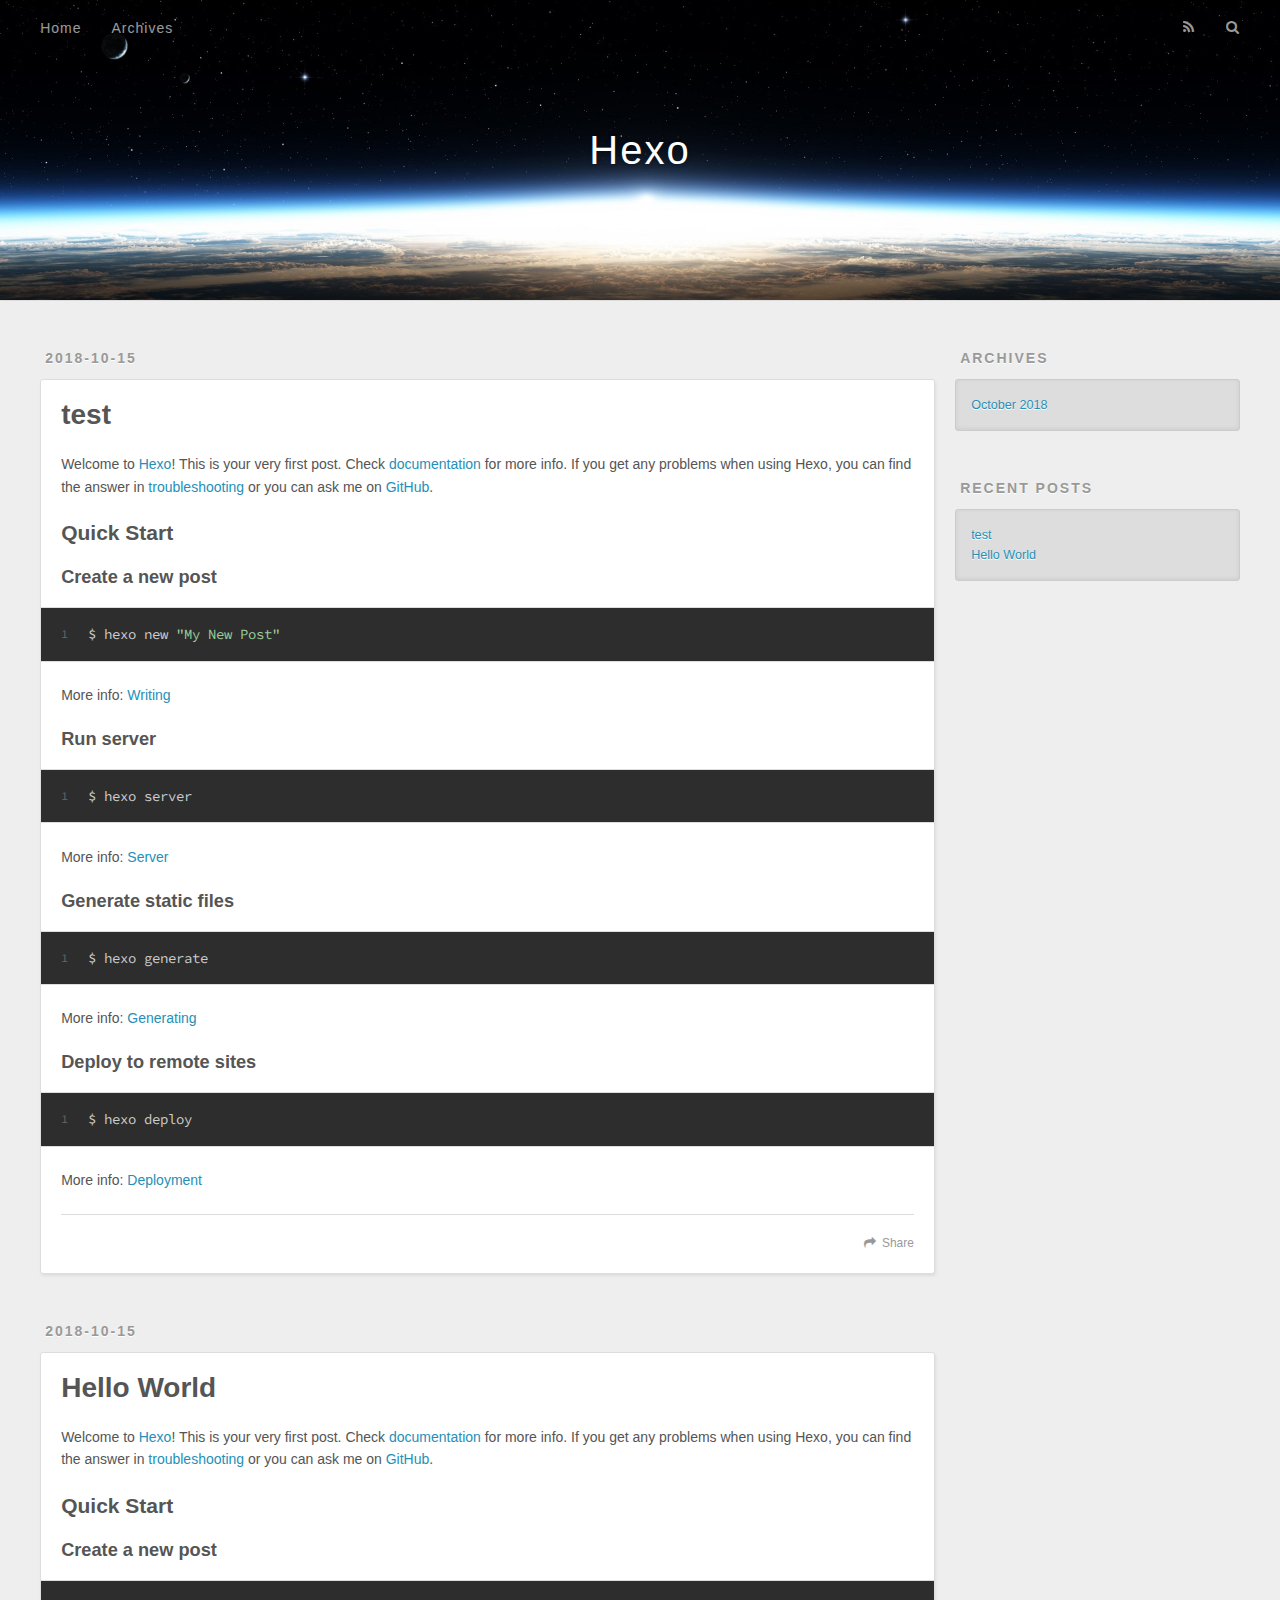
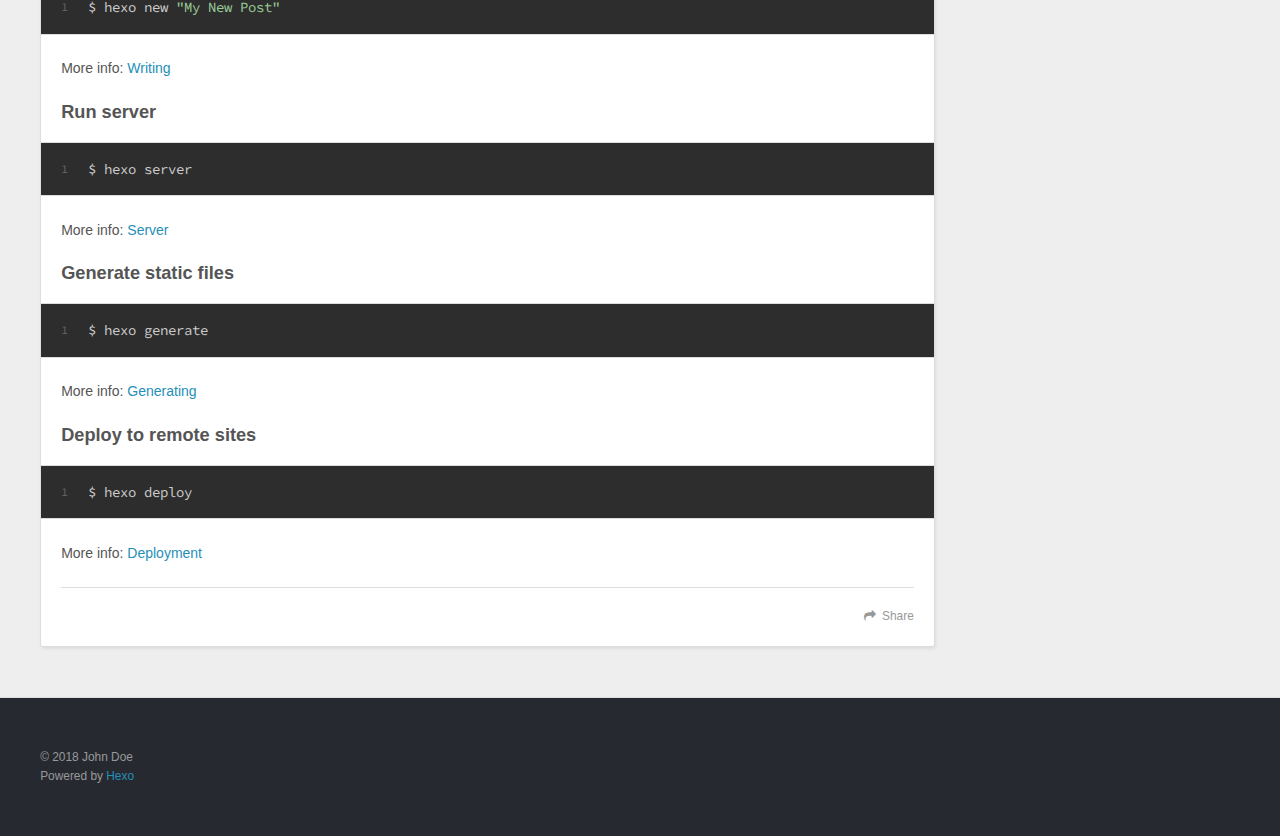
==== index.html @ 41aff3f4 "Site updated: 2018-10-16 16:37:00" ====
<!DOCTYPE html>
<html>
<head>
  <meta charset="utf-8">
  

  
  <title>Hexo</title>
  <meta name="viewport" content="width=device-width, initial-scale=1, maximum-scale=1">
  <meta property="og:type" content="website">
<meta property="og:title" content="Hexo">
<meta property="og:url" content="http://yoursite.com/index.html">
<meta property="og:site_name" content="Hexo">
<meta property="og:locale" content="default">
<meta name="twitter:card" content="summary">
<meta name="twitter:title" content="Hexo">
  
    <link rel="alternate" href="/atom.xml" title="Hexo" type="application/atom+xml">
  
  
    <link rel="icon" href="/favicon.png">
  
  
    <link href="//fonts.googleapis.com/css?family=Source+Code+Pro" rel="stylesheet" type="text/css">
  
  <link rel="stylesheet" href="/css/style.css">
</head>

<body>
  <div id="container">
    <div id="wrap">
      <header id="header">
  <div id="banner"></div>
  <div id="header-outer" class="outer">
    <div id="header-title" class="inner">
      <h1 id="logo-wrap">
        <a href="/" id="logo">Hexo</a>
      </h1>
      
    </div>
    <div id="header-inner" class="inner">
      <nav id="main-nav">
        <a id="main-nav-toggle" class="nav-icon"></a>
        
          <a class="main-nav-link" href="/">Home</a>
        
          <a class="main-nav-link" href="/archives">Archives</a>
        
      </nav>
      <nav id="sub-nav">
        
          <a id="nav-rss-link" class="nav-icon" href="/atom.xml" title="RSS Feed"></a>
        
        <a id="nav-search-btn" class="nav-icon" title="Search"></a>
      </nav>
      <div id="search-form-wrap">
        <form action="//google.com/search" method="get" accept-charset="UTF-8" class="search-form"><input type="search" name="q" class="search-form-input" placeholder="Search"><button type="submit" class="search-form-submit">&#xF002;</button><input type="hidden" name="sitesearch" value="http://yoursite.com"></form>
      </div>
    </div>
  </div>
</header>
      <div class="outer">
        <section id="main">
  
    <article id="post-test" class="article article-type-post" itemscope itemprop="blogPost">
  <div class="article-meta">
    <a href="/2018/10/15/test/" class="article-date">
  <time datetime="2018-10-15T09:53:55.829Z" itemprop="datePublished">2018-10-15</time>
</a>
    
  </div>
  <div class="article-inner">
    
    
      <header class="article-header">
        
  
    <h1 itemprop="name">
      <a class="article-title" href="/2018/10/15/test/">test</a>
    </h1>
  

      </header>
    
    <div class="article-entry" itemprop="articleBody">
      
        <p>Welcome to <a href="https://hexo.io/" target="_blank" rel="noopener">Hexo</a>! This is your very first post. Check <a href="https://hexo.io/docs/" target="_blank" rel="noopener">documentation</a> for more info. If you get any problems when using Hexo, you can find the answer in <a href="https://hexo.io/docs/troubleshooting.html" target="_blank" rel="noopener">troubleshooting</a> or you can ask me on <a href="https://github.com/hexojs/hexo/issues" target="_blank" rel="noopener">GitHub</a>.</p>
<h2 id="Quick-Start"><a href="#Quick-Start" class="headerlink" title="Quick Start"></a>Quick Start</h2><h3 id="Create-a-new-post"><a href="#Create-a-new-post" class="headerlink" title="Create a new post"></a>Create a new post</h3><figure class="highlight bash"><table><tr><td class="gutter"><pre><span class="line">1</span><br></pre></td><td class="code"><pre><span class="line">$ hexo new <span class="string">"My New Post"</span></span><br></pre></td></tr></table></figure>
<p>More info: <a href="https://hexo.io/docs/writing.html" target="_blank" rel="noopener">Writing</a></p>
<h3 id="Run-server"><a href="#Run-server" class="headerlink" title="Run server"></a>Run server</h3><figure class="highlight bash"><table><tr><td class="gutter"><pre><span class="line">1</span><br></pre></td><td class="code"><pre><span class="line">$ hexo server</span><br></pre></td></tr></table></figure>
<p>More info: <a href="https://hexo.io/docs/server.html" target="_blank" rel="noopener">Server</a></p>
<h3 id="Generate-static-files"><a href="#Generate-static-files" class="headerlink" title="Generate static files"></a>Generate static files</h3><figure class="highlight bash"><table><tr><td class="gutter"><pre><span class="line">1</span><br></pre></td><td class="code"><pre><span class="line">$ hexo generate</span><br></pre></td></tr></table></figure>
<p>More info: <a href="https://hexo.io/docs/generating.html" target="_blank" rel="noopener">Generating</a></p>
<h3 id="Deploy-to-remote-sites"><a href="#Deploy-to-remote-sites" class="headerlink" title="Deploy to remote sites"></a>Deploy to remote sites</h3><figure class="highlight bash"><table><tr><td class="gutter"><pre><span class="line">1</span><br></pre></td><td class="code"><pre><span class="line">$ hexo deploy</span><br></pre></td></tr></table></figure>
<p>More info: <a href="https://hexo.io/docs/deployment.html" target="_blank" rel="noopener">Deployment</a></p>

      
    </div>
    <footer class="article-footer">
      <a data-url="http://yoursite.com/2018/10/15/test/" data-id="cjnbh4md40001nkuyvjzmx46h" class="article-share-link">Share</a>
      
      
    </footer>
  </div>
  
</article>


  
    <article id="post-hello-world" class="article article-type-post" itemscope itemprop="blogPost">
  <div class="article-meta">
    <a href="/2018/10/15/hello-world/" class="article-date">
  <time datetime="2018-10-15T09:51:22.452Z" itemprop="datePublished">2018-10-15</time>
</a>
    
  </div>
  <div class="article-inner">
    
    
      <header class="article-header">
        
  
    <h1 itemprop="name">
      <a class="article-title" href="/2018/10/15/hello-world/">Hello World</a>
    </h1>
  

      </header>
    
    <div class="article-entry" itemprop="articleBody">
      
        <p>Welcome to <a href="https://hexo.io/" target="_blank" rel="noopener">Hexo</a>! This is your very first post. Check <a href="https://hexo.io/docs/" target="_blank" rel="noopener">documentation</a> for more info. If you get any problems when using Hexo, you can find the answer in <a href="https://hexo.io/docs/troubleshooting.html" target="_blank" rel="noopener">troubleshooting</a> or you can ask me on <a href="https://github.com/hexojs/hexo/issues" target="_blank" rel="noopener">GitHub</a>.</p>
<h2 id="Quick-Start"><a href="#Quick-Start" class="headerlink" title="Quick Start"></a>Quick Start</h2><h3 id="Create-a-new-post"><a href="#Create-a-new-post" class="headerlink" title="Create a new post"></a>Create a new post</h3><figure class="highlight bash"><table><tr><td class="gutter"><pre><span class="line">1</span><br></pre></td><td class="code"><pre><span class="line">$ hexo new <span class="string">"My New Post"</span></span><br></pre></td></tr></table></figure>
<p>More info: <a href="https://hexo.io/docs/writing.html" target="_blank" rel="noopener">Writing</a></p>
<h3 id="Run-server"><a href="#Run-server" class="headerlink" title="Run server"></a>Run server</h3><figure class="highlight bash"><table><tr><td class="gutter"><pre><span class="line">1</span><br></pre></td><td class="code"><pre><span class="line">$ hexo server</span><br></pre></td></tr></table></figure>
<p>More info: <a href="https://hexo.io/docs/server.html" target="_blank" rel="noopener">Server</a></p>
<h3 id="Generate-static-files"><a href="#Generate-static-files" class="headerlink" title="Generate static files"></a>Generate static files</h3><figure class="highlight bash"><table><tr><td class="gutter"><pre><span class="line">1</span><br></pre></td><td class="code"><pre><span class="line">$ hexo generate</span><br></pre></td></tr></table></figure>
<p>More info: <a href="https://hexo.io/docs/generating.html" target="_blank" rel="noopener">Generating</a></p>
<h3 id="Deploy-to-remote-sites"><a href="#Deploy-to-remote-sites" class="headerlink" title="Deploy to remote sites"></a>Deploy to remote sites</h3><figure class="highlight bash"><table><tr><td class="gutter"><pre><span class="line">1</span><br></pre></td><td class="code"><pre><span class="line">$ hexo deploy</span><br></pre></td></tr></table></figure>
<p>More info: <a href="https://hexo.io/docs/deployment.html" target="_blank" rel="noopener">Deployment</a></p>

      
    </div>
    <footer class="article-footer">
      <a data-url="http://yoursite.com/2018/10/15/hello-world/" data-id="cjnbh4mcx0000nkuymesa6uof" class="article-share-link">Share</a>
      
      
    </footer>
  </div>
  
</article>


  


</section>
        
          <aside id="sidebar">
  
    

  
    

  
    
  
    
  <div class="widget-wrap">
    <h3 class="widget-title">Archives</h3>
    <div class="widget">
      <ul class="archive-list"><li class="archive-list-item"><a class="archive-list-link" href="/archives/2018/10/">October 2018</a></li></ul>
    </div>
  </div>


  
    
  <div class="widget-wrap">
    <h3 class="widget-title">Recent Posts</h3>
    <div class="widget">
      <ul>
        
          <li>
            <a href="/2018/10/15/test/">test</a>
          </li>
        
          <li>
            <a href="/2018/10/15/hello-world/">Hello World</a>
          </li>
        
      </ul>
    </div>
  </div>

  
</aside>
        
      </div>
      <footer id="footer">
  
  <div class="outer">
    <div id="footer-info" class="inner">
      &copy; 2018 John Doe<br>
      Powered by <a href="http://hexo.io/" target="_blank">Hexo</a>
    </div>
  </div>
</footer>
    </div>
    <nav id="mobile-nav">
  
    <a href="/" class="mobile-nav-link">Home</a>
  
    <a href="/archives" class="mobile-nav-link">Archives</a>
  
</nav>
    

<script src="//ajax.googleapis.com/ajax/libs/jquery/2.0.3/jquery.min.js"></script>


  <link rel="stylesheet" href="/fancybox/jquery.fancybox.css">
  <script src="/fancybox/jquery.fancybox.pack.js"></script>


<script src="/js/script.js"></script>



  </div>
</body>
</html>
---- css/style.css ----
body {
  width: 100%;
}
body:before,
body:after {
  content: "";
  display: table;
}
body:after {
  clear: both;
}
html,
body,
div,
span,
applet,
object,
iframe,
h1,
h2,
h3,
h4,
h5,
h6,
p,
blockquote,
pre,
a,
abbr,
acronym,
address,
big,
cite,
code,
del,
dfn,
em,
img,
ins,
kbd,
q,
s,
samp,
small,
strike,
strong,
sub,
sup,
tt,
var,
dl,
dt,
dd,
ol,
ul,
li,
fieldset,
form,
label,
legend,
table,
caption,
tbody,
tfoot,
thead,
tr,
th,
td {
  margin: 0;
  padding: 0;
  border: 0;
  outline: 0;
  font-weight: inherit;
  font-style: inherit;
  font-family: inherit;
  font-size: 100%;
  vertical-align: baseline;
}
body {
  line-height: 1;
  color: #000;
  background: #fff;
}
ol,
ul {
  list-style: none;
}
table {
  border-collapse: separate;
  border-spacing: 0;
  vertical-align: middle;
}
caption,
th,
td {
  text-align: left;
  font-weight: normal;
  vertical-align: middle;
}
a img {
  border: none;
}
input,
button {
  margin: 0;
  padding: 0;
}
input::-moz-focus-inner,
button::-moz-focus-inner {
  border: 0;
  padding: 0;
}
@font-face {
  font-family: FontAwesome;
  font-style: normal;
  font-weight: normal;
  src: url("fonts/fontawesome-webfont.eot?v=#4.0.3");
  src: url("fonts/fontawesome-webfont.eot?#iefix&v=#4.0.3") format("embedded-opentype"), url("fonts/fontawesome-webfont.woff?v=#4.0.3") format("woff"), url("fonts/fontawesome-webfont.ttf?v=#4.0.3") format("truetype"), url("fonts/fontawesome-webfont.svg#fontawesomeregular?v=#4.0.3") format("svg");
}
html,
body,
#container {
  height: 100%;
}
body {
  background: #eee;
  font: 14px -apple-system, BlinkMacSystemFont, "Segoe UI", "Roboto", "Oxygen", "Ubuntu", "Cantarell", "Fira Sans", "Droid Sans", "Helvetica Neue", sans-serif;
  -webkit-text-size-adjust: 100%;
}
.outer {
  max-width: 1220px;
  margin: 0 auto;
  padding: 0 20px;
}
.outer:before,
.outer:after {
  content: "";
  display: table;
}
.outer:after {
  clear: both;
}
.inner {
  display: inline;
  float: left;
  width: 98.33333333333333%;
  margin: 0 0.833333333333333%;
}
.left,
.alignleft {
  float: left;
}
.right,
.alignright {
  float: right;
}
.clear {
  clear: both;
}
#container {
  position: relative;
}
.mobile-nav-on {
  overflow: hidden;
}
#wrap {
  height: 100%;
  width: 100%;
  position: absolute;
  top: 0;
  left: 0;
  -webkit-transition: 0.2s ease-out;
  -moz-transition: 0.2s ease-out;
  -ms-transition: 0.2s ease-out;
  transition: 0.2s ease-out;
  z-index: 1;
  background: #eee;
}
.mobile-nav-on #wrap {
  left: 280px;
}
@media screen and (min-width: 768px) {
  #main {
    display: inline;
    float: left;
    width: 73.33333333333333%;
    margin: 0 0.833333333333333%;
  }
}
.article-date,
.article-category-link,
.archive-year,
.widget-title {
  text-decoration: none;
  text-transform: uppercase;
  letter-spacing: 2px;
  color: #999;
  margin-bottom: 1em;
  margin-left: 5px;
  line-height: 1em;
  text-shadow: 0 1px #fff;
  font-weight: bold;
}
.article-inner,
.archive-article-inner {
  background: #fff;
  -webkit-box-shadow: 1px 2px 3px #ddd;
  box-shadow: 1px 2px 3px #ddd;
  border: 1px solid #ddd;
  border-radius: 3px;
}
.article-entry h1,
.widget h1 {
  font-size: 2em;
}
.article-entry h2,
.widget h2 {
  font-size: 1.5em;
}
.article-entry h3,
.widget h3 {
  font-size: 1.3em;
}
.article-entry h4,
.widget h4 {
  font-size: 1.2em;
}
.article-entry h5,
.widget h5 {
  font-size: 1em;
}
.article-entry h6,
.widget h6 {
  font-size: 1em;
  color: #999;
}
.article-entry hr,
.widget hr {
  border: 1px dashed #ddd;
}
.article-entry strong,
.widget strong {
  font-weight: bold;
}
.article-entry em,
.widget em,
.article-entry cite,
.widget cite {
  font-style: italic;
}
.article-entry sup,
.widget sup,
.article-entry sub,
.widget sub {
  font-size: 0.75em;
  line-height: 0;
  position: relative;
  vertical-align: baseline;
}
.article-entry sup,
.widget sup {
  top: -0.5em;
}
.article-entry sub,
.widget sub {
  bottom: -0.2em;
}
.article-entry small,
.widget small {
  font-size: 0.85em;
}
.article-entry acronym,
.widget acronym,
.article-entry abbr,
.widget abbr {
  border-bottom: 1px dotted;
}
.article-entry ul,
.widget ul,
.article-entry ol,
.widget ol,
.article-entry dl,
.widget dl {
  margin: 0 20px;
  line-height: 1.6em;
}
.article-entry ul ul,
.widget ul ul,
.article-entry ol ul,
.widget ol ul,
.article-entry ul ol,
.widget ul ol,
.article-entry ol ol,
.widget ol ol {
  margin-top: 0;
  margin-bottom: 0;
}
.article-entry ul,
.widget ul {
  list-style: disc;
}
.article-entry ol,
.widget ol {
  list-style: decimal;
}
.article-entry dt,
.widget dt {
  font-weight: bold;
}
#header {
  height: 300px;
  position: relative;
  border-bottom: 1px solid #ddd;
}
#header:before,
#header:after {
  content: "";
  position: absolute;
  left: 0;
  right: 0;
  height: 40px;
}
#header:before {
  top: 0;
  background: -webkit-linear-gradient(rgba(0,0,0,0.2), transparent);
  background: -moz-linear-gradient(rgba(0,0,0,0.2), transparent);
  background: -ms-linear-gradient(rgba(0,0,0,0.2), transparent);
  background: linear-gradient(rgba(0,0,0,0.2), transparent);
}
#header:after {
  bottom: 0;
  background: -webkit-linear-gradient(transparent, rgba(0,0,0,0.2));
  background: -moz-linear-gradient(transparent, rgba(0,0,0,0.2));
  background: -ms-linear-gradient(transparent, rgba(0,0,0,0.2));
  background: linear-gradient(transparent, rgba(0,0,0,0.2));
}
#header-outer {
  height: 100%;
  position: relative;
}
#header-inner {
  position: relative;
  overflow: hidden;
}
#banner {
  position: absolute;
  top: 0;
  left: 0;
  width: 100%;
  height: 100%;
  background: url("images/banner.jpg") center #000;
  -webkit-background-size: cover;
  -moz-background-size: cover;
  background-size: cover;
  z-index: -1;
}
#header-title {
  text-align: center;
  height: 40px;
  position: absolute;
  top: 50%;
  left: 0;
  margin-top: -20px;
}
#logo,
#subtitle {
  text-decoration: none;
  color: #fff;
  font-weight: 300;
  text-shadow: 0 1px 4px rgba(0,0,0,0.3);
}
#logo {
  font-size: 40px;
  line-height: 40px;
  letter-spacing: 2px;
}
#subtitle {
  font-size: 16px;
  line-height: 16px;
  letter-spacing: 1px;
}
#subtitle-wrap {
  margin-top: 16px;
}
#main-nav {
  float: left;
  margin-left: -15px;
}
.nav-icon,
.main-nav-link {
  float: left;
  color: #fff;
  opacity: 0.6;
  text-decoration: none;
  text-shadow: 0 1px rgba(0,0,0,0.2);
  -webkit-transition: opacity 0.2s;
  -moz-transition: opacity 0.2s;
  -ms-transition: opacity 0.2s;
  transition: opacity 0.2s;
  display: block;
  padding: 20px 15px;
}
.nav-icon:hover,
.main-nav-link:hover {
  opacity: 1;
}
.nav-icon {
  font-family: FontAwesome;
  text-align: center;
  font-size: 14px;
  width: 14px;
  height: 14px;
  padding: 20px 15px;
  position: relative;
  cursor: pointer;
}
.main-nav-link {
  font-weight: 300;
  letter-spacing: 1px;
}
@media screen and (max-width: 479px) {
  .main-nav-link {
    display: none;
  }
}
#main-nav-toggle {
  display: none;
}
#main-nav-toggle:before {
  content: "\f0c9";
}
@media screen and (max-width: 479px) {
  #main-nav-toggle {
    display: block;
  }
}
#sub-nav {
  float: right;
  margin-right: -15px;
}
#nav-rss-link:before {
  content: "\f09e";
}
#nav-search-btn:before {
  content: "\f002";
}
#search-form-wrap {
  position: absolute;
  top: 15px;
  width: 150px;
  height: 30px;
  right: -150px;
  opacity: 0;
  -webkit-transition: 0.2s ease-out;
  -moz-transition: 0.2s ease-out;
  -ms-transition: 0.2s ease-out;
  transition: 0.2s ease-out;
}
#search-form-wrap.on {
  opacity: 1;
  right: 0;
}
@media screen and (max-width: 479px) {
  #search-form-wrap {
    width: 100%;
    right: -100%;
  }
}
.search-form {
  position: absolute;
  top: 0;
  left: 0;
  right: 0;
  background: #fff;
  padding: 5px 15px;
  border-radius: 15px;
  -webkit-box-shadow: 0 0 10px rgba(0,0,0,0.3);
  box-shadow: 0 0 10px rgba(0,0,0,0.3);
}
.search-form-input {
  border: none;
  background: none;
  color: #555;
  width: 100%;
  font: 13px -apple-system, BlinkMacSystemFont, "Segoe UI", "Roboto", "Oxygen", "Ubuntu", "Cantarell", "Fira Sans", "Droid Sans", "Helvetica Neue", sans-serif;
  outline: none;
}
.search-form-input::-webkit-search-results-decoration,
.search-form-input::-webkit-search-cancel-button {
  -webkit-appearance: none;
}
.search-form-submit {
  position: absolute;
  top: 50%;
  right: 10px;
  margin-top: -7px;
  font: 13px FontAwesome;
  border: none;
  background: none;
  color: #bbb;
  cursor: pointer;
}
.search-form-submit:hover,
.search-form-submit:focus {
  color: #777;
}
.article {
  margin: 50px 0;
}
.article-inner {
  overflow: hidden;
}
.article-meta:before,
.article-meta:after {
  content: "";
  display: table;
}
.article-meta:after {
  clear: both;
}
.article-date {
  float: left;
}
.article-category {
  float: left;
  line-height: 1em;
  color: #ccc;
  text-shadow: 0 1px #fff;
  margin-left: 8px;
}
.article-category:before {
  content: "\2022";
}
.article-category-link {
  margin: 0 12px 1em;
}
.article-header {
  padding: 20px 20px 0;
}
.article-title {
  text-decoration: none;
  font-size: 2em;
  font-weight: bold;
  color: #555;
  line-height: 1.1em;
  -webkit-transition: color 0.2s;
  -moz-transition: color 0.2s;
  -ms-transition: color 0.2s;
  transition: color 0.2s;
}
a.article-title:hover {
  color: #258fb8;
}
.article-entry {
  color: #555;
  padding: 0 20px;
}
.article-entry:before,
.article-entry:after {
  content: "";
  display: table;
}
.article-entry:after {
  clear: both;
}
.article-entry p,
.article-entry table {
  line-height: 1.6em;
  margin: 1.6em 0;
}
.article-entry h1,
.article-entry h2,
.article-entry h3,
.article-entry h4,
.article-entry h5,
.article-entry h6 {
  font-weight: bold;
}
.article-entry h1,
.article-entry h2,
.article-entry h3,
.article-entry h4,
.article-entry h5,
.article-entry h6 {
  line-height: 1.1em;
  margin: 1.1em 0;
}
.article-entry a {
  color: #258fb8;
  text-decoration: none;
}
.article-entry a:hover {
  text-decoration: underline;
}
.article-entry ul,
.article-entry ol,
.article-entry dl {
  margin-top: 1.6em;
  margin-bottom: 1.6em;
}
.article-entry img,
.article-entry video {
  max-width: 100%;
  height: auto;
  display: block;
  margin: auto;
}
.article-entry iframe {
  border: none;
}
.article-entry table {
  width: 100%;
  border-collapse: collapse;
  border-spacing: 0;
}
.article-entry th {
  font-weight: bold;
  border-bottom: 3px solid #ddd;
  padding-bottom: 0.5em;
}
.article-entry td {
  border-bottom: 1px solid #ddd;
  padding: 10px 0;
}
.article-entry blockquote {
  font-family: Georgia, "Times New Roman", serif;
  font-size: 1.4em;
  margin: 1.6em 20px;
  text-align: center;
}
.article-entry blockquote footer {
  font-size: 14px;
  margin: 1.6em 0;
  font-family: -apple-system, BlinkMacSystemFont, "Segoe UI", "Roboto", "Oxygen", "Ubuntu", "Cantarell", "Fira Sans", "Droid Sans", "Helvetica Neue", sans-serif;
}
.article-entry blockquote footer cite:before {
  content: "—";
  padding: 0 0.5em;
}
.article-entry .pullquote {
  text-align: left;
  width: 45%;
  margin: 0;
}
.article-entry .pullquote.left {
  margin-left: 0.5em;
  margin-right: 1em;
}
.article-entry .pullquote.right {
  margin-right: 0.5em;
  margin-left: 1em;
}
.article-entry .caption {
  color: #999;
  display: block;
  font-size: 0.9em;
  margin-top: 0.5em;
  position: relative;
  text-align: center;
}
.article-entry .video-container {
  position: relative;
  padding-top: 56.25%;
  height: 0;
  overflow: hidden;
}
.article-entry .video-container iframe,
.article-entry .video-container object,
.article-entry .video-container embed {
  position: absolute;
  top: 0;
  left: 0;
  width: 100%;
  height: 100%;
  margin-top: 0;
}
.article-more-link a {
  display: inline-block;
  line-height: 1em;
  padding: 6px 15px;
  border-radius: 15px;
  background: #eee;
  color: #999;
  text-shadow: 0 1px #fff;
  text-decoration: none;
}
.article-more-link a:hover {
  background: #258fb8;
  color: #fff;
  text-decoration: none;
  text-shadow: 0 1px #1e7293;
}
.article-footer {
  font-size: 0.85em;
  line-height: 1.6em;
  border-top: 1px solid #ddd;
  padding-top: 1.6em;
  margin: 0 20px 20px;
}
.article-footer:before,
.article-footer:after {
  content: "";
  display: table;
}
.article-footer:after {
  clear: both;
}
.article-footer a {
  color: #999;
  text-decoration: none;
}
.article-footer a:hover {
  color: #555;
}
.article-tag-list-item {
  float: left;
  margin-right: 10px;
}
.article-tag-list-link:before {
  content: "#";
}
.article-comment-link {
  float: right;
}
.article-comment-link:before {
  content: "\f075";
  font-family: FontAwesome;
  padding-right: 8px;
}
.article-share-link {
  cursor: pointer;
  float: right;
  margin-left: 20px;
}
.article-share-link:before {
  content: "\f064";
  font-family: FontAwesome;
  padding-right: 6px;
}
#article-nav {
  position: relative;
}
#article-nav:before,
#article-nav:after {
  content: "";
  display: table;
}
#article-nav:after {
  clear: both;
}
@media screen and (min-width: 768px) {
  #article-nav {
    margin: 50px 0;
  }
  #article-nav:before {
    width: 8px;
    height: 8px;
    position: absolute;
    top: 50%;
    left: 50%;
    margin-top: -4px;
    margin-left: -4px;
    content: "";
    border-radius: 50%;
    background: #ddd;
    -webkit-box-shadow: 0 1px 2px #fff;
    box-shadow: 0 1px 2px #fff;
  }
}
.article-nav-link-wrap {
  text-decoration: none;
  text-shadow: 0 1px #fff;
  color: #999;
  -webkit-box-sizing: border-box;
  -moz-box-sizing: border-box;
  box-sizing: border-box;
  margin-top: 50px;
  text-align: center;
  display: block;
}
.article-nav-link-wrap:hover {
  color: #555;
}
@media screen and (min-width: 768px) {
  .article-nav-link-wrap {
    width: 50%;
    margin-top: 0;
  }
}
@media screen and (min-width: 768px) {
  #article-nav-newer {
    float: left;
    text-align: right;
    padding-right: 20px;
  }
}
@media screen and (min-width: 768px) {
  #article-nav-older {
    float: right;
    text-align: left;
    padding-left: 20px;
  }
}
.article-nav-caption {
  text-transform: uppercase;
  letter-spacing: 2px;
  color: #ddd;
  line-height: 1em;
  font-weight: bold;
}
#article-nav-newer .article-nav-caption {
  margin-right: -2px;
}
.article-nav-title {
  font-size: 0.85em;
  line-height: 1.6em;
  margin-top: 0.5em;
}
.article-share-box {
  position: absolute;
  display: none;
  background: #fff;
  -webkit-box-shadow: 1px 2px 10px rgba(0,0,0,0.2);
  box-shadow: 1px 2px 10px rgba(0,0,0,0.2);
  border-radius: 3px;
  margin-left: -145px;
  overflow: hidden;
  z-index: 1;
}
.article-share-box.on {
  display: block;
}
.article-share-input {
  width: 100%;
  background: none;
  -webkit-box-sizing: border-box;
  -moz-box-sizing: border-box;
  box-sizing: border-box;
  font: 14px -apple-system, BlinkMacSystemFont, "Segoe UI", "Roboto", "Oxygen", "Ubuntu", "Cantarell", "Fira Sans", "Droid Sans", "Helvetica Neue", sans-serif;
  padding: 0 15px;
  color: #555;
  outline: none;
  border: 1px solid #ddd;
  border-radius: 3px 3px 0 0;
  height: 36px;
  line-height: 36px;
}
.article-share-links {
  background: #eee;
}
.article-share-links:before,
.article-share-links:after {
  content: "";
  display: table;
}
.article-share-links:after {
  clear: both;
}
.article-share-twitter,
.article-share-facebook,
.article-share-pinterest,
.article-share-google {
  width: 50px;
  height: 36px;
  display: block;
  float: left;
  position: relative;
  color: #999;
  text-shadow: 0 1px #fff;
}
.article-share-twitter:before,
.article-share-facebook:before,
.article-share-pinterest:before,
.article-share-google:before {
  font-size: 20px;
  font-family: FontAwesome;
  width: 20px;
  height: 20px;
  position: absolute;
  top: 50%;
  left: 50%;
  margin-top: -10px;
  margin-left: -10px;
  text-align: center;
}
.article-share-twitter:hover,
.article-share-facebook:hover,
.article-share-pinterest:hover,
.article-share-google:hover {
  color: #fff;
}
.article-share-twitter:before {
  content: "\f099";
}
.article-share-twitter:hover {
  background: #00aced;
  text-shadow: 0 1px #008abe;
}
.article-share-facebook:before {
  content: "\f09a";
}
.article-share-facebook:hover {
  background: #3b5998;
  text-shadow: 0 1px #2f477a;
}
.article-share-pinterest:before {
  content: "\f0d2";
}
.article-share-pinterest:hover {
  background: #cb2027;
  text-shadow: 0 1px #a21a1f;
}
.article-share-google:before {
  content: "\f0d5";
}
.article-share-google:hover {
  background: #dd4b39;
  text-shadow: 0 1px #be3221;
}
.article-gallery {
  background: #000;
  position: relative;
}
.article-gallery-photos {
  position: relative;
  overflow: hidden;
}
.article-gallery-img {
  display: none;
  max-width: 100%;
}
.article-gallery-img:first-child {
  display: block;
}
.article-gallery-img.loaded {
  position: absolute;
  display: block;
}
.article-gallery-img img {
  display: block;
  max-width: 100%;
  margin: 0 auto;
}
#comments {
  background: #fff;
  -webkit-box-shadow: 1px 2px 3px #ddd;
  box-shadow: 1px 2px 3px #ddd;
  padding: 20px;
  border: 1px solid #ddd;
  border-radius: 3px;
  margin: 50px 0;
}
#comments a {
  color: #258fb8;
}
.archives-wrap {
  margin: 50px 0;
}
.archives:before,
.archives:after {
  content: "";
  display: table;
}
.archives:after {
  clear: both;
}
.archive-year-wrap {
  margin-bottom: 1em;
}
.archives {
  -webkit-column-gap: 10px;
  -moz-column-gap: 10px;
  column-gap: 10px;
}
@media screen and (min-width: 480px) and (max-width: 767px) {
  .archives {
    -webkit-column-count: 2;
    -moz-column-count: 2;
    column-count: 2;
  }
}
@media screen and (min-width: 768px) {
  .archives {
    -webkit-column-count: 3;
    -moz-column-count: 3;
    column-count: 3;
  }
}
.archive-article {
  -webkit-column-break-inside: avoid;
  page-break-inside: avoid;
  overflow: hidden;
  break-inside: avoid-column;
}
.archive-article-inner {
  padding: 10px;
  margin-bottom: 15px;
}
.archive-article-title {
  text-decoration: none;
  font-weight: bold;
  color: #555;
  -webkit-transition: color 0.2s;
  -moz-transition: color 0.2s;
  -ms-transition: color 0.2s;
  transition: color 0.2s;
  line-height: 1.6em;
}
.archive-article-title:hover {
  color: #258fb8;
}
.archive-article-footer {
  margin-top: 1em;
}
.archive-article-date {
  color: #999;
  text-decoration: none;
  font-size: 0.85em;
  line-height: 1em;
  margin-bottom: 0.5em;
  display: block;
}
#page-nav {
  margin: 50px auto;
  background: #fff;
  -webkit-box-shadow: 1px 2px 3px #ddd;
  box-shadow: 1px 2px 3px #ddd;
  border: 1px solid #ddd;
  border-radius: 3px;
  text-align: center;
  color: #999;
  overflow: hidden;
}
#page-nav:before,
#page-nav:after {
  content: "";
  display: table;
}
#page-nav:after {
  clear: both;
}
#page-nav a,
#page-nav span {
  padding: 10px 20px;
  line-height: 1;
  height: 2ex;
}
#page-nav a {
  color: #999;
  text-decoration: none;
}
#page-nav a:hover {
  background: #999;
  color: #fff;
}
#page-nav .prev {
  float: left;
}
#page-nav .next {
  float: right;
}
#page-nav .page-number {
  display: inline-block;
}
@media screen and (max-width: 479px) {
  #page-nav .page-number {
    display: none;
  }
}
#page-nav .current {
  color: #555;
  font-weight: bold;
}
#page-nav .space {
  color: #ddd;
}
#footer {
  background: #262a30;
  padding: 50px 0;
  border-top: 1px solid #ddd;
  color: #999;
}
#footer a {
  color: #258fb8;
  text-decoration: none;
}
#footer a:hover {
  text-decoration: underline;
}
#footer-info {
  line-height: 1.6em;
  font-size: 0.85em;
}
.article-entry pre,
.article-entry .highlight {
  background: #2d2d2d;
  margin: 0 -20px;
  padding: 15px 20px;
  border-style: solid;
  border-color: #ddd;
  border-width: 1px 0;
  overflow: auto;
  color: #ccc;
  line-height: 22.400000000000002px;
}
.article-entry .highlight .gutter pre,
.article-entry .gist .gist-file .gist-data .line-numbers {
  color: #666;
  font-size: 0.85em;
}
.article-entry pre,
.article-entry code {
  font-family: "Source Code Pro", Consolas, Monaco, Menlo, Consolas, monospace;
}
.article-entry code {
  background: #eee;
  text-shadow: 0 1px #fff;
  padding: 0 0.3em;
}
.article-entry pre code {
  background: none;
  text-shadow: none;
  padding: 0;
}
.article-entry .highlight pre {
  border: none;
  margin: 0;
  padding: 0;
}
.article-entry .highlight table {
  margin: 0;
  width: auto;
}
.article-entry .highlight td {
  border: none;
  padding: 0;
}
.article-entry .highlight figcaption {
  font-size: 0.85em;
  color: #999;
  line-height: 1em;
  margin-bottom: 1em;
}
.article-entry .highlight figcaption:before,
.article-entry .highlight figcaption:after {
  content: "";
  display: table;
}
.article-entry .highlight figcaption:after {
  clear: both;
}
.article-entry .highlight figcaption a {
  float: right;
}
.article-entry .highlight .gutter pre {
  text-align: right;
  padding-right: 20px;
}
.article-entry .highlight .line {
  height: 22.400000000000002px;
}
.article-entry .highlight .line.marked {
  background: #515151;
}
.article-entry .gist {
  margin: 0 -20px;
  border-style: solid;
  border-color: #ddd;
  border-width: 1px 0;
  background: #2d2d2d;
  padding: 15px 20px 15px 0;
}
.article-entry .gist .gist-file {
  border: none;
  font-family: "Source Code Pro", Consolas, Monaco, Menlo, Consolas, monospace;
  margin: 0;
}
.article-entry .gist .gist-file .gist-data {
  background: none;
  border: none;
}
.article-entry .gist .gist-file .gist-data .line-numbers {
  background: none;
  border: none;
  padding: 0 20px 0 0;
}
.article-entry .gist .gist-file .gist-data .line-data {
  padding: 0 !important;
}
.article-entry .gist .gist-file .highlight {
  margin: 0;
  padding: 0;
  border: none;
}
.article-entry .gist .gist-file .gist-meta {
  background: #2d2d2d;
  color: #999;
  font: 0.85em -apple-system, BlinkMacSystemFont, "Segoe UI", "Roboto", "Oxygen", "Ubuntu", "Cantarell", "Fira Sans", "Droid Sans", "Helvetica Neue", sans-serif;
  text-shadow: 0 0;
  padding: 0;
  margin-top: 1em;
  margin-left: 20px;
}
.article-entry .gist .gist-file .gist-meta a {
  color: #258fb8;
  font-weight: normal;
}
.article-entry .gist .gist-file .gist-meta a:hover {
  text-decoration: underline;
}
pre .comment,
pre .title {
  color: #999;
}
pre .variable,
pre .attribute,
pre .tag,
pre .regexp,
pre .ruby .constant,
pre .xml .tag .title,
pre .xml .pi,
pre .xml .doctype,
pre .html .doctype,
pre .css .id,
pre .css .class,
pre .css .pseudo {
  color: #f2777a;
}
pre .number,
pre .preprocessor,
pre .built_in,
pre .literal,
pre .params,
pre .constant {
  color: #f99157;
}
pre .class,
pre .ruby .class .title,
pre .css .rules .attribute {
  color: #9c9;
}
pre .string,
pre .value,
pre .inheritance,
pre .header,
pre .ruby .symbol,
pre .xml .cdata {
  color: #9c9;
}
pre .css .hexcolor {
  color: #6cc;
}
pre .function,
pre .python .decorator,
pre .python .title,
pre .ruby .function .title,
pre .ruby .title .keyword,
pre .perl .sub,
pre .javascript .title,
pre .coffeescript .title {
  color: #69c;
}
pre .keyword,
pre .javascript .function {
  color: #c9c;
}
@media screen and (max-width: 479px) {
  #mobile-nav {
    position: absolute;
    top: 0;
    left: 0;
    width: 280px;
    height: 100%;
    background: #191919;
    border-right: 1px solid #fff;
  }
}
@media screen and (max-width: 479px) {
  .mobile-nav-link {
    display: block;
    color: #999;
    text-decoration: none;
    padding: 15px 20px;
    font-weight: bold;
  }
  .mobile-nav-link:hover {
    color: #fff;
  }
}
@media screen and (min-width: 768px) {
  #sidebar {
    display: inline;
    float: left;
    width: 23.333333333333332%;
    margin: 0 0.833333333333333%;
  }
}
.widget-wrap {
  margin: 50px 0;
}
.widget {
  color: #777;
  text-shadow: 0 1px #fff;
  background: #ddd;
  -webkit-box-shadow: 0 -1px 4px #ccc inset;
  box-shadow: 0 -1px 4px #ccc inset;
  border: 1px solid #ccc;
  padding: 15px;
  border-radius: 3px;
}
.widget a {
  color: #258fb8;
  text-decoration: none;
}
.widget a:hover {
  text-decoration: underline;
}
.widget ul ul,
.widget ol ul,
.widget dl ul,
.widget ul ol,
.widget ol ol,
.widget dl ol,
.widget ul dl,
.widget ol dl,
.widget dl dl {
  margin-left: 15px;
  list-style: disc;
}
.widget {
  line-height: 1.6em;
  word-wrap: break-word;
  font-size: 0.9em;
}
.widget ul,
.widget ol {
  list-style: none;
  margin: 0;
}
.widget ul ul,
.widget ol ul,
.widget ul ol,
.widget ol ol {
  margin: 0 20px;
}
.widget ul ul,
.widget ol ul {
  list-style: disc;
}
.widget ul ol,
.widget ol ol {
  list-style: decimal;
}
.category-list-count,
.tag-list-count,
.archive-list-count {
  padding-left: 5px;
  color: #999;
  font-size: 0.85em;
}
.category-list-count:before,
.tag-list-count:before,
.archive-list-count:before {
  content: "(";
}
.category-list-count:after,
.tag-list-count:after,
.archive-list-count:after {
  content: ")";
}
.tagcloud a {
  margin-right: 5px;
  display: inline-block;
}
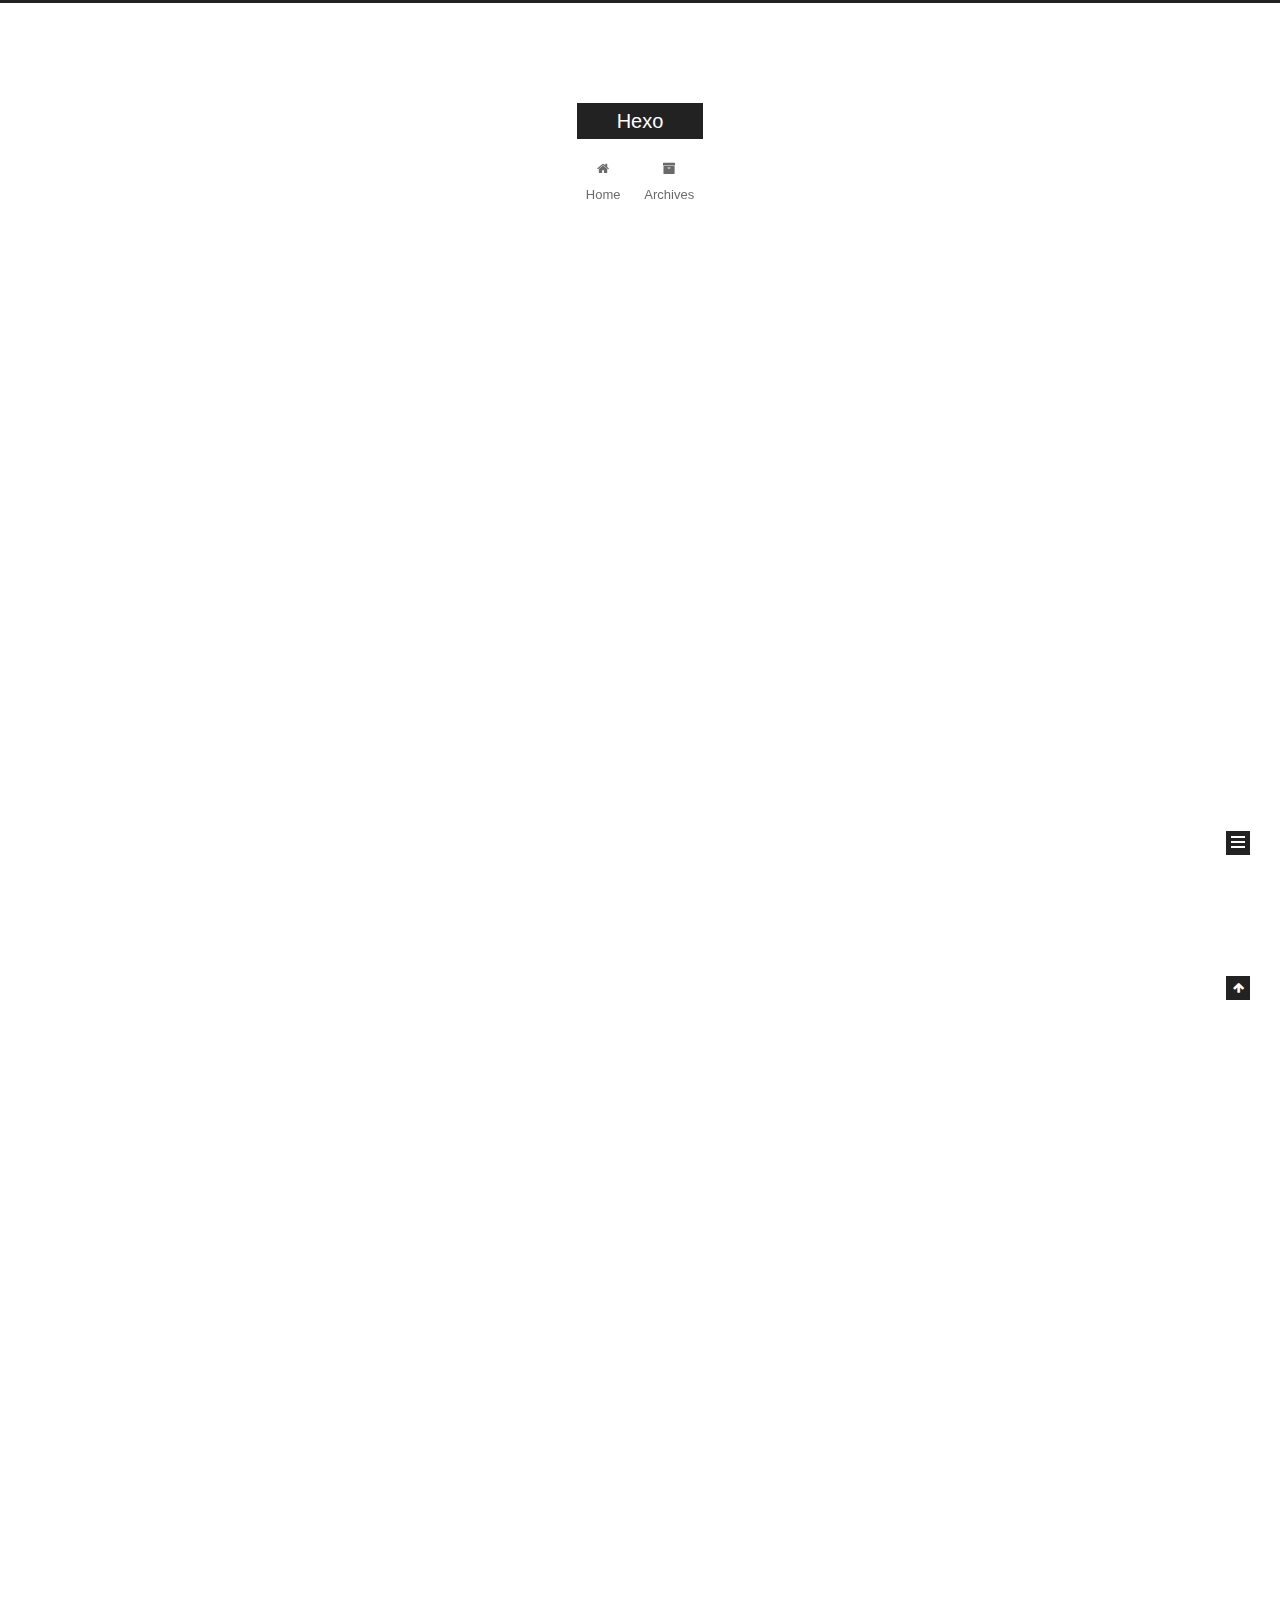
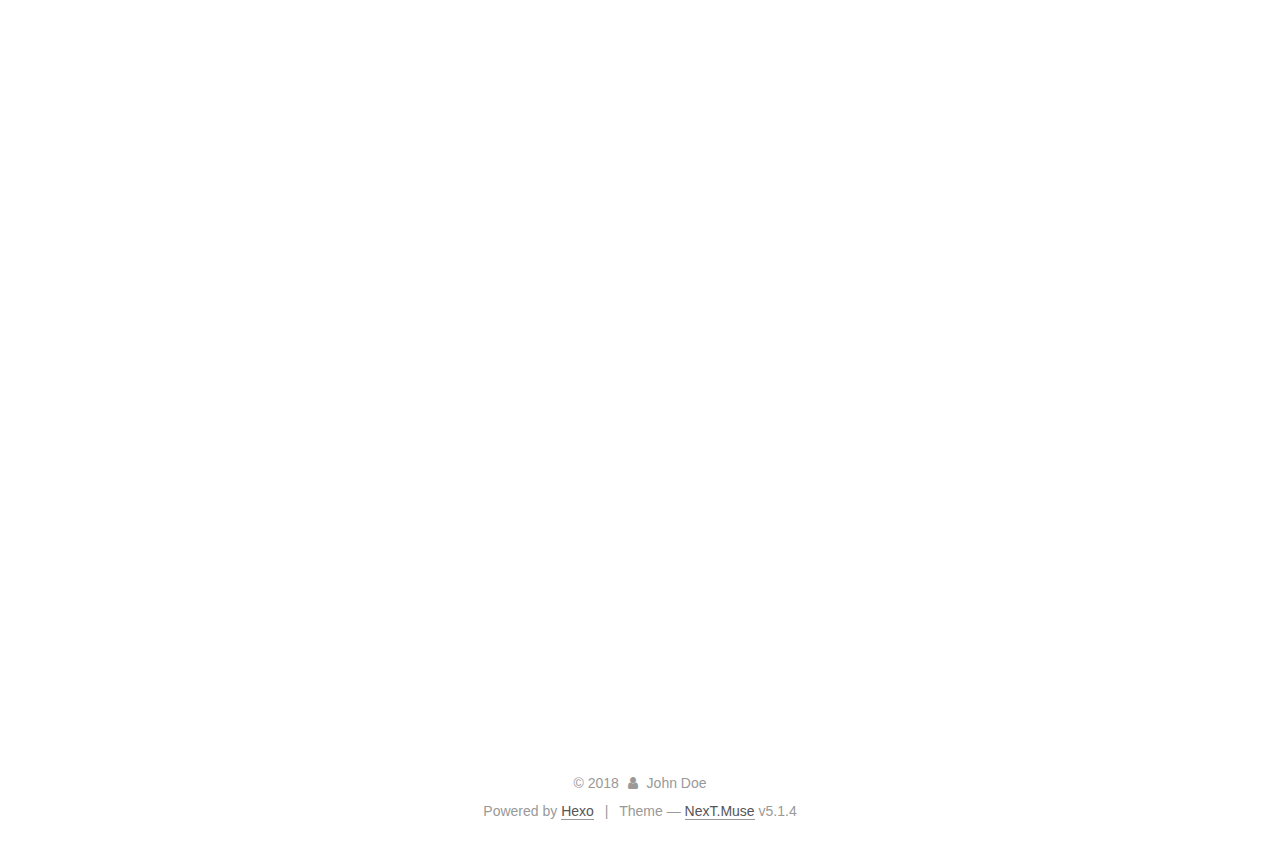
==== commit f0e08de2: "Site updated: 2018-10-16 17:09:26" ====
--- a/index.html
+++ b/index.html
@@ -1,90 +1,306 @@
 <!DOCTYPE html>
-<html>
+
+
+
+  
+
+
+<html class="theme-next muse use-motion" lang="">
 <head>
-  <meta charset="utf-8">
-  
-
-  
-  <title>Hexo</title>
-  <meta name="viewport" content="width=device-width, initial-scale=1, maximum-scale=1">
-  <meta property="og:type" content="website">
+  <meta charset="UTF-8"/>
+<meta http-equiv="X-UA-Compatible" content="IE=edge" />
+<meta name="viewport" content="width=device-width, initial-scale=1, maximum-scale=1"/>
+<meta name="theme-color" content="#222">
+
+
+
+
+
+
+
+
+
+<meta http-equiv="Cache-Control" content="no-transform" />
+<meta http-equiv="Cache-Control" content="no-siteapp" />
+
+
+
+
+
+
+
+
+
+
+
+
+
+
+
+
+  
+  
+  <link href="/lib/fancybox/source/jquery.fancybox.css?v=2.1.5" rel="stylesheet" type="text/css" />
+
+
+
+
+
+
+
+<link href="/lib/font-awesome/css/font-awesome.min.css?v=4.6.2" rel="stylesheet" type="text/css" />
+
+<link href="/css/main.css?v=5.1.4" rel="stylesheet" type="text/css" />
+
+
+  <link rel="apple-touch-icon" sizes="180x180" href="/images/apple-touch-icon-next.png?v=5.1.4">
+
+
+  <link rel="icon" type="image/png" sizes="32x32" href="/images/favicon-32x32-next.png?v=5.1.4">
+
+
+  <link rel="icon" type="image/png" sizes="16x16" href="/images/favicon-16x16-next.png?v=5.1.4">
+
+
+  <link rel="mask-icon" href="/images/logo.svg?v=5.1.4" color="#222">
+
+
+
+
+
+  <meta name="keywords" content="Hexo, NexT" />
+
+
+
+
+
+
+
+
+
+
+<meta property="og:type" content="website">
 <meta property="og:title" content="Hexo">
 <meta property="og:url" content="http://yoursite.com/index.html">
 <meta property="og:site_name" content="Hexo">
 <meta property="og:locale" content="default">
 <meta name="twitter:card" content="summary">
 <meta name="twitter:title" content="Hexo">
-  
-    <link rel="alternate" href="/atom.xml" title="Hexo" type="application/atom+xml">
-  
-  
-    <link rel="icon" href="/favicon.png">
-  
-  
-    <link href="//fonts.googleapis.com/css?family=Source+Code+Pro" rel="stylesheet" type="text/css">
-  
-  <link rel="stylesheet" href="/css/style.css">
+
+
+
+<script type="text/javascript" id="hexo.configurations">
+  var NexT = window.NexT || {};
+  var CONFIG = {
+    root: '/',
+    scheme: 'Muse',
+    version: '5.1.4',
+    sidebar: {"position":"left","display":"post","offset":12,"b2t":false,"scrollpercent":false,"onmobile":false},
+    fancybox: true,
+    tabs: true,
+    motion: {"enable":true,"async":false,"transition":{"post_block":"fadeIn","post_header":"slideDownIn","post_body":"slideDownIn","coll_header":"slideLeftIn","sidebar":"slideUpIn"}},
+    duoshuo: {
+      userId: '0',
+      author: 'Author'
+    },
+    algolia: {
+      applicationID: '',
+      apiKey: '',
+      indexName: '',
+      hits: {"per_page":10},
+      labels: {"input_placeholder":"Search for Posts","hits_empty":"We didn't find any results for the search: ${query}","hits_stats":"${hits} results found in ${time} ms"}
+    }
+  };
+</script>
+
+
+
+  <link rel="canonical" href="http://yoursite.com/"/>
+
+
+
+
+
+  <title>Hexo</title>
+  
+
+
+
+
+
+
+
+
 </head>
 
-<body>
-  <div id="container">
-    <div id="wrap">
-      <header id="header">
-  <div id="banner"></div>
-  <div id="header-outer" class="outer">
-    <div id="header-title" class="inner">
-      <h1 id="logo-wrap">
-        <a href="/" id="logo">Hexo</a>
-      </h1>
-      
+<body itemscope itemtype="http://schema.org/WebPage" lang="default">
+
+  
+  
+    
+  
+
+  <div class="container sidebar-position-left 
+  page-home">
+    <div class="headband"></div>
+
+    <header id="header" class="header" itemscope itemtype="http://schema.org/WPHeader">
+      <div class="header-inner"><div class="site-brand-wrapper">
+  <div class="site-meta ">
+    
+
+    <div class="custom-logo-site-title">
+      <a href="/"  class="brand" rel="start">
+        <span class="logo-line-before"><i></i></span>
+        <span class="site-title">Hexo</span>
+        <span class="logo-line-after"><i></i></span>
+      </a>
     </div>
-    <div id="header-inner" class="inner">
-      <nav id="main-nav">
-        <a id="main-nav-toggle" class="nav-icon"></a>
-        
-          <a class="main-nav-link" href="/">Home</a>
-        
-          <a class="main-nav-link" href="/archives">Archives</a>
-        
-      </nav>
-      <nav id="sub-nav">
-        
-          <a id="nav-rss-link" class="nav-icon" href="/atom.xml" title="RSS Feed"></a>
-        
-        <a id="nav-search-btn" class="nav-icon" title="Search"></a>
-      </nav>
-      <div id="search-form-wrap">
-        <form action="//google.com/search" method="get" accept-charset="UTF-8" class="search-form"><input type="search" name="q" class="search-form-input" placeholder="Search"><button type="submit" class="search-form-submit">&#xF002;</button><input type="hidden" name="sitesearch" value="http://yoursite.com"></form>
-      </div>
-    </div>
+      
+        <p class="site-subtitle"></p>
+      
   </div>
-</header>
-      <div class="outer">
-        <section id="main">
-  
-    <article id="post-test" class="article article-type-post" itemscope itemprop="blogPost">
-  <div class="article-meta">
-    <a href="/2018/10/15/test/" class="article-date">
-  <time datetime="2018-10-15T09:53:55.829Z" itemprop="datePublished">2018-10-15</time>
-</a>
-    
+
+  <div class="site-nav-toggle">
+    <button>
+      <span class="btn-bar"></span>
+      <span class="btn-bar"></span>
+      <span class="btn-bar"></span>
+    </button>
   </div>
-  <div class="article-inner">
-    
-    
-      <header class="article-header">
-        
-  
-    <h1 itemprop="name">
-      <a class="article-title" href="/2018/10/15/test/">test</a>
-    </h1>
-  
-
+</div>
+
+<nav class="site-nav">
+  
+
+  
+    <ul id="menu" class="menu">
+      
+        
+        <li class="menu-item menu-item-home">
+          <a href="/" rel="section">
+            
+              <i class="menu-item-icon fa fa-fw fa-home"></i> <br />
+            
+            Home
+          </a>
+        </li>
+      
+        
+        <li class="menu-item menu-item-archives">
+          <a href="/archives/" rel="section">
+            
+              <i class="menu-item-icon fa fa-fw fa-archive"></i> <br />
+            
+            Archives
+          </a>
+        </li>
+      
+
+      
+    </ul>
+  
+
+  
+</nav>
+
+
+
+ </div>
+    </header>
+
+    <main id="main" class="main">
+      <div class="main-inner">
+        <div class="content-wrap">
+          <div id="content" class="content">
+            
+  <section id="posts" class="posts-expand">
+    
+      
+
+  
+
+  
+  
+  
+
+  <article class="post post-type-normal" itemscope itemtype="http://schema.org/Article">
+  
+  
+  
+  <div class="post-block">
+    <link itemprop="mainEntityOfPage" href="http://yoursite.com/2018/10/15/test/">
+
+    <span hidden itemprop="author" itemscope itemtype="http://schema.org/Person">
+      <meta itemprop="name" content="John Doe">
+      <meta itemprop="description" content="">
+      <meta itemprop="image" content="/images/avatar.gif">
+    </span>
+
+    <span hidden itemprop="publisher" itemscope itemtype="http://schema.org/Organization">
+      <meta itemprop="name" content="Hexo">
+    </span>
+
+    
+      <header class="post-header">
+
+        
+        
+          <h1 class="post-title" itemprop="name headline">
+                
+                <a class="post-title-link" href="/2018/10/15/test/" itemprop="url">test</a></h1>
+        
+
+        <div class="post-meta">
+          <span class="post-time">
+            
+              <span class="post-meta-item-icon">
+                <i class="fa fa-calendar-o"></i>
+              </span>
+              
+                <span class="post-meta-item-text">Posted on</span>
+              
+              <time title="Post created" itemprop="dateCreated datePublished" datetime="2018-10-15T17:53:55+08:00">
+                2018-10-15
+              </time>
+            
+
+            
+
+            
+          </span>
+
+          
+
+          
+            
+          
+
+          
+          
+
+          
+
+          
+
+          
+
+        </div>
       </header>
     
-    <div class="article-entry" itemprop="articleBody">
-      
-        <p>Welcome to <a href="https://hexo.io/" target="_blank" rel="noopener">Hexo</a>! This is your very first post. Check <a href="https://hexo.io/docs/" target="_blank" rel="noopener">documentation</a> for more info. If you get any problems when using Hexo, you can find the answer in <a href="https://hexo.io/docs/troubleshooting.html" target="_blank" rel="noopener">troubleshooting</a> or you can ask me on <a href="https://github.com/hexojs/hexo/issues" target="_blank" rel="noopener">GitHub</a>.</p>
+
+    
+    
+    
+    <div class="post-body" itemprop="articleBody">
+
+      
+      
+
+      
+        
+          
+            <p>Welcome to <a href="https://hexo.io/" target="_blank" rel="noopener">Hexo</a>! This is your very first post. Check <a href="https://hexo.io/docs/" target="_blank" rel="noopener">documentation</a> for more info. If you get any problems when using Hexo, you can find the answer in <a href="https://hexo.io/docs/troubleshooting.html" target="_blank" rel="noopener">troubleshooting</a> or you can ask me on <a href="https://github.com/hexojs/hexo/issues" target="_blank" rel="noopener">GitHub</a>.</p>
 <h2 id="Quick-Start"><a href="#Quick-Start" class="headerlink" title="Quick Start"></a>Quick Start</h2><h3 id="Create-a-new-post"><a href="#Create-a-new-post" class="headerlink" title="Create a new post"></a>Create a new post</h3><figure class="highlight bash"><table><tr><td class="gutter"><pre><span class="line">1</span><br></pre></td><td class="code"><pre><span class="line">$ hexo new <span class="string">"My New Post"</span></span><br></pre></td></tr></table></figure>
 <p>More info: <a href="https://hexo.io/docs/writing.html" target="_blank" rel="noopener">Writing</a></p>
 <h3 id="Run-server"><a href="#Run-server" class="headerlink" title="Run server"></a>Run server</h3><figure class="highlight bash"><table><tr><td class="gutter"><pre><span class="line">1</span><br></pre></td><td class="code"><pre><span class="line">$ hexo server</span><br></pre></td></tr></table></figure>
@@ -94,42 +310,125 @@
 <h3 id="Deploy-to-remote-sites"><a href="#Deploy-to-remote-sites" class="headerlink" title="Deploy to remote sites"></a>Deploy to remote sites</h3><figure class="highlight bash"><table><tr><td class="gutter"><pre><span class="line">1</span><br></pre></td><td class="code"><pre><span class="line">$ hexo deploy</span><br></pre></td></tr></table></figure>
 <p>More info: <a href="https://hexo.io/docs/deployment.html" target="_blank" rel="noopener">Deployment</a></p>
 
+          
+        
       
     </div>
-    <footer class="article-footer">
-      <a data-url="http://yoursite.com/2018/10/15/test/" data-id="cjnbh4md40001nkuyvjzmx46h" class="article-share-link">Share</a>
-      
+    
+    
+    
+
+    
+
+    
+
+    
+
+    <footer class="post-footer">
+      
+
+      
+
+      
+
+      
+      
+        <div class="post-eof"></div>
       
     </footer>
   </div>
   
-</article>
-
-
-  
-    <article id="post-hello-world" class="article article-type-post" itemscope itemprop="blogPost">
-  <div class="article-meta">
-    <a href="/2018/10/15/hello-world/" class="article-date">
-  <time datetime="2018-10-15T09:51:22.452Z" itemprop="datePublished">2018-10-15</time>
-</a>
-    
-  </div>
-  <div class="article-inner">
-    
-    
-      <header class="article-header">
-        
-  
-    <h1 itemprop="name">
-      <a class="article-title" href="/2018/10/15/hello-world/">Hello World</a>
-    </h1>
-  
-
+  
+  
+  </article>
+
+
+    
+      
+
+  
+
+  
+  
+  
+
+  <article class="post post-type-normal" itemscope itemtype="http://schema.org/Article">
+  
+  
+  
+  <div class="post-block">
+    <link itemprop="mainEntityOfPage" href="http://yoursite.com/2018/10/15/hello-world/">
+
+    <span hidden itemprop="author" itemscope itemtype="http://schema.org/Person">
+      <meta itemprop="name" content="John Doe">
+      <meta itemprop="description" content="">
+      <meta itemprop="image" content="/images/avatar.gif">
+    </span>
+
+    <span hidden itemprop="publisher" itemscope itemtype="http://schema.org/Organization">
+      <meta itemprop="name" content="Hexo">
+    </span>
+
+    
+      <header class="post-header">
+
+        
+        
+          <h1 class="post-title" itemprop="name headline">
+                
+                <a class="post-title-link" href="/2018/10/15/hello-world/" itemprop="url">Hello World</a></h1>
+        
+
+        <div class="post-meta">
+          <span class="post-time">
+            
+              <span class="post-meta-item-icon">
+                <i class="fa fa-calendar-o"></i>
+              </span>
+              
+                <span class="post-meta-item-text">Posted on</span>
+              
+              <time title="Post created" itemprop="dateCreated datePublished" datetime="2018-10-15T17:51:22+08:00">
+                2018-10-15
+              </time>
+            
+
+            
+
+            
+          </span>
+
+          
+
+          
+            
+          
+
+          
+          
+
+          
+
+          
+
+          
+
+        </div>
       </header>
     
-    <div class="article-entry" itemprop="articleBody">
-      
-        <p>Welcome to <a href="https://hexo.io/" target="_blank" rel="noopener">Hexo</a>! This is your very first post. Check <a href="https://hexo.io/docs/" target="_blank" rel="noopener">documentation</a> for more info. If you get any problems when using Hexo, you can find the answer in <a href="https://hexo.io/docs/troubleshooting.html" target="_blank" rel="noopener">troubleshooting</a> or you can ask me on <a href="https://github.com/hexojs/hexo/issues" target="_blank" rel="noopener">GitHub</a>.</p>
+
+    
+    
+    
+    <div class="post-body" itemprop="articleBody">
+
+      
+      
+
+      
+        
+          
+            <p>Welcome to <a href="https://hexo.io/" target="_blank" rel="noopener">Hexo</a>! This is your very first post. Check <a href="https://hexo.io/docs/" target="_blank" rel="noopener">documentation</a> for more info. If you get any problems when using Hexo, you can find the answer in <a href="https://hexo.io/docs/troubleshooting.html" target="_blank" rel="noopener">troubleshooting</a> or you can ask me on <a href="https://github.com/hexojs/hexo/issues" target="_blank" rel="noopener">GitHub</a>.</p>
 <h2 id="Quick-Start"><a href="#Quick-Start" class="headerlink" title="Quick Start"></a>Quick Start</h2><h3 id="Create-a-new-post"><a href="#Create-a-new-post" class="headerlink" title="Create a new post"></a>Create a new post</h3><figure class="highlight bash"><table><tr><td class="gutter"><pre><span class="line">1</span><br></pre></td><td class="code"><pre><span class="line">$ hexo new <span class="string">"My New Post"</span></span><br></pre></td></tr></table></figure>
 <p>More info: <a href="https://hexo.io/docs/writing.html" target="_blank" rel="noopener">Writing</a></p>
 <h3 id="Run-server"><a href="#Run-server" class="headerlink" title="Run server"></a>Run server</h3><figure class="highlight bash"><table><tr><td class="gutter"><pre><span class="line">1</span><br></pre></td><td class="code"><pre><span class="line">$ hexo server</span><br></pre></td></tr></table></figure>
@@ -139,95 +438,307 @@
 <h3 id="Deploy-to-remote-sites"><a href="#Deploy-to-remote-sites" class="headerlink" title="Deploy to remote sites"></a>Deploy to remote sites</h3><figure class="highlight bash"><table><tr><td class="gutter"><pre><span class="line">1</span><br></pre></td><td class="code"><pre><span class="line">$ hexo deploy</span><br></pre></td></tr></table></figure>
 <p>More info: <a href="https://hexo.io/docs/deployment.html" target="_blank" rel="noopener">Deployment</a></p>
 
+          
+        
       
     </div>
-    <footer class="article-footer">
-      <a data-url="http://yoursite.com/2018/10/15/hello-world/" data-id="cjnbh4mcx0000nkuymesa6uof" class="article-share-link">Share</a>
-      
+    
+    
+    
+
+    
+
+    
+
+    
+
+    <footer class="post-footer">
+      
+
+      
+
+      
+
+      
+      
+        <div class="post-eof"></div>
       
     </footer>
   </div>
   
-</article>
-
-
-  
-
-
-</section>
-        
-          <aside id="sidebar">
-  
-    
-
-  
-    
-
-  
-    
-  
-    
-  <div class="widget-wrap">
-    <h3 class="widget-title">Archives</h3>
-    <div class="widget">
-      <ul class="archive-list"><li class="archive-list-item"><a class="archive-list-link" href="/archives/2018/10/">October 2018</a></li></ul>
+  
+  
+  </article>
+
+
+    
+  </section>
+
+  
+
+
+          </div>
+          
+
+
+          
+
+        </div>
+        
+          
+  
+  <div class="sidebar-toggle">
+    <div class="sidebar-toggle-line-wrap">
+      <span class="sidebar-toggle-line sidebar-toggle-line-first"></span>
+      <span class="sidebar-toggle-line sidebar-toggle-line-middle"></span>
+      <span class="sidebar-toggle-line sidebar-toggle-line-last"></span>
     </div>
   </div>
 
-
-  
-    
-  <div class="widget-wrap">
-    <h3 class="widget-title">Recent Posts</h3>
-    <div class="widget">
-      <ul>
-        
-          <li>
-            <a href="/2018/10/15/test/">test</a>
-          </li>
-        
-          <li>
-            <a href="/2018/10/15/hello-world/">Hello World</a>
-          </li>
-        
-      </ul>
+  <aside id="sidebar" class="sidebar">
+    
+    <div class="sidebar-inner">
+
+      
+
+      
+
+      <section class="site-overview-wrap sidebar-panel sidebar-panel-active">
+        <div class="site-overview">
+          <div class="site-author motion-element" itemprop="author" itemscope itemtype="http://schema.org/Person">
+            
+              <p class="site-author-name" itemprop="name">John Doe</p>
+              <p class="site-description motion-element" itemprop="description"></p>
+          </div>
+
+          <nav class="site-state motion-element">
+
+            
+              <div class="site-state-item site-state-posts">
+              
+                <a href="/archives/">
+              
+                  <span class="site-state-item-count">2</span>
+                  <span class="site-state-item-name">posts</span>
+                </a>
+              </div>
+            
+
+            
+
+            
+
+          </nav>
+
+          
+
+          
+
+          
+          
+
+          
+          
+
+          
+
+        </div>
+      </section>
+
+      
+
+      
+
     </div>
+  </aside>
+
+
+        
+      </div>
+    </main>
+
+    <footer id="footer" class="footer">
+      <div class="footer-inner">
+        <div class="copyright">&copy; <span itemprop="copyrightYear">2018</span>
+  <span class="with-love">
+    <i class="fa fa-user"></i>
+  </span>
+  <span class="author" itemprop="copyrightHolder">John Doe</span>
+
+  
+</div>
+
+
+  <div class="powered-by">Powered by <a class="theme-link" target="_blank" href="https://hexo.io">Hexo</a></div>
+
+
+
+  <span class="post-meta-divider">|</span>
+
+
+
+  <div class="theme-info">Theme &mdash; <a class="theme-link" target="_blank" href="https://github.com/iissnan/hexo-theme-next">NexT.Muse</a> v5.1.4</div>
+
+
+
+
+        
+
+
+
+
+
+
+
+        
+      </div>
+    </footer>
+
+    
+      <div class="back-to-top">
+        <i class="fa fa-arrow-up"></i>
+        
+      </div>
+    
+
+    
+
   </div>
 
   
-</aside>
-        
-      </div>
-      <footer id="footer">
-  
-  <div class="outer">
-    <div id="footer-info" class="inner">
-      &copy; 2018 John Doe<br>
-      Powered by <a href="http://hexo.io/" target="_blank">Hexo</a>
-    </div>
-  </div>
-</footer>
-    </div>
-    <nav id="mobile-nav">
-  
-    <a href="/" class="mobile-nav-link">Home</a>
-  
-    <a href="/archives" class="mobile-nav-link">Archives</a>
-  
-</nav>
-    
-
-<script src="//ajax.googleapis.com/ajax/libs/jquery/2.0.3/jquery.min.js"></script>
-
-
-  <link rel="stylesheet" href="/fancybox/jquery.fancybox.css">
-  <script src="/fancybox/jquery.fancybox.pack.js"></script>
-
-
-<script src="/js/script.js"></script>
-
-
-
-  </div>
+
+<script type="text/javascript">
+  if (Object.prototype.toString.call(window.Promise) !== '[object Function]') {
+    window.Promise = null;
+  }
+</script>
+
+
+
+
+
+
+
+
+
+  
+
+
+
+
+
+
+
+
+
+
+
+
+  
+  
+    <script type="text/javascript" src="/lib/jquery/index.js?v=2.1.3"></script>
+  
+
+  
+  
+    <script type="text/javascript" src="/lib/fastclick/lib/fastclick.min.js?v=1.0.6"></script>
+  
+
+  
+  
+    <script type="text/javascript" src="/lib/jquery_lazyload/jquery.lazyload.js?v=1.9.7"></script>
+  
+
+  
+  
+    <script type="text/javascript" src="/lib/velocity/velocity.min.js?v=1.2.1"></script>
+  
+
+  
+  
+    <script type="text/javascript" src="/lib/velocity/velocity.ui.min.js?v=1.2.1"></script>
+  
+
+  
+  
+    <script type="text/javascript" src="/lib/fancybox/source/jquery.fancybox.pack.js?v=2.1.5"></script>
+  
+
+
+  
+
+
+  <script type="text/javascript" src="/js/src/utils.js?v=5.1.4"></script>
+
+  <script type="text/javascript" src="/js/src/motion.js?v=5.1.4"></script>
+
+
+
+  
+  
+
+  
+
+  
+
+
+  <script type="text/javascript" src="/js/src/bootstrap.js?v=5.1.4"></script>
+
+
+
+  
+
+
+  
+
+
+
+
+	
+
+
+
+
+
+  
+
+
+
+
+
+  
+
+
+
+
+
+
+
+
+
+
+
+
+  
+
+
+
+
+
+  
+
+  
+
+  
+
+  
+  
+
+  
+
+  
+
+  
+
 </body>
-</html>+</html>
--- a/css/main.css
+++ b/css/main.css
@@ -0,0 +1,2662 @@
+/* normalize.css v3.0.2 | MIT License | git.io/normalize */
+html {
+  font-family: sans-serif; /* 1 */
+  -ms-text-size-adjust: 100%; /* 2 */
+  -webkit-text-size-adjust: 100%; /* 2 */
+}
+body {
+  margin: 0;
+}
+article,
+aside,
+details,
+figcaption,
+figure,
+footer,
+header,
+hgroup,
+main,
+menu,
+nav,
+section,
+summary {
+  display: block;
+}
+audio,
+canvas,
+progress,
+video {
+  display: inline-block; /* 1 */
+  vertical-align: baseline; /* 2 */
+}
+audio:not([controls]) {
+  display: none;
+  height: 0;
+}
+[hidden],
+template {
+  display: none;
+}
+a {
+  background-color: transparent;
+}
+a:active,
+a:hover {
+  outline: 0;
+}
+abbr[title] {
+  border-bottom: 1px dotted;
+}
+b,
+strong {
+  font-weight: bold;
+}
+dfn {
+  font-style: italic;
+}
+h1 {
+  font-size: 2em;
+  margin: 0.67em 0;
+}
+mark {
+  background: #ff0;
+  color: #000;
+}
+small {
+  font-size: 80%;
+}
+sub,
+sup {
+  font-size: 75%;
+  line-height: 0;
+  position: relative;
+  vertical-align: baseline;
+}
+sup {
+  top: -0.5em;
+}
+sub {
+  bottom: -0.25em;
+}
+img {
+  border: 0;
+}
+svg:not(:root) {
+  overflow: hidden;
+}
+figure {
+  margin: 1em 40px;
+}
+hr {
+  -moz-box-sizing: content-box;
+  box-sizing: content-box;
+  height: 0;
+}
+pre {
+  overflow: auto;
+}
+code,
+kbd,
+pre,
+samp {
+  font-family: monospace, monospace;
+  font-size: 1em;
+}
+button,
+input,
+optgroup,
+select,
+textarea {
+  color: inherit; /* 1 */
+  font: inherit; /* 2 */
+  margin: 0; /* 3 */
+}
+button {
+  overflow: visible;
+}
+button,
+select {
+  text-transform: none;
+}
+button,
+html input[type="button"],
+input[type="reset"],
+input[type="submit"] {
+  -webkit-appearance: button; /* 2 */
+  cursor: pointer; /* 3 */
+}
+button[disabled],
+html input[disabled] {
+  cursor: default;
+}
+button::-moz-focus-inner,
+input::-moz-focus-inner {
+  border: 0;
+  padding: 0;
+}
+input {
+  line-height: normal;
+}
+input[type="checkbox"],
+input[type="radio"] {
+  box-sizing: border-box; /* 1 */
+  padding: 0; /* 2 */
+}
+input[type="number"]::-webkit-inner-spin-button,
+input[type="number"]::-webkit-outer-spin-button {
+  height: auto;
+}
+input[type="search"] {
+  -webkit-appearance: textfield; /* 1 */
+  -moz-box-sizing: content-box;
+  -webkit-box-sizing: content-box; /* 2 */
+  box-sizing: content-box;
+}
+input[type="search"]::-webkit-search-cancel-button,
+input[type="search"]::-webkit-search-decoration {
+  -webkit-appearance: none;
+}
+fieldset {
+  border: 1px solid #c0c0c0;
+  margin: 0 2px;
+  padding: 0.35em 0.625em 0.75em;
+}
+legend {
+  border: 0; /* 1 */
+  padding: 0; /* 2 */
+}
+textarea {
+  overflow: auto;
+}
+optgroup {
+  font-weight: bold;
+}
+table {
+  border-collapse: collapse;
+  border-spacing: 0;
+}
+td,
+th {
+  padding: 0;
+}
+::selection {
+  background: #262a30;
+  color: #fff;
+}
+body {
+  position: relative;
+  font-family: 'Lato', "PingFang SC", "Microsoft YaHei", sans-serif;
+  font-size: 14px;
+  line-height: 2;
+  color: #555;
+  background: #fff;
+}
+@media (max-width: 767px) {
+  body {
+    padding-right: 0 !important;
+  }
+}
+@media (min-width: 768px) and (max-width: 991px) {
+  body {
+    padding-right: 0 !important;
+  }
+}
+@media (min-width: 1600px) {
+  body {
+    font-size: 16px;
+  }
+}
+h1,
+h2,
+h3,
+h4,
+h5,
+h6 {
+  margin: 0;
+  padding: 0;
+  font-weight: bold;
+  line-height: 1.5;
+  font-family: 'Lato', "PingFang SC", "Microsoft YaHei", sans-serif;
+}
+h2,
+h3,
+h4,
+h5,
+h6 {
+  margin: 20px 0 15px;
+}
+h1 {
+  font-size: 22px;
+}
+@media (max-width: 767px) {
+  h1 {
+    font-size: 18px;
+  }
+}
+h2 {
+  font-size: 20px;
+}
+@media (max-width: 767px) {
+  h2 {
+    font-size: 16px;
+  }
+}
+h3 {
+  font-size: 18px;
+}
+@media (max-width: 767px) {
+  h3 {
+    font-size: 14px;
+  }
+}
+h4 {
+  font-size: 16px;
+}
+@media (max-width: 767px) {
+  h4 {
+    font-size: 12px;
+  }
+}
+h5 {
+  font-size: 14px;
+}
+@media (max-width: 767px) {
+  h5 {
+    font-size: 10px;
+  }
+}
+h6 {
+  font-size: 12px;
+}
+@media (max-width: 767px) {
+  h6 {
+    font-size: 8px;
+  }
+}
+p {
+  margin: 0 0 20px 0;
+}
+a {
+  color: #555;
+  text-decoration: none;
+  outline: none;
+  border-bottom: 1px solid #999;
+  word-wrap: break-word;
+}
+a:hover {
+  color: #222;
+  border-bottom-color: #222;
+}
+blockquote {
+  margin: 0;
+  padding: 0;
+}
+img {
+  display: block;
+  margin: auto;
+  max-width: 100%;
+  height: auto;
+}
+hr {
+  margin: 40px 0;
+  height: 3px;
+  border: none;
+  background-color: #ddd;
+  background-image: repeating-linear-gradient(-45deg, #fff, #fff 4px, transparent 4px, transparent 8px);
+}
+blockquote {
+  padding: 0 15px;
+  color: #666;
+  border-left: 4px solid #ddd;
+}
+blockquote cite::before {
+  content: "-";
+  padding: 0 5px;
+}
+dt {
+  font-weight: 700;
+}
+dd {
+  margin: 0;
+  padding: 0;
+}
+kbd {
+  border: 1px solid #ccc;
+  border-radius: 0.2em;
+  box-shadow: 0.1em 0.1em 0.2em rgba(0,0,0,0.1);
+  background-color: #f9f9f9;
+  font-family: inherit;
+  background-image: -webkit-linear-gradient(top, #eee, #fff, #eee);
+  padding: 0.1em 0.3em;
+  white-space: nowrap;
+}
+.text-left {
+  text-align: left;
+}
+.text-center {
+  text-align: center;
+}
+.text-right {
+  text-align: right;
+}
+.text-justify {
+  text-align: justify;
+}
+.text-nowrap {
+  white-space: nowrap;
+}
+.text-lowercase {
+  text-transform: lowercase;
+}
+.text-uppercase {
+  text-transform: uppercase;
+}
+.text-capitalize {
+  text-transform: capitalize;
+}
+.center-block {
+  display: block;
+  margin-left: auto;
+  margin-right: auto;
+}
+.clearfix:before,
+.clearfix:after {
+  content: " ";
+  display: table;
+}
+.clearfix:after {
+  clear: both;
+}
+.pullquote {
+  width: 45%;
+}
+.pullquote.left {
+  float: left;
+  margin-left: 5px;
+  margin-right: 10px;
+}
+.pullquote.right {
+  float: right;
+  margin-left: 10px;
+  margin-right: 5px;
+}
+.affix.affix.affix {
+  position: fixed;
+}
+.translation {
+  margin-top: -20px;
+  font-size: 14px;
+  color: #999;
+}
+.scrollbar-measure {
+  width: 100px;
+  height: 100px;
+  overflow: scroll;
+  position: absolute;
+  top: -9999px;
+}
+.use-motion .motion-element {
+  opacity: 0;
+}
+table {
+  margin: 20px 0;
+  width: 100%;
+  border-collapse: collapse;
+  border-spacing: 0;
+  border: 1px solid #ddd;
+  font-size: 14px;
+  table-layout: fixed;
+  word-wrap: break-all;
+}
+table>tbody>tr:nth-of-type(odd) {
+  background-color: #f9f9f9;
+}
+table>tbody>tr:hover {
+  background-color: #f5f5f5;
+}
+caption,
+th,
+td {
+  padding: 8px;
+  text-align: left;
+  vertical-align: middle;
+  font-weight: normal;
+}
+th,
+td {
+  border-bottom: 3px solid #ddd;
+  border-right: 1px solid #eee;
+}
+th {
+  padding-bottom: 10px;
+  font-weight: 700;
+}
+td {
+  border-bottom-width: 1px;
+}
+html,
+body {
+  height: 100%;
+}
+.container {
+  position: relative;
+  min-height: 100%;
+}
+.header-inner {
+  margin: 0 auto;
+  padding: 100px 0 70px;
+  width: 700px;
+}
+@media (min-width: 1600px) {
+  .container .header-inner {
+    width: 900px;
+  }
+}
+.main {
+  padding-bottom: 150px;
+}
+.main-inner {
+  margin: 0 auto;
+  width: 700px;
+}
+@media (min-width: 1600px) {
+  .container .main-inner {
+    width: 900px;
+  }
+}
+.footer {
+  position: absolute;
+  left: 0;
+  bottom: 0;
+  width: 100%;
+  min-height: 50px;
+}
+.footer-inner {
+  box-sizing: border-box;
+  margin: 20px auto;
+  width: 700px;
+}
+@media (min-width: 1600px) {
+  .container .footer-inner {
+    width: 900px;
+  }
+}
+pre,
+.highlight {
+  overflow: auto;
+  margin: 20px 0;
+  padding: 0;
+  font-size: 13px;
+  color: #4d4d4c;
+  background: #f7f7f7;
+  line-height: 1.6;
+}
+pre,
+code {
+  font-family: consolas, Menlo, "PingFang SC", "Microsoft YaHei", monospace;
+}
+code {
+  padding: 2px 4px;
+  word-wrap: break-word;
+  color: #555;
+  background: #eee;
+  border-radius: 3px;
+  font-size: 13px;
+}
+pre {
+  padding: 10px;
+}
+pre code {
+  padding: 0;
+  color: #4d4d4c;
+  background: none;
+  text-shadow: none;
+}
+.highlight {
+  border-radius: 1px;
+}
+.highlight pre {
+  border: none;
+  margin: 0;
+  padding: 10px 0;
+}
+.highlight table {
+  margin: 0;
+  width: auto;
+  border: none;
+}
+.highlight td {
+  border: none;
+  padding: 0;
+}
+.highlight figcaption {
+  font-size: 1em;
+  color: #4d4d4c;
+  line-height: 1em;
+  margin-bottom: 1em;
+}
+.highlight figcaption:before,
+.highlight figcaption:after {
+  content: " ";
+  display: table;
+}
+.highlight figcaption:after {
+  clear: both;
+}
+.highlight figcaption a {
+  float: right;
+  color: #4d4d4c;
+}
+.highlight figcaption a:hover {
+  border-bottom-color: #4d4d4c;
+}
+.highlight .gutter pre {
+  padding-left: 10px;
+  padding-right: 10px;
+  color: #869194;
+  text-align: right;
+  background-color: #eff2f3;
+}
+.highlight .code pre {
+  width: 100%;
+  padding-left: 10px;
+  padding-right: 10px;
+  background-color: #f7f7f7;
+}
+.highlight .line {
+  height: 20px;
+}
+.gutter {
+  -webkit-user-select: none;
+  -moz-user-select: none;
+  -ms-user-select: none;
+  user-select: none;
+}
+.gist table {
+  width: auto;
+}
+.gist table td {
+  border: none;
+}
+pre .deletion {
+  background: #fdd;
+}
+pre .addition {
+  background: #dfd;
+}
+pre .meta {
+  color: #8959a8;
+}
+pre .comment {
+  color: #8e908c;
+}
+pre .variable,
+pre .attribute,
+pre .tag,
+pre .regexp,
+pre .ruby .constant,
+pre .xml .tag .title,
+pre .xml .pi,
+pre .xml .doctype,
+pre .html .doctype,
+pre .css .id,
+pre .css .class,
+pre .css .pseudo {
+  color: #c82829;
+}
+pre .number,
+pre .preprocessor,
+pre .built_in,
+pre .literal,
+pre .params,
+pre .constant,
+pre .command {
+  color: #f5871f;
+}
+pre .ruby .class .title,
+pre .css .rules .attribute,
+pre .string,
+pre .value,
+pre .inheritance,
+pre .header,
+pre .ruby .symbol,
+pre .xml .cdata,
+pre .special,
+pre .number,
+pre .formula {
+  color: #718c00;
+}
+pre .title,
+pre .css .hexcolor {
+  color: #3e999f;
+}
+pre .function,
+pre .python .decorator,
+pre .python .title,
+pre .ruby .function .title,
+pre .ruby .title .keyword,
+pre .perl .sub,
+pre .javascript .title,
+pre .coffeescript .title {
+  color: #4271ae;
+}
+pre .keyword,
+pre .javascript .function {
+  color: #8959a8;
+}
+.full-image.full-image.full-image.full-image {
+  border: none;
+  max-width: 100%;
+  width: auto;
+  margin: 20px auto 25px;
+}
+@media (min-width: 992px) {
+  .full-image.full-image.full-image.full-image {
+    max-width: none;
+    width: 110%;
+    margin: 25px -5%;
+  }
+}
+.blockquote-center,
+.page-home .post-type-quote blockquote,
+.page-post-detail .post-type-quote blockquote {
+  position: relative;
+  margin: 40px 0;
+  padding: 0;
+  border-left: none;
+  text-align: center;
+}
+.blockquote-center::before,
+.page-home .post-type-quote blockquote::before,
+.page-post-detail .post-type-quote blockquote::before,
+.blockquote-center::after,
+.page-home .post-type-quote blockquote::after,
+.page-post-detail .post-type-quote blockquote::after {
+  position: absolute;
+  content: ' ';
+  display: block;
+  width: 100%;
+  height: 24px;
+  opacity: 0.2;
+  background-repeat: no-repeat;
+  background-position: 0 -6px;
+  background-size: 22px 22px;
+}
+.blockquote-center::before,
+.page-home .post-type-quote blockquote::before,
+.page-post-detail .post-type-quote blockquote::before {
+  top: -20px;
+  background-image: url("../images/quote-l.svg");
+  border-top: 1px solid #ccc;
+}
+.blockquote-center::after,
+.page-home .post-type-quote blockquote::after,
+.page-post-detail .post-type-quote blockquote::after {
+  bottom: -20px;
+  background-image: url("../images/quote-r.svg");
+  border-bottom: 1px solid #ccc;
+  background-position: 100% 8px;
+}
+.blockquote-center p,
+.page-home .post-type-quote blockquote p,
+.page-post-detail .post-type-quote blockquote p,
+.blockquote-center div,
+.page-home .post-type-quote blockquote div,
+.page-post-detail .post-type-quote blockquote div {
+  text-align: center;
+}
+.post .post-body .group-picture img {
+  box-sizing: border-box;
+  padding: 0 3px;
+  border: none;
+}
+.post .group-picture-row {
+  overflow: hidden;
+  margin-top: 6px;
+}
+.post .group-picture-row:first-child {
+  margin-top: 0;
+}
+.post .group-picture-column {
+  float: left;
+}
+.page-post-detail .post-body .group-picture-column {
+  float: none;
+  margin-top: 10px;
+  width: auto !important;
+}
+.page-post-detail .post-body .group-picture-column img {
+  margin: 0 auto;
+}
+.page-archive .group-picture-container {
+  overflow: hidden;
+}
+.page-archive .group-picture-row {
+  float: left;
+}
+.page-archive .group-picture-row:first-child {
+  margin-top: 6px;
+}
+.page-archive .group-picture-column {
+  max-width: 150px;
+  max-height: 150px;
+}
+.post-body .note {
+  position: relative;
+  padding: 15px;
+  margin-bottom: 20px;
+  border: 1px solid #eee;
+  border-left-width: 5px;
+  border-radius: 3px;
+}
+.post-body .note h2,
+.post-body .note h3,
+.post-body .note h4,
+.post-body .note h5,
+.post-body .note h6 {
+  margin-top: 0;
+  margin-bottom: 0;
+  border-bottom: initial;
+  padding-top: 0 !important;
+}
+.post-body .note p:first-child,
+.post-body .note ul:first-child,
+.post-body .note ol:first-child,
+.post-body .note table:first-child,
+.post-body .note pre:first-child,
+.post-body .note blockquote:first-child {
+  margin-top: 0;
+}
+.post-body .note p:last-child,
+.post-body .note ul:last-child,
+.post-body .note ol:last-child,
+.post-body .note table:last-child,
+.post-body .note pre:last-child,
+.post-body .note blockquote:last-child {
+  margin-bottom: 0;
+}
+.post-body .note.default {
+  border-left-color: #777;
+}
+.post-body .note.default h2,
+.post-body .note.default h3,
+.post-body .note.default h4,
+.post-body .note.default h5,
+.post-body .note.default h6 {
+  color: #777;
+}
+.post-body .note.primary {
+  border-left-color: #6f42c1;
+}
+.post-body .note.primary h2,
+.post-body .note.primary h3,
+.post-body .note.primary h4,
+.post-body .note.primary h5,
+.post-body .note.primary h6 {
+  color: #6f42c1;
+}
+.post-body .note.info {
+  border-left-color: #428bca;
+}
+.post-body .note.info h2,
+.post-body .note.info h3,
+.post-body .note.info h4,
+.post-body .note.info h5,
+.post-body .note.info h6 {
+  color: #428bca;
+}
+.post-body .note.success {
+  border-left-color: #5cb85c;
+}
+.post-body .note.success h2,
+.post-body .note.success h3,
+.post-body .note.success h4,
+.post-body .note.success h5,
+.post-body .note.success h6 {
+  color: #5cb85c;
+}
+.post-body .note.warning {
+  border-left-color: #f0ad4e;
+}
+.post-body .note.warning h2,
+.post-body .note.warning h3,
+.post-body .note.warning h4,
+.post-body .note.warning h5,
+.post-body .note.warning h6 {
+  color: #f0ad4e;
+}
+.post-body .note.danger {
+  border-left-color: #d9534f;
+}
+.post-body .note.danger h2,
+.post-body .note.danger h3,
+.post-body .note.danger h4,
+.post-body .note.danger h5,
+.post-body .note.danger h6 {
+  color: #d9534f;
+}
+.post-body .label {
+  display: inline;
+  padding: 0 2px;
+  white-space: nowrap;
+}
+.post-body .label.default {
+  background-color: #f0f0f0;
+}
+.post-body .label.primary {
+  background-color: #efe6f7;
+}
+.post-body .label.info {
+  background-color: #e5f2f8;
+}
+.post-body .label.success {
+  background-color: #e7f4e9;
+}
+.post-body .label.warning {
+  background-color: #fcf6e1;
+}
+.post-body .label.danger {
+  background-color: #fae8eb;
+}
+.post-body .tabs {
+  position: relative;
+  display: block;
+  margin-bottom: 20px;
+  padding-top: 10px;
+}
+.post-body .tabs ul.nav-tabs {
+  margin: 0;
+  padding: 0;
+  display: flex;
+  margin-bottom: -1px;
+}
+@media (max-width: 413px) {
+  .post-body .tabs ul.nav-tabs {
+    display: block;
+    margin-bottom: 5px;
+  }
+}
+.post-body .tabs ul.nav-tabs li.tab {
+  list-style-type: none !important;
+  margin: 0 0.25em 0 0;
+  border-top: 3px solid transparent;
+  border-left: 1px solid transparent;
+  border-right: 1px solid transparent;
+}
+@media (max-width: 413px) {
+  .post-body .tabs ul.nav-tabs li.tab {
+    margin: initial;
+    border-top: 1px solid transparent;
+    border-left: 3px solid transparent;
+    border-right: 1px solid transparent;
+    border-bottom: 1px solid transparent;
+  }
+}
+.post-body .tabs ul.nav-tabs li.tab a {
+  outline: 0;
+  border-bottom: initial;
+  display: block;
+  line-height: 1.8em;
+  padding: 0.25em 0.75em;
+  transition-duration: 0.2s;
+  transition-timing-function: ease-out;
+  transition-delay: 0s;
+}
+.post-body .tabs ul.nav-tabs li.tab a i {
+  width: 1.285714285714286em;
+}
+.post-body .tabs ul.nav-tabs li.tab.active {
+  border-top: 3px solid #fc6423;
+  border-left: 1px solid #ddd;
+  border-right: 1px solid #ddd;
+  background-color: #fff;
+}
+@media (max-width: 413px) {
+  .post-body .tabs ul.nav-tabs li.tab.active {
+    border-top: 1px solid #ddd;
+    border-left: 3px solid #fc6423;
+    border-right: 1px solid #ddd;
+    border-bottom: 1px solid #ddd;
+  }
+}
+.post-body .tabs ul.nav-tabs li.tab.active a {
+  cursor: default;
+  color: #555;
+}
+.post-body .tabs .tab-content {
+  background-color: #fff;
+}
+.post-body .tabs .tab-content .tab-pane {
+  border: 1px solid #ddd;
+  padding: 20px 20px 0 20px;
+}
+.post-body .tabs .tab-content .tab-pane:not(.active) {
+  display: none !important;
+}
+.post-body .tabs .tab-content .tab-pane.active {
+  display: block !important;
+}
+.btn {
+  display: inline-block;
+  padding: 0 20px;
+  font-size: 14px;
+  color: #fff;
+  background: #222;
+  border: 2px solid #222;
+  text-decoration: none;
+  border-radius: 0;
+  transition-property: background-color;
+  transition-duration: 0.2s;
+  transition-timing-function: ease-in-out;
+  transition-delay: 0s;
+  line-height: 2;
+}
+.btn:hover {
+  border-color: #222;
+  color: #222;
+  background: #fff;
+}
+.btn +.btn {
+  margin: 0 0 8px 8px;
+}
+.btn .fa-fw {
+  width: 1.285714285714286em;
+  text-align: left;
+}
+.btn-bar {
+  display: block;
+  width: 22px;
+  height: 2px;
+  background: #555;
+  border-radius: 1px;
+}
+.btn-bar+.btn-bar {
+  margin-top: 4px;
+}
+.pagination {
+  margin: 120px 0 40px;
+  text-align: center;
+  border-top: 1px solid #eee;
+}
+.page-number-basic,
+.pagination .prev,
+.pagination .next,
+.pagination .page-number,
+.pagination .space {
+  display: inline-block;
+  position: relative;
+  top: -1px;
+  margin: 0 10px;
+  padding: 0 11px;
+}
+@media (max-width: 767px) {
+  .page-number-basic,
+  .pagination .prev,
+  .pagination .next,
+  .pagination .page-number,
+  .pagination .space {
+    margin: 0 5px;
+  }
+}
+.pagination .prev,
+.pagination .next,
+.pagination .page-number {
+  border-bottom: 0;
+  border-top: 1px solid #eee;
+  transition-property: border-color;
+  transition-duration: 0.2s;
+  transition-timing-function: ease-in-out;
+  transition-delay: 0s;
+}
+.pagination .prev:hover,
+.pagination .next:hover,
+.pagination .page-number:hover {
+  border-top-color: #222;
+}
+.pagination .space {
+  padding: 0;
+  margin: 0;
+}
+.pagination .prev {
+  margin-left: 0;
+}
+.pagination .next {
+  margin-right: 0;
+}
+.pagination .page-number.current {
+  color: #fff;
+  background: #ccc;
+  border-top-color: #ccc;
+}
+@media (max-width: 767px) {
+  .pagination {
+    border-top: none;
+  }
+  .pagination .prev,
+  .pagination .next,
+  .pagination .page-number {
+    margin-bottom: 10px;
+    border-top: 0;
+    border-bottom: 1px solid #eee;
+    padding: 0 10px;
+  }
+  .pagination .prev:hover,
+  .pagination .next:hover,
+  .pagination .page-number:hover {
+    border-bottom-color: #222;
+  }
+}
+.comments {
+  margin: 60px 20px 0;
+}
+.tag-cloud {
+  text-align: center;
+}
+.tag-cloud a {
+  display: inline-block;
+  margin: 10px;
+}
+.back-to-top {
+  box-sizing: border-box;
+  position: fixed;
+  bottom: -100px;
+  right: 30px;
+  z-index: 1050;
+  padding: 0 6px;
+  width: 24px;
+  background: #222;
+  font-size: 12px;
+  opacity: 1;
+  color: #fff;
+  cursor: pointer;
+  text-align: center;
+  -webkit-transform: translateZ(0);
+  transition-property: bottom;
+  transition-duration: 0.2s;
+  transition-timing-function: ease-in-out;
+  transition-delay: 0s;
+}
+@media (min-width: 768px) and (max-width: 991px) {
+  .back-to-top {
+    display: none !important;
+  }
+}
+@media (max-width: 767px) {
+  .back-to-top {
+    display: none !important;
+  }
+}
+.back-to-top.back-to-top-on {
+  bottom: 19px;
+}
+.header {
+  background: transparent;
+}
+.header-inner {
+  position: relative;
+}
+.headband {
+  height: 3px;
+  background: #222;
+}
+.site-meta {
+  margin: 0;
+  text-align: center;
+}
+@media (max-width: 767px) {
+  .site-meta {
+    text-align: center;
+  }
+}
+.brand {
+  position: relative;
+  display: inline-block;
+  padding: 0 40px;
+  color: #fff;
+  background: #222;
+  border-bottom: none;
+}
+.brand:hover {
+  color: #fff;
+}
+.logo {
+  display: inline-block;
+  margin-right: 5px;
+  line-height: 36px;
+  vertical-align: top;
+}
+.site-title {
+  display: inline-block;
+  vertical-align: top;
+  line-height: 36px;
+  font-size: 20px;
+  font-weight: normal;
+  font-family: 'Lato', "PingFang SC", "Microsoft YaHei", sans-serif;
+}
+.site-subtitle {
+  margin-top: 10px;
+  font-size: 13px;
+  color: #999;
+}
+.use-motion .brand {
+  opacity: 0;
+}
+.use-motion .logo,
+.use-motion .site-title,
+.use-motion .site-subtitle {
+  opacity: 0;
+  position: relative;
+  top: -10px;
+}
+.site-nav-toggle {
+  display: none;
+  position: absolute;
+  top: 10px;
+  left: 10px;
+}
+@media (max-width: 767px) {
+  .site-nav-toggle {
+    display: block;
+  }
+}
+.site-nav-toggle button {
+  margin-top: 2px;
+  padding: 9px 10px;
+  background: transparent;
+  border: none;
+}
+@media (max-width: 767px) {
+  .site-nav {
+    display: none;
+    margin: 0 -10px;
+    padding: 0 10px;
+    clear: both;
+    border-top: 1px solid #ddd;
+  }
+}
+@media (min-width: 768px) and (max-width: 991px) {
+  .site-nav {
+    display: block !important;
+  }
+}
+@media (min-width: 992px) {
+  .site-nav {
+    display: block !important;
+  }
+}
+.menu {
+  margin-top: 20px;
+  padding-left: 0;
+  text-align: center;
+}
+.menu .menu-item {
+  display: inline-block;
+  margin: 0 10px;
+  list-style: none;
+}
+@media screen and (max-width: 767px) {
+  .menu .menu-item {
+    margin-top: 10px;
+  }
+}
+.menu .menu-item a {
+  display: block;
+  font-size: 13px;
+  line-height: inherit;
+  border-bottom: 1px solid transparent;
+  transition-property: border-color;
+  transition-duration: 0.2s;
+  transition-timing-function: ease-in-out;
+  transition-delay: 0s;
+}
+.menu .menu-item a:hover {
+  border-bottom-color: #222;
+}
+.menu .menu-item .fa {
+  margin-right: 5px;
+}
+.use-motion .menu-item {
+  opacity: 0;
+}
+.post-body {
+  font-family: 'Lato', "PingFang SC", "Microsoft YaHei", sans-serif;
+}
+@media (max-width: 767px) {
+  .post-body {
+    word-break: break-word;
+  }
+}
+.post-body .fancybox img {
+  display: block !important;
+  margin: 0 auto;
+  cursor: pointer;
+  cursor: zoom-in;
+  cursor: -webkit-zoom-in;
+}
+.post-body .image-caption,
+.post-body .figure .caption {
+  margin: -20px auto 15px;
+  text-align: center;
+  font-size: 14px;
+  color: #999;
+  font-weight: bold;
+  line-height: 1;
+}
+.post-sticky-flag {
+  display: inline-block;
+  font-size: 16px;
+  -ms-transform: rotate(30deg);
+  -webkit-transform: rotate(30deg);
+  -moz-transform: rotate(30deg);
+  -ms-transform: rotate(30deg);
+  -o-transform: rotate(30deg);
+  transform: rotate(30deg);
+}
+.use-motion .post-block,
+.use-motion .pagination,
+.use-motion .comments {
+  opacity: 0;
+}
+.use-motion .post-header {
+  opacity: 0;
+}
+.use-motion .post-body {
+  opacity: 0;
+}
+.use-motion .collection-title {
+  opacity: 0;
+}
+.posts-expand {
+  padding-top: 40px;
+}
+@media (max-width: 767px) {
+  .posts-expand {
+    margin: 0 20px;
+  }
+  .post-body pre .gutter pre {
+    padding-right: 10px;
+  }
+  .post-body .highlight {
+    margin-left: 0px;
+    margin-right: 0px;
+    padding: 0;
+  }
+  .post-body .highlight .gutter pre {
+    padding-right: 10px;
+  }
+}
+@media (min-width: 992px) {
+  .posts-expand .post-body {
+    text-align: justify;
+  }
+}
+.posts-expand .post-body h2,
+.posts-expand .post-body h3,
+.posts-expand .post-body h4,
+.posts-expand .post-body h5,
+.posts-expand .post-body h6 {
+  padding-top: 10px;
+}
+.posts-expand .post-body h2 .header-anchor,
+.posts-expand .post-body h3 .header-anchor,
+.posts-expand .post-body h4 .header-anchor,
+.posts-expand .post-body h5 .header-anchor,
+.posts-expand .post-body h6 .header-anchor {
+  float: right;
+  margin-left: 10px;
+  color: #ccc;
+  border-bottom-style: none;
+  visibility: hidden;
+}
+.posts-expand .post-body h2 .header-anchor:hover,
+.posts-expand .post-body h3 .header-anchor:hover,
+.posts-expand .post-body h4 .header-anchor:hover,
+.posts-expand .post-body h5 .header-anchor:hover,
+.posts-expand .post-body h6 .header-anchor:hover {
+  color: inherit;
+}
+.posts-expand .post-body h2:hover .header-anchor,
+.posts-expand .post-body h3:hover .header-anchor,
+.posts-expand .post-body h4:hover .header-anchor,
+.posts-expand .post-body h5:hover .header-anchor,
+.posts-expand .post-body h6:hover .header-anchor {
+  visibility: visible;
+}
+.posts-expand .post-body ul li {
+  list-style: circle;
+}
+.posts-expand .post-body img {
+  box-sizing: border-box;
+  margin: auto;
+  padding: 3px;
+  border: 1px solid #ddd;
+}
+.posts-expand .post-body .fancybox img {
+  margin: 0 auto 25px;
+}
+@media (max-width: 767px) {
+  .posts-collapse {
+    margin: 0 20px;
+  }
+  .posts-collapse .post-title,
+  .posts-collapse .post-meta {
+    display: block;
+    width: auto;
+    text-align: left;
+  }
+}
+.posts-collapse {
+  position: relative;
+  z-index: 1010;
+  margin-left: 55px;
+}
+.posts-collapse::after {
+  content: " ";
+  position: absolute;
+  top: 20px;
+  left: 0;
+  margin-left: -2px;
+  width: 4px;
+  height: 100%;
+  background: #f5f5f5;
+  z-index: -1;
+}
+@media (max-width: 767px) {
+  .posts-collapse {
+    margin: 0 20px;
+  }
+}
+.posts-collapse .collection-title {
+  position: relative;
+  margin: 60px 0;
+}
+.posts-collapse .collection-title h1,
+.posts-collapse .collection-title h2 {
+  margin-left: 20px;
+}
+.posts-collapse .collection-title small {
+  color: #bbb;
+  margin-left: 5px;
+}
+.posts-collapse .collection-title::before {
+  content: " ";
+  position: absolute;
+  left: 0;
+  top: 50%;
+  margin-left: -4px;
+  margin-top: -4px;
+  width: 8px;
+  height: 8px;
+  background: #bbb;
+  border-radius: 50%;
+}
+.posts-collapse .post {
+  margin: 30px 0;
+}
+.posts-collapse .post-header {
+  position: relative;
+  transition-duration: 0.2s;
+  transition-timing-function: ease-in-out;
+  transition-delay: 0s;
+  transition-property: border;
+  border-bottom: 1px dashed #ccc;
+}
+.posts-collapse .post-header::before {
+  content: " ";
+  position: absolute;
+  left: 0;
+  top: 12px;
+  width: 6px;
+  height: 6px;
+  margin-left: -4px;
+  background: #bbb;
+  border-radius: 50%;
+  border: 1px solid #fff;
+  transition-duration: 0.2s;
+  transition-timing-function: ease-in-out;
+  transition-delay: 0s;
+  transition-property: background;
+}
+.posts-collapse .post-header:hover {
+  border-bottom-color: #666;
+}
+.posts-collapse .post-header:hover::before {
+  background: #222;
+}
+.posts-collapse .post-meta {
+  position: absolute;
+  font-size: 12px;
+  left: 20px;
+  top: 5px;
+}
+.posts-collapse .post-comments-count {
+  display: none;
+}
+.posts-collapse .post-title {
+  margin-left: 60px;
+  font-size: 16px;
+  font-weight: normal;
+  line-height: inherit;
+}
+.posts-collapse .post-title::after {
+  margin-left: 3px;
+  opacity: 0.6;
+}
+.posts-collapse .post-title a {
+  color: #666;
+  border-bottom: none;
+}
+.page-home .post-type-quote .post-header,
+.page-post-detail .post-type-quote .post-header,
+.page-home .post-type-quote .post-tags,
+.page-post-detail .post-type-quote .post-tags {
+  display: none;
+}
+.posts-expand .post-title {
+  text-align: center;
+  word-break: break-word;
+  font-weight: 400;
+}
+.posts-expand .post-title-link {
+  display: inline-block;
+  position: relative;
+  color: #555;
+  border-bottom: none;
+  line-height: 1.2;
+  vertical-align: top;
+}
+.posts-expand .post-title-link::before {
+  content: "";
+  position: absolute;
+  width: 100%;
+  height: 2px;
+  bottom: 0;
+  left: 0;
+  background-color: #000;
+  visibility: hidden;
+  -webkit-transform: scaleX(0);
+  -moz-transform: scaleX(0);
+  -ms-transform: scaleX(0);
+  -o-transform: scaleX(0);
+  transform: scaleX(0);
+  transition-duration: 0.2s;
+  transition-timing-function: ease-in-out;
+  transition-delay: 0s;
+}
+.posts-expand .post-title-link:hover::before {
+  visibility: visible;
+  -webkit-transform: scaleX(1);
+  -moz-transform: scaleX(1);
+  -ms-transform: scaleX(1);
+  -o-transform: scaleX(1);
+  transform: scaleX(1);
+}
+.posts-expand .post-title-link .fa {
+  font-size: 16px;
+}
+.posts-expand .post-meta {
+  margin: 3px 0 60px 0;
+  color: #999;
+  font-family: 'Lato', "PingFang SC", "Microsoft YaHei", sans-serif;
+  font-size: 12px;
+  text-align: center;
+}
+.posts-expand .post-meta .post-category-list {
+  display: inline-block;
+  margin: 0;
+  padding: 3px;
+}
+.posts-expand .post-meta .post-category-list-link {
+  color: #999;
+}
+.posts-expand .post-meta .post-description {
+  font-size: 14px;
+  margin-top: 2px;
+}
+.post-meta-divider {
+  margin: 0 0.5em;
+}
+.post-meta-item-icon {
+  margin-right: 3px;
+}
+@media (min-width: 768px) and (max-width: 991px) {
+  .post-meta-item-icon {
+    display: inline-block;
+  }
+}
+@media (max-width: 767px) {
+  .post-meta-item-icon {
+    display: inline-block;
+  }
+}
+@media (min-width: 768px) and (max-width: 991px) {
+  .post-meta-item-text {
+    display: none;
+  }
+}
+@media (max-width: 767px) {
+  .post-meta-item-text {
+    display: none;
+  }
+}
+@media (max-width: 767px) {
+  .posts-expand .post-comments-count {
+    display: none;
+  }
+}
+.post-button {
+  margin-top: 40px;
+}
+.posts-expand .post-tags {
+  margin-top: 40px;
+  text-align: center;
+}
+.posts-expand .post-tags a {
+  display: inline-block;
+  margin-right: 10px;
+  font-size: 13px;
+}
+.post-nav {
+  display: table;
+  margin-top: 15px;
+  width: 100%;
+  border-top: 1px solid #eee;
+}
+.post-nav-divider {
+  display: table-cell;
+  width: 10%;
+}
+.post-nav-item {
+  display: table-cell;
+  padding: 10px 0 0 0;
+  width: 45%;
+  vertical-align: top;
+}
+.post-nav-item a {
+  position: relative;
+  display: block;
+  line-height: 25px;
+  font-size: 14px;
+  color: #555;
+  border-bottom: none;
+}
+.post-nav-item a:hover {
+  color: #222;
+  border-bottom: none;
+}
+.post-nav-item a:active {
+  top: 2px;
+}
+.post-nav-item .fa {
+  position: absolute;
+  top: 8px;
+  left: 0;
+  font-size: 12px;
+}
+.post-nav-next a {
+  padding-left: 15px;
+}
+.post-nav-prev {
+  text-align: right;
+}
+.post-nav-prev a {
+  padding-right: 15px;
+}
+.post-nav-prev .fa {
+  right: 0;
+  left: auto;
+}
+.posts-expand .post-eof {
+  display: block;
+  margin: 80px auto 60px;
+  width: 8%;
+  height: 1px;
+  background: #ccc;
+  text-align: center;
+}
+.post:last-child .post-eof.post-eof.post-eof {
+  display: none;
+}
+.post-gallery {
+  display: table;
+  table-layout: fixed;
+  width: 100%;
+  border-collapse: separate;
+}
+.post-gallery-row {
+  display: table-row;
+}
+.post-gallery .post-gallery-img {
+  display: table-cell;
+  text-align: center;
+  vertical-align: middle;
+  border: none;
+}
+.post-gallery .post-gallery-img img {
+  max-width: 100%;
+  max-height: 100%;
+  border: none;
+}
+.fancybox-close,
+.fancybox-close:hover {
+  border: none;
+}
+.rtl.post-body p,
+.rtl.post-body a,
+.rtl.post-body h1,
+.rtl.post-body h2,
+.rtl.post-body h3,
+.rtl.post-body h4,
+.rtl.post-body h5,
+.rtl.post-body h6,
+.rtl.post-body li,
+.rtl.post-body ul,
+.rtl.post-body ol {
+  direction: rtl;
+  font-family: UKIJ Ekran;
+}
+.rtl.post-title {
+  font-family: UKIJ Ekran;
+}
+.sidebar {
+  position: fixed;
+  right: 0;
+  top: 0;
+  bottom: 0;
+  width: 0;
+  z-index: 1040;
+  box-shadow: inset 0 2px 6px #000;
+  background: #222;
+  -webkit-transform: translateZ(0);
+}
+.sidebar a {
+  color: #999;
+  border-bottom-color: #555;
+}
+.sidebar a:hover {
+  color: #eee;
+}
+@media (min-width: 768px) and (max-width: 991px) {
+  .sidebar {
+    display: none !important;
+  }
+}
+@media (max-width: 767px) {
+  .sidebar {
+    display: none !important;
+  }
+}
+.sidebar-inner {
+  position: relative;
+  padding: 20px 10px;
+  color: #999;
+  text-align: center;
+}
+.site-overview-wrap {
+  overflow: hidden;
+}
+.site-overview {
+  overflow-y: auto;
+  overflow-x: hidden;
+}
+.sidebar-toggle {
+  position: fixed;
+  right: 30px;
+  bottom: 45px;
+  width: 14px;
+  height: 14px;
+  padding: 5px;
+  background: #222;
+  line-height: 0;
+  z-index: 1050;
+  cursor: pointer;
+  -webkit-transform: translateZ(0);
+}
+@media (min-width: 768px) and (max-width: 991px) {
+  .sidebar-toggle {
+    display: none !important;
+  }
+}
+@media (max-width: 767px) {
+  .sidebar-toggle {
+    display: none !important;
+  }
+}
+.sidebar-toggle-line {
+  position: relative;
+  display: inline-block;
+  vertical-align: top;
+  height: 2px;
+  width: 100%;
+  background: #fff;
+  margin-top: 3px;
+}
+.sidebar-toggle-line:first-child {
+  margin-top: 0;
+}
+.site-author-image {
+  display: block;
+  margin: 0 auto;
+  padding: 2px;
+  max-width: 96px;
+  height: auto;
+  border: 2px solid #333;
+}
+.site-author-name {
+  margin: 5px 0 0;
+  text-align: center;
+  color: #f5f5f5;
+  font-weight: normal;
+}
+.site-description {
+  margin-top: 5px;
+  text-align: center;
+  font-size: 14px;
+  color: #999;
+}
+.site-state {
+  overflow: hidden;
+  line-height: 1.4;
+  white-space: nowrap;
+  text-align: center;
+}
+.site-state-item {
+  display: inline-block;
+  padding: 0 15px;
+  border-left: 1px solid #333;
+}
+.site-state-item:first-child {
+  border-left: none;
+}
+.site-state-item a {
+  border-bottom: none;
+}
+.site-state-item-count {
+  display: block;
+  text-align: center;
+  color: inherit;
+  font-weight: 600;
+  font-size: 18px;
+}
+.site-state-item-name {
+  font-size: 13px;
+  color: inherit;
+}
+.feed-link {
+  margin-top: 20px;
+}
+.feed-link a {
+  display: inline-block;
+  padding: 0 15px;
+  color: #fc6423;
+  border: 1px solid #fc6423;
+  border-radius: 4px;
+}
+.feed-link a i {
+  color: #fc6423;
+  font-size: 14px;
+}
+.feed-link a:hover {
+  color: #fff;
+  background: #fc6423;
+}
+.feed-link a:hover i {
+  color: #fff;
+}
+.links-of-author {
+  margin-top: 20px;
+}
+.links-of-author a {
+  display: inline-block;
+  vertical-align: middle;
+  margin-right: 10px;
+  margin-bottom: 10px;
+  border-bottom-color: #555;
+  font-size: 13px;
+}
+.links-of-author a:before {
+  display: inline-block;
+  vertical-align: middle;
+  margin-right: 3px;
+  content: " ";
+  width: 4px;
+  height: 4px;
+  border-radius: 50%;
+  background: #9382a4;
+}
+.links-of-blogroll {
+  font-size: 13px;
+}
+.links-of-blogroll-title {
+  margin-top: 20px;
+  font-size: 14px;
+  font-weight: 600;
+}
+.links-of-blogroll-list {
+  margin: 0;
+  padding: 0;
+  list-style: none;
+}
+.links-of-blogroll-item {
+  padding: 2px 10px;
+}
+.links-of-blogroll-item a {
+  max-width: 280px;
+  box-sizing: border-box;
+  display: inline-block;
+  overflow: hidden;
+  white-space: nowrap;
+  text-overflow: ellipsis;
+}
+.sidebar-nav {
+  margin: 0 0 20px;
+  padding-left: 0;
+}
+.sidebar-nav li {
+  display: inline-block;
+  cursor: pointer;
+  border-bottom: 1px solid transparent;
+  font-size: 14px;
+  color: #555;
+}
+.sidebar-nav li:hover {
+  color: #f5f5f5;
+}
+.page-post-detail .sidebar-nav-toc {
+  padding: 0 5px;
+}
+.page-post-detail .sidebar-nav-overview {
+  margin-left: 10px;
+}
+.sidebar-nav .sidebar-nav-active {
+  color: #87daff;
+  border-bottom-color: #87daff;
+}
+.sidebar-nav .sidebar-nav-active:hover {
+  color: #87daff;
+}
+.sidebar-panel {
+  display: none;
+}
+.sidebar-panel-active {
+  display: block;
+}
+.post-toc-empty {
+  font-size: 14px;
+  color: #666;
+}
+.post-toc-wrap {
+  overflow: hidden;
+}
+.post-toc {
+  overflow: auto;
+}
+.post-toc ol {
+  margin: 0;
+  padding: 0 2px 5px 10px;
+  text-align: left;
+  list-style: none;
+  font-size: 14px;
+}
+.post-toc ol > ol {
+  padding-left: 0;
+}
+.post-toc ol a {
+  transition-duration: 0.2s;
+  transition-timing-function: ease-in-out;
+  transition-delay: 0s;
+  transition-property: all;
+  color: #999;
+  border-bottom-color: #555;
+}
+.post-toc ol a:hover {
+  color: #ccc;
+  border-bottom-color: #ccc;
+}
+.post-toc .nav-item {
+  overflow: hidden;
+  text-overflow: ellipsis;
+  text-align: justify;
+  white-space: nowrap;
+  line-height: 1.8;
+}
+.post-toc .nav .nav-child {
+  display: none;
+}
+.post-toc .nav .active > .nav-child {
+  display: block;
+}
+.post-toc .nav .active-current > .nav-child {
+  display: block;
+}
+.post-toc .nav .active-current > .nav-child > .nav-item {
+  display: block;
+}
+.post-toc .nav .active > a {
+  color: #87daff;
+  border-bottom-color: #87daff;
+}
+.post-toc .nav .active-current > a {
+  color: #87daff;
+}
+.post-toc .nav .active-current > a:hover {
+  color: #87daff;
+}
+.footer {
+  font-size: 14px;
+  color: #999;
+}
+.footer img {
+  border: none;
+}
+.footer-inner {
+  text-align: center;
+}
+.with-love {
+  display: inline-block;
+  margin: 0 5px;
+}
+.powered-by,
+.theme-info {
+  display: inline-block;
+}
+.cc-license {
+  margin-top: 10px;
+  text-align: center;
+}
+.cc-license .cc-opacity {
+  opacity: 0.7;
+  border-bottom: none;
+}
+.cc-license .cc-opacity:hover {
+  opacity: 0.9;
+}
+.cc-license img {
+  display: inline-block;
+}
+.theme-next #ds-thread #ds-reset {
+  color: #555;
+}
+.theme-next #ds-thread #ds-reset .ds-replybox {
+  margin-bottom: 30px;
+}
+.theme-next #ds-thread #ds-reset .ds-replybox .ds-avatar,
+.theme-next #ds-reset .ds-avatar img {
+  box-shadow: none;
+}
+.theme-next #ds-thread #ds-reset .ds-textarea-wrapper {
+  border-color: #c7d4e1;
+  background: none;
+  border-top-right-radius: 3px;
+  border-top-left-radius: 3px;
+}
+.theme-next #ds-thread #ds-reset .ds-textarea-wrapper textarea {
+  height: 60px;
+}
+.theme-next #ds-reset .ds-rounded-top {
+  border-radius: 0;
+}
+.theme-next #ds-thread #ds-reset .ds-post-toolbar {
+  box-sizing: border-box;
+  border: 1px solid #c7d4e1;
+  background: #f6f8fa;
+}
+.theme-next #ds-thread #ds-reset .ds-post-options {
+  height: 40px;
+  border: none;
+  background: none;
+}
+.theme-next #ds-thread #ds-reset .ds-toolbar-buttons {
+  top: 11px;
+}
+.theme-next #ds-thread #ds-reset .ds-sync {
+  top: 5px;
+}
+.theme-next #ds-thread #ds-reset .ds-post-button {
+  top: 4px;
+  right: 5px;
+  width: 90px;
+  height: 30px;
+  border: 1px solid #c5ced7;
+  border-radius: 3px;
+  background-image: linear-gradient(#fbfbfc, #f5f7f9);
+  color: #60676d;
+}
+.theme-next #ds-thread #ds-reset .ds-post-button:hover {
+  background-position: 0 -30px;
+  color: #60676d;
+}
+.theme-next #ds-thread #ds-reset .ds-comments-info {
+  padding: 10px 0;
+}
+.theme-next #ds-thread #ds-reset .ds-sort {
+  display: none;
+}
+.theme-next #ds-thread #ds-reset li.ds-tab a.ds-current {
+  border: none;
+  background: #f6f8fa;
+  color: #60676d;
+}
+.theme-next #ds-thread #ds-reset li.ds-tab a.ds-current:hover {
+  background-color: #e9f0f7;
+  color: #60676d;
+}
+.theme-next #ds-thread #ds-reset li.ds-tab a {
+  border-radius: 2px;
+  padding: 5px;
+}
+.theme-next #ds-thread #ds-reset .ds-login-buttons p {
+  color: #999;
+  line-height: 36px;
+}
+.theme-next #ds-thread #ds-reset .ds-login-buttons .ds-service-list li {
+  height: 28px;
+}
+.theme-next #ds-thread #ds-reset .ds-service-list a {
+  background: none;
+  padding: 5px;
+  border: 1px solid;
+  border-radius: 3px;
+  text-align: center;
+}
+.theme-next #ds-thread #ds-reset .ds-service-list a:hover {
+  color: #fff;
+  background: #666;
+}
+.theme-next #ds-thread #ds-reset .ds-service-list .ds-weibo {
+  color: #fc9b00;
+  border-color: #fc9b00;
+}
+.theme-next #ds-thread #ds-reset .ds-service-list .ds-weibo:hover {
+  background: #fc9b00;
+}
+.theme-next #ds-thread #ds-reset .ds-service-list .ds-qq {
+  color: #60a3ec;
+  border-color: #60a3ec;
+}
+.theme-next #ds-thread #ds-reset .ds-service-list .ds-qq:hover {
+  background: #60a3ec;
+}
+.theme-next #ds-thread #ds-reset .ds-service-list .ds-renren {
+  color: #2e7ac4;
+  border-color: #2e7ac4;
+}
+.theme-next #ds-thread #ds-reset .ds-service-list .ds-renren:hover {
+  background: #2e7ac4;
+}
+.theme-next #ds-thread #ds-reset .ds-service-list .ds-douban {
+  color: #37994c;
+  border-color: #37994c;
+}
+.theme-next #ds-thread #ds-reset .ds-service-list .ds-douban:hover {
+  background: #37994c;
+}
+.theme-next #ds-thread #ds-reset .ds-service-list .ds-kaixin {
+  color: #fef20d;
+  border-color: #fef20d;
+}
+.theme-next #ds-thread #ds-reset .ds-service-list .ds-kaixin:hover {
+  background: #fef20d;
+}
+.theme-next #ds-thread #ds-reset .ds-service-list .ds-netease {
+  color: #f00;
+  border-color: #f00;
+}
+.theme-next #ds-thread #ds-reset .ds-service-list .ds-netease:hover {
+  background: #f00;
+}
+.theme-next #ds-thread #ds-reset .ds-service-list .ds-sohu {
+  color: #ffcb05;
+  border-color: #ffcb05;
+}
+.theme-next #ds-thread #ds-reset .ds-service-list .ds-sohu:hover {
+  background: #ffcb05;
+}
+.theme-next #ds-thread #ds-reset .ds-service-list .ds-baidu {
+  color: #2831e0;
+  border-color: #2831e0;
+}
+.theme-next #ds-thread #ds-reset .ds-service-list .ds-baidu:hover {
+  background: #2831e0;
+}
+.theme-next #ds-thread #ds-reset .ds-service-list .ds-google {
+  color: #166bec;
+  border-color: #166bec;
+}
+.theme-next #ds-thread #ds-reset .ds-service-list .ds-google:hover {
+  background: #166bec;
+}
+.theme-next #ds-thread #ds-reset .ds-service-list .ds-weixin {
+  color: #00ce0d;
+  border-color: #00ce0d;
+}
+.theme-next #ds-thread #ds-reset .ds-service-list .ds-weixin:hover {
+  background: #00ce0d;
+}
+.theme-next #ds-thread #ds-reset .ds-service-list .ds-more-services {
+  border: none;
+}
+.theme-next #ds-thread #ds-reset .ds-service-list .ds-more-services:hover {
+  background: none;
+}
+.theme-next #ds-reset .duoshuo-ua-admin {
+  display: inline-block;
+  color: #f00;
+}
+.theme-next #ds-reset .duoshuo-ua-platform,
+.theme-next #ds-reset .duoshuo-ua-browser {
+  color: #ccc;
+}
+.theme-next #ds-reset .duoshuo-ua-platform .fa,
+.theme-next #ds-reset .duoshuo-ua-browser .fa {
+  display: inline-block;
+  margin-right: 3px;
+}
+.theme-next #ds-reset .duoshuo-ua-separator {
+  display: inline-block;
+  margin-left: 5px;
+}
+.theme-next .this_ua {
+  background-color: #ccc !important;
+  border-radius: 4px;
+  padding: 0 5px !important;
+  margin: 1px 1px !important;
+  border: 1px solid #bbb !important;
+  color: #fff;
+  display: inline-block !important;
+}
+.theme-next .this_ua.admin {
+  background-color: #d9534f !important;
+  border-color: #d9534f !important;
+}
+.theme-next .this_ua.platform.iOS,
+.theme-next .this_ua.platform.Mac,
+.theme-next .this_ua.platform.Windows {
+  background-color: #39b3d7 !important;
+  border-color: #46b8da !important;
+}
+.theme-next .this_ua.platform.Linux {
+  background-color: #3a3a3a !important;
+  border-color: #1f1f1f !important;
+}
+.theme-next .this_ua.platform.Android {
+  background-color: #00c47d !important;
+  border-color: #01b171 !important;
+}
+.theme-next .this_ua.browser.Mobile,
+.theme-next .this_ua.browser.Chrome {
+  background-color: #5cb85c !important;
+  border-color: #4cae4c !important;
+}
+.theme-next .this_ua.browser.Firefox {
+  background-color: #f0ad4e !important;
+  border-color: #eea236 !important;
+}
+.theme-next .this_ua.browser.Maxthon,
+.theme-next .this_ua.browser.IE {
+  background-color: #428bca !important;
+  border-color: #357ebd !important;
+}
+.theme-next .this_ua.browser.baidu,
+.theme-next .this_ua.browser.UCBrowser,
+.theme-next .this_ua.browser.Opera {
+  background-color: #d9534f !important;
+  border-color: #d43f3a !important;
+}
+.theme-next .this_ua.browser.Android,
+.theme-next .this_ua.browser.QQBrowser {
+  background-color: #78ace9 !important;
+  border-color: #4cae4c !important;
+}
+.post-spread {
+  margin-top: 20px;
+  text-align: center;
+}
+.jiathis_style {
+  display: inline-block;
+}
+.jiathis_style a {
+  border: none;
+}
+.fa {
+  font-family: FontAwesome !important;
+}
+.post-spread {
+  margin-top: 20px;
+  text-align: center;
+}
+.bdshare-slide-button-box a {
+  border: none;
+}
+.bdsharebuttonbox {
+  display: inline-block;
+}
+.bdsharebuttonbox a {
+  border: none;
+}
+.local-search-pop-overlay {
+  position: fixed;
+  width: 100%;
+  height: 100%;
+  top: 0;
+  left: 0;
+  z-index: 2080;
+  background-color: rgba(0,0,0,0.3);
+}
+.local-search-popup {
+  display: none;
+  position: fixed;
+  top: 10%;
+  left: 50%;
+  margin-left: -350px;
+  width: 700px;
+  height: 80%;
+  padding: 0;
+  background: #fff;
+  color: #333;
+  z-index: 9999;
+  border-radius: 5px;
+}
+@media (max-width: 767px) {
+  .local-search-popup {
+    padding: 0;
+    top: 0;
+    left: 0;
+    margin: 0;
+    width: 100%;
+    height: 100%;
+    border-radius: 0;
+  }
+}
+.local-search-popup ul.search-result-list {
+  padding: 0;
+  margin: 0 5px;
+}
+.local-search-popup p.search-result {
+  border-bottom: 1px dashed #ccc;
+  padding: 5px 0;
+}
+.local-search-popup a.search-result-title {
+  font-weight: bold;
+  font-size: 16px;
+}
+.local-search-popup .search-keyword {
+  border-bottom: 1px dashed #f00;
+  font-weight: bold;
+  color: #f00;
+}
+.local-search-popup .local-search-header {
+  padding: 5px;
+  height: 36px;
+  background: #f5f5f5;
+  border-top-left-radius: 5px;
+  border-top-right-radius: 5px;
+}
+.local-search-popup #local-search-result {
+  overflow: auto;
+  position: relative;
+  padding: 5px 25px;
+  height: calc(100% - 55px);
+}
+.local-search-popup .local-search-input-wrapper {
+  display: inline-block;
+  width: calc(100% - 90px);
+  height: 36px;
+  line-height: 36px;
+  padding: 0 5px;
+}
+.local-search-popup .local-search-input-wrapper input {
+  padding: 8px 0;
+  height: 20px;
+  display: block;
+  width: 100%;
+  outline: none;
+  border: none;
+  background: transparent;
+  vertical-align: middle;
+}
+.local-search-popup .search-icon,
+.local-search-popup .popup-btn-close {
+  display: inline-block;
+  font-size: 18px;
+  color: #999;
+  height: 36px;
+  width: 18px;
+  padding-left: 10px;
+  padding-right: 10px;
+}
+.local-search-popup .search-icon {
+  float: left;
+}
+.local-search-popup .popup-btn-close {
+  border-left: 1px solid #eee;
+  float: right;
+  cursor: pointer;
+}
+.local-search-popup #no-result {
+  position: absolute;
+  left: 50%;
+  top: 50%;
+  -webkit-transform: translate(-50%, -50%);
+  -webkit-transform: translate(-50%, -50%);
+  -moz-transform: translate(-50%, -50%);
+  -ms-transform: translate(-50%, -50%);
+  -o-transform: translate(-50%, -50%);
+  transform: translate(-50%, -50%);
+  color: #ccc;
+}
+.site-uv,
+.site-pv,
+.page-pv {
+  display: inline-block;
+}
+.site-uv .busuanzi-value,
+.site-pv .busuanzi-value,
+.page-pv .busuanzi-value {
+  margin: 0 5px;
+}
+.site-uv {
+  margin-right: 10px;
+}
+.site-uv::after {
+  content: "|";
+  padding-left: 10px;
+}
+.page-archive .archive-page-counter {
+  position: relative;
+  top: 3px;
+  left: 20px;
+}
+@media (max-width: 767px) {
+  .page-archive .archive-page-counter {
+    top: 5px;
+  }
+}
+.page-archive .posts-collapse .archive-move-on {
+  position: absolute;
+  top: 11px;
+  left: 0;
+  margin-left: -6px;
+  width: 10px;
+  height: 10px;
+  opacity: 0.5;
+  background: #555;
+  border: 1px solid #fff;
+  border-radius: 50%;
+}
+.category-all-page .category-all-title {
+  text-align: center;
+}
+.category-all-page .category-all {
+  margin-top: 20px;
+}
+.category-all-page .category-list {
+  margin: 0;
+  padding: 0;
+  list-style: none;
+}
+.category-all-page .category-list-item {
+  margin: 5px 10px;
+}
+.category-all-page .category-list-count {
+  color: #bbb;
+}
+.category-all-page .category-list-count:before {
+  display: inline;
+  content: " (";
+}
+.category-all-page .category-list-count:after {
+  display: inline;
+  content: ") ";
+}
+.category-all-page .category-list-child {
+  padding-left: 10px;
+}
+#schedule ul#event-list {
+  padding-left: 30px;
+}
+#schedule ul#event-list hr {
+  margin: 20px 0 45px 0 !important;
+  background: #222;
+}
+#schedule ul#event-list hr:after {
+  display: inline-block;
+  content: 'NOW';
+  background: #222;
+  color: #fff;
+  font-weight: bold;
+  text-align: right;
+  padding: 0 5px;
+}
+#schedule ul#event-list li.event {
+  margin: 20px 0px;
+  background: #f9f9f9;
+  padding-left: 10px;
+  min-height: 40px;
+}
+#schedule ul#event-list li.event h2.event-summary {
+  margin: 0;
+  padding-bottom: 3px;
+}
+#schedule ul#event-list li.event h2.event-summary:before {
+  display: inline-block;
+  font-family: FontAwesome;
+  font-size: 8px;
+  content: '\f111';
+  vertical-align: middle;
+  margin-right: 25px;
+  color: #bbb;
+}
+#schedule ul#event-list li.event span.event-relative-time {
+  display: inline-block;
+  font-size: 12px;
+  font-weight: 400;
+  padding-left: 12px;
+  color: #bbb;
+}
+#schedule ul#event-list li.event span.event-details {
+  display: block;
+  color: #bbb;
+  margin-left: 56px;
+  padding-top: 3px;
+  padding-bottom: 6px;
+  text-indent: -24px;
+  line-height: 18px;
+}
+#schedule ul#event-list li.event span.event-details:before {
+  text-indent: 0;
+  display: inline-block;
+  width: 14px;
+  font-family: FontAwesome;
+  text-align: center;
+  margin-right: 9px;
+  color: #bbb;
+}
+#schedule ul#event-list li.event span.event-details.event-location:before {
+  content: '\f041';
+}
+#schedule ul#event-list li.event span.event-details.event-duration:before {
+  content: '\f017';
+}
+#schedule ul#event-list li.event-past {
+  background: #fcfcfc;
+}
+#schedule ul#event-list li.event-past > * {
+  opacity: 0.6;
+}
+#schedule ul#event-list li.event-past h2.event-summary {
+  color: #bbb;
+}
+#schedule ul#event-list li.event-past h2.event-summary:before {
+  color: #dfdfdf;
+}
+#schedule ul#event-list li.event-now {
+  background: #222;
+  color: #fff;
+  padding: 15px 0 15px 10px;
+}
+#schedule ul#event-list li.event-now h2.event-summary:before {
+  -webkit-transform: scale(1.2);
+  -moz-transform: scale(1.2);
+  -ms-transform: scale(1.2);
+  -o-transform: scale(1.2);
+  transform: scale(1.2);
+  color: #fff;
+  animation: dot-flash 1s alternate infinite ease-in-out;
+}
+#schedule ul#event-list li.event-now * {
+  color: #fff !important;
+}
+@-moz-keyframes dot-flash {
+  from {
+    opacity: 1;
+    -webkit-transform: scale(1.1);
+    -moz-transform: scale(1.1);
+    -ms-transform: scale(1.1);
+    -o-transform: scale(1.1);
+    transform: scale(1.1);
+  }
+  to {
+    opacity: 0;
+    -webkit-transform: scale(1);
+    -moz-transform: scale(1);
+    -ms-transform: scale(1);
+    -o-transform: scale(1);
+    transform: scale(1);
+  }
+}
+@-webkit-keyframes dot-flash {
+  from {
+    opacity: 1;
+    -webkit-transform: scale(1.1);
+    -moz-transform: scale(1.1);
+    -ms-transform: scale(1.1);
+    -o-transform: scale(1.1);
+    transform: scale(1.1);
+  }
+  to {
+    opacity: 0;
+    -webkit-transform: scale(1);
+    -moz-transform: scale(1);
+    -ms-transform: scale(1);
+    -o-transform: scale(1);
+    transform: scale(1);
+  }
+}
+@-o-keyframes dot-flash {
+  from {
+    opacity: 1;
+    -webkit-transform: scale(1.1);
+    -moz-transform: scale(1.1);
+    -ms-transform: scale(1.1);
+    -o-transform: scale(1.1);
+    transform: scale(1.1);
+  }
+  to {
+    opacity: 0;
+    -webkit-transform: scale(1);
+    -moz-transform: scale(1);
+    -ms-transform: scale(1);
+    -o-transform: scale(1);
+    transform: scale(1);
+  }
+}
+@keyframes dot-flash {
+  from {
+    opacity: 1;
+    -webkit-transform: scale(1.1);
+    -moz-transform: scale(1.1);
+    -ms-transform: scale(1.1);
+    -o-transform: scale(1.1);
+    transform: scale(1.1);
+  }
+  to {
+    opacity: 0;
+    -webkit-transform: scale(1);
+    -moz-transform: scale(1);
+    -ms-transform: scale(1);
+    -o-transform: scale(1);
+    transform: scale(1);
+  }
+}
+.page-post-detail .sidebar-toggle-line {
+  background: #87daff;
+}
+.page-post-detail .comments {
+  overflow: hidden;
+}
+@media (max-width: 767px) {
+  .header-inner,
+  .container .main-inner,
+  .footer-inner {
+    width: auto;
+  }
+}
+embed {
+  display: block;
+  margin: 0px auto 25px auto;
+}
+.custom-logo .site-meta-headline {
+  text-align: center;
+}
+.custom-logo .brand {
+  background: none;
+}
+.custom-logo .site-title {
+  margin: 10px auto 0;
+  font-size: 24px;
+  color: #222;
+}
+.custom-logo .site-title a {
+  border: none;
+}
+.custom-logo-image {
+  margin: 0 auto;
+  padding: 5px;
+  max-width: 150px;
+  background: #fff;
+}
+@media (max-width: 767px) {
+  .site-nav {
+    position: absolute;
+    left: 0;
+    top: 52px;
+    margin: 0;
+    width: 100%;
+    padding: 0;
+    background: #fff;
+    border-bottom: 1px solid #ddd;
+    z-index: 1030;
+  }
+}
+@media (max-width: 767px) {
+  .menu {
+    text-align: left;
+  }
+}
+@media (max-width: 767px) {
+  .menu .menu-item {
+    display: block;
+    margin: 0 10px;
+    vertical-align: top;
+  }
+}
+@media (max-width: 767px) {
+  .menu .menu-item br {
+    display: none;
+  }
+}
+@media (max-width: 767px) {
+  .menu .menu-item a {
+    padding: 5px 10px;
+  }
+}
+.menu .menu-item .fa {
+  margin-right: 0;
+}
+.site-search form {
+  display: none;
+}
+.links-of-blogroll-inline .links-of-blogroll-item {
+  display: inline-block;
+}
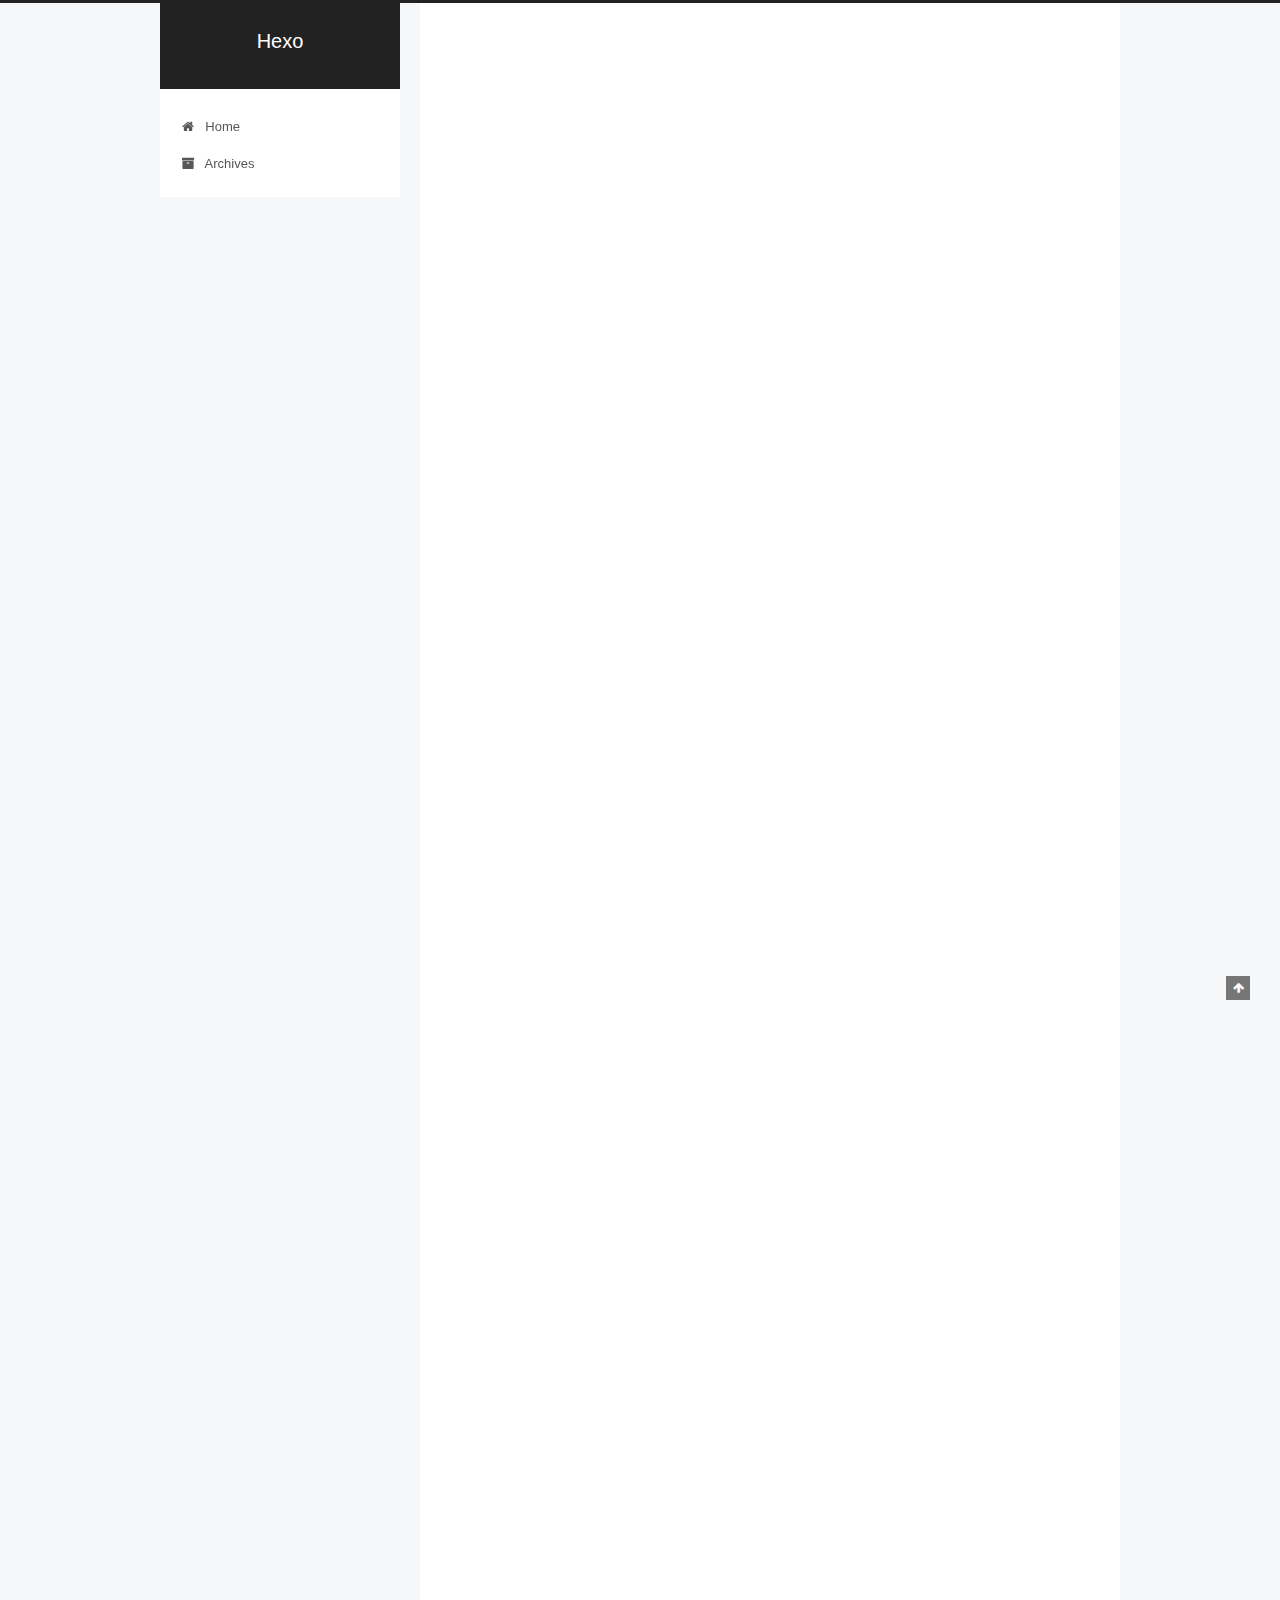
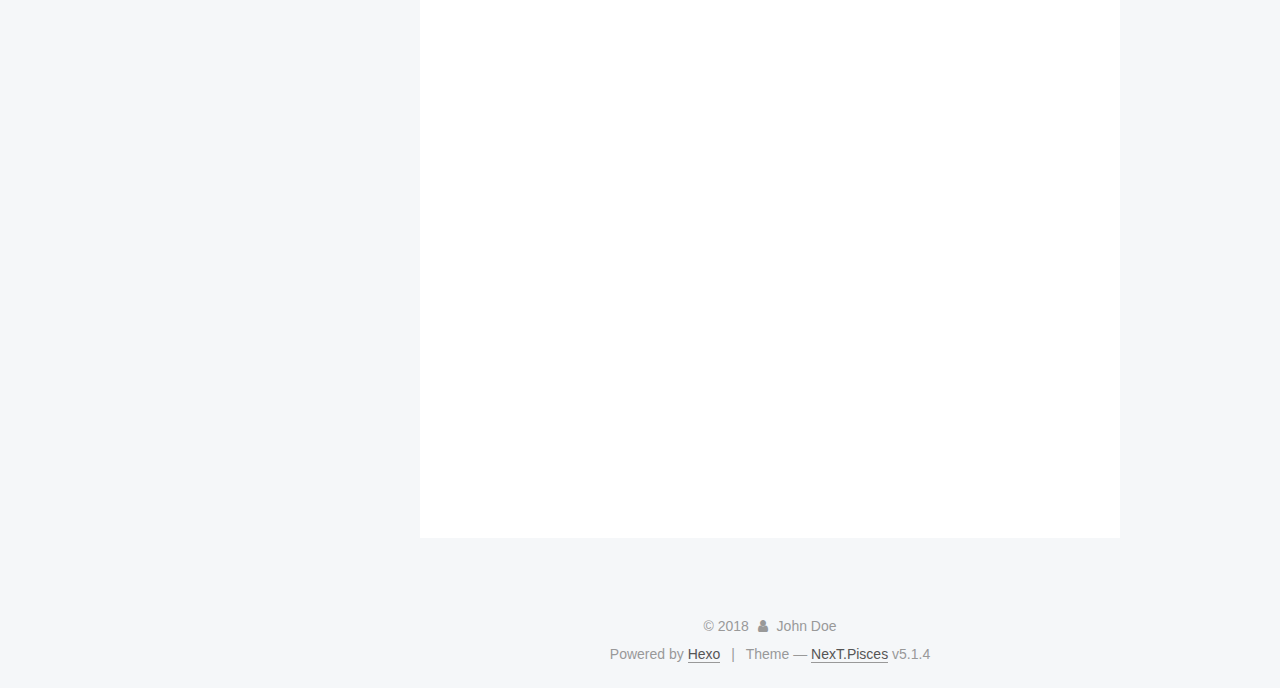
==== commit 6d6819df: "Site updated: 2018-10-16 17:12:29" ====
--- a/index.html
+++ b/index.html
@@ -5,7 +5,7 @@
   
 
 
-<html class="theme-next muse use-motion" lang="">
+<html class="theme-next pisces use-motion" lang="">
 <head>
   <meta charset="UTF-8"/>
 <meta http-equiv="X-UA-Compatible" content="IE=edge" />
@@ -93,7 +93,7 @@
   var NexT = window.NexT || {};
   var CONFIG = {
     root: '/',
-    scheme: 'Muse',
+    scheme: 'Pisces',
     version: '5.1.4',
     sidebar: {"position":"left","display":"post","offset":12,"b2t":false,"scrollpercent":false,"onmobile":false},
     fancybox: true,
@@ -577,7 +577,7 @@
 
 
 
-  <div class="theme-info">Theme &mdash; <a class="theme-link" target="_blank" href="https://github.com/iissnan/hexo-theme-next">NexT.Muse</a> v5.1.4</div>
+  <div class="theme-info">Theme &mdash; <a class="theme-link" target="_blank" href="https://github.com/iissnan/hexo-theme-next">NexT.Pisces</a> v5.1.4</div>
 
 
 
@@ -677,6 +677,13 @@
   
   
 
+
+  <script type="text/javascript" src="/js/src/affix.js?v=5.1.4"></script>
+
+  <script type="text/javascript" src="/js/src/schemes/pisces.js?v=5.1.4"></script>
+
+
+
   
 
   
--- a/css/main.css
+++ b/css/main.css
@@ -189,7 +189,7 @@
   font-size: 14px;
   line-height: 2;
   color: #555;
-  background: #fff;
+  background: #f5f7f9;
 }
 @media (max-width: 767px) {
   body {
@@ -653,8 +653,8 @@
 @media (min-width: 992px) {
   .full-image.full-image.full-image.full-image {
     max-width: none;
-    width: 110%;
-    margin: 25px -5%;
+    width: 118%;
+    margin: 0 -9%;
   }
 }
 .blockquote-center,
@@ -940,11 +940,11 @@
   display: inline-block;
   padding: 0 20px;
   font-size: 14px;
-  color: #fff;
-  background: #222;
-  border: 2px solid #222;
+  color: #555;
+  background: #fff;
+  border: 2px solid #555;
   text-decoration: none;
-  border-radius: 0;
+  border-radius: 2px;
   transition-property: background-color;
   transition-duration: 0.2s;
   transition-timing-function: ease-in-out;
@@ -953,8 +953,8 @@
 }
 .btn:hover {
   border-color: #222;
-  color: #222;
-  background: #fff;
+  color: #fff;
+  background: #222;
 }
 .btn +.btn {
   margin: 0 0 8px 8px;
@@ -1066,7 +1066,7 @@
   width: 24px;
   background: #222;
   font-size: 12px;
-  opacity: 1;
+  opacity: 0.6;
   color: #fff;
   cursor: pointer;
   text-align: center;
@@ -1087,7 +1087,7 @@
   }
 }
 .back-to-top.back-to-top-on {
-  bottom: 19px;
+  bottom: 30px;
 }
 .header {
   background: transparent;
@@ -1136,7 +1136,7 @@
 .site-subtitle {
   margin-top: 10px;
   font-size: 13px;
-  color: #999;
+  color: #ddd;
 }
 .use-motion .brand {
   opacity: 0;
@@ -1209,7 +1209,8 @@
   transition-timing-function: ease-in-out;
   transition-delay: 0s;
 }
-.menu .menu-item a:hover {
+.menu .menu-item a:hover,
+.menu-item-active a {
   border-bottom-color: #222;
 }
 .menu .menu-item .fa {
@@ -1738,20 +1739,20 @@
   display: block;
   margin: 0 auto;
   padding: 2px;
-  max-width: 96px;
+  max-width: 120px;
   height: auto;
-  border: 2px solid #333;
+  border: 1px solid #eee;
 }
 .site-author-name {
-  margin: 5px 0 0;
+  margin: 0;
   text-align: center;
-  color: #f5f5f5;
-  font-weight: normal;
+  color: #222;
+  font-weight: 600;
 }
 .site-description {
-  margin-top: 5px;
+  margin-top: 0;
   text-align: center;
-  font-size: 14px;
+  font-size: 13px;
   color: #999;
 }
 .site-state {
@@ -1763,7 +1764,7 @@
 .site-state-item {
   display: inline-block;
   padding: 0 15px;
-  border-left: 1px solid #333;
+  border-left: 1px solid #eee;
 }
 .site-state-item:first-child {
   border-left: none;
@@ -1776,11 +1777,11 @@
   text-align: center;
   color: inherit;
   font-weight: 600;
-  font-size: 18px;
+  font-size: 16px;
 }
 .site-state-item-name {
   font-size: 13px;
-  color: inherit;
+  color: #999;
 }
 .feed-link {
   margin-top: 20px;
@@ -1822,7 +1823,7 @@
   width: 4px;
   height: 4px;
   border-radius: 50%;
-  background: #9382a4;
+  background: #716a9f;
 }
 .links-of-blogroll {
   font-size: 13px;
@@ -1860,7 +1861,7 @@
   color: #555;
 }
 .sidebar-nav li:hover {
-  color: #f5f5f5;
+  color: #fc6423;
 }
 .page-post-detail .sidebar-nav-toc {
   padding: 0 5px;
@@ -1869,11 +1870,11 @@
   margin-left: 10px;
 }
 .sidebar-nav .sidebar-nav-active {
-  color: #87daff;
-  border-bottom-color: #87daff;
+  color: #fc6423;
+  border-bottom-color: #fc6423;
 }
 .sidebar-nav .sidebar-nav-active:hover {
-  color: #87daff;
+  color: #fc6423;
 }
 .sidebar-panel {
   display: none;
@@ -1906,12 +1907,12 @@
   transition-timing-function: ease-in-out;
   transition-delay: 0s;
   transition-property: all;
-  color: #999;
-  border-bottom-color: #555;
+  color: #666;
+  border-bottom-color: #ccc;
 }
 .post-toc ol a:hover {
-  color: #ccc;
-  border-bottom-color: #ccc;
+  color: #000;
+  border-bottom-color: #000;
 }
 .post-toc .nav-item {
   overflow: hidden;
@@ -1933,14 +1934,14 @@
   display: block;
 }
 .post-toc .nav .active > a {
-  color: #87daff;
-  border-bottom-color: #87daff;
+  color: #fc6423;
+  border-bottom-color: #fc6423;
 }
 .post-toc .nav .active-current > a {
-  color: #87daff;
+  color: #fc6423;
 }
 .post-toc .nav .active-current > a:hover {
-  color: #87daff;
+  color: #fc6423;
 }
 .footer {
   font-size: 14px;
@@ -2345,6 +2346,16 @@
   transform: translate(-50%, -50%);
   color: #ccc;
 }
+@media (min-width: 768px) and (max-width: 991px) {
+  .busuanzi-count {
+    width: auto;
+  }
+}
+@media (max-width: 767px) {
+  .busuanzi-count {
+    width: auto;
+  }
+}
 .site-uv,
 .site-pv,
 .page-pv {
@@ -2580,83 +2591,403 @@
   }
 }
 .page-post-detail .sidebar-toggle-line {
-  background: #87daff;
+  background: #fc6423;
 }
 .page-post-detail .comments {
   overflow: hidden;
 }
-@media (max-width: 767px) {
-  .header-inner,
-  .container .main-inner,
+.header {
+  position: relative;
+  margin: 0 auto;
+  width: 960px;
+}
+@media (min-width: 768px) and (max-width: 991px) {
+  .header {
+    width: auto;
+  }
+}
+@media (max-width: 767px) {
+  .header {
+    width: auto;
+  }
+}
+.header-inner {
+  position: absolute;
+  top: 0;
+  overflow: hidden;
+  padding: 0;
+  width: 240px;
+  background: #fff;
+  box-shadow: initial;
+  border-radius: initial;
+}
+@media (min-width: 1600px) {
+  .container .header-inner {
+    width: 240px;
+  }
+}
+@media (min-width: 768px) and (max-width: 991px) {
+  .header-inner {
+    position: relative;
+    width: auto;
+    border-radius: initial;
+  }
+}
+@media (max-width: 767px) {
+  .header-inner {
+    position: relative;
+    width: auto;
+    border-radius: initial;
+  }
+}
+.main:before,
+.main:after {
+  content: " ";
+  display: table;
+}
+.main:after {
+  clear: both;
+}
+@media (min-width: 768px) and (max-width: 991px) {
+  .main {
+    padding-bottom: 100px;
+  }
+}
+@media (max-width: 767px) {
+  .main {
+    padding-bottom: 100px;
+  }
+}
+.container .main-inner {
+  width: 960px;
+}
+@media (min-width: 768px) and (max-width: 991px) {
+  .container .main-inner {
+    width: auto;
+  }
+}
+@media (max-width: 767px) {
+  .container .main-inner {
+    width: auto;
+  }
+}
+.content-wrap {
+  float: right;
+  box-sizing: border-box;
+  padding: 40px;
+  width: 700px;
+  background: #fff;
+  min-height: 700px;
+  box-shadow: initial;
+  border-radius: initial;
+}
+@media (min-width: 768px) and (max-width: 991px) {
+  .content-wrap {
+    width: 100%;
+    padding: 20px;
+    border-radius: initial;
+  }
+}
+@media (max-width: 767px) {
+  .content-wrap {
+    width: 100%;
+    padding: 20px;
+    min-height: auto;
+    border-radius: initial;
+  }
+}
+.sidebar {
+  position: static;
+  float: left;
+  margin-top: 300px;
+  width: 240px;
+  background: #f5f7f9;
+  box-shadow: none;
+}
+@media (min-width: 768px) and (max-width: 991px) {
+  .sidebar {
+    display: none;
+  }
+}
+@media (max-width: 767px) {
+  .sidebar {
+    display: none;
+  }
+}
+.sidebar-toggle {
+  display: none;
+}
+.footer-inner {
+  width: 960px;
+  padding-left: 260px;
+}
+@media (min-width: 768px) and (max-width: 991px) {
   .footer-inner {
     width: auto;
-  }
-}
-embed {
-  display: block;
-  margin: 0px auto 25px auto;
-}
-.custom-logo .site-meta-headline {
-  text-align: center;
-}
-.custom-logo .brand {
+    padding-left: 0 !important;
+    padding-right: 0 !important;
+  }
+}
+@media (max-width: 767px) {
+  .footer-inner {
+    width: auto;
+    padding-left: 0 !important;
+    padding-right: 0 !important;
+  }
+}
+.sidebar-position-right .header-inner {
+  right: 0;
+}
+.sidebar-position-right .content-wrap {
+  float: left;
+}
+.sidebar-position-right .sidebar {
+  float: right;
+}
+.sidebar-position-right .footer-inner {
+  padding-left: 0;
+  padding-right: 260px;
+}
+.site-brand-wrapper {
+  position: relative;
+}
+.site-meta {
+  padding: 20px 0;
+  color: #fff;
+  background: #222;
+}
+@media (min-width: 768px) and (max-width: 991px) {
+  .site-meta {
+    box-shadow: 0 0 16px rgba(0,0,0,0.5);
+  }
+}
+@media (max-width: 767px) {
+  .site-meta {
+    box-shadow: 0 0 16px rgba(0,0,0,0.5);
+  }
+}
+.brand {
+  padding: 0;
   background: none;
 }
-.custom-logo .site-title {
-  margin: 10px auto 0;
-  font-size: 24px;
-  color: #222;
-}
-.custom-logo .site-title a {
-  border: none;
-}
-.custom-logo-image {
-  margin: 0 auto;
-  padding: 5px;
-  max-width: 150px;
-  background: #fff;
-}
-@media (max-width: 767px) {
-  .site-nav {
-    position: absolute;
-    left: 0;
-    top: 52px;
-    margin: 0;
-    width: 100%;
-    padding: 0;
-    background: #fff;
-    border-bottom: 1px solid #ddd;
-    z-index: 1030;
-  }
-}
-@media (max-width: 767px) {
-  .menu {
-    text-align: left;
-  }
-}
-@media (max-width: 767px) {
-  .menu .menu-item {
-    display: block;
-    margin: 0 10px;
-    vertical-align: top;
-  }
-}
-@media (max-width: 767px) {
-  .menu .menu-item br {
-    display: none;
-  }
-}
-@media (max-width: 767px) {
-  .menu .menu-item a {
-    padding: 5px 10px;
-  }
-}
-.menu .menu-item .fa {
-  margin-right: 0;
+.brand:hover {
+  color: #fff;
+}
+.site-subtitle {
+  margin: 10px 10px 0;
+  font-weight: initial;
 }
 .site-search form {
   display: none;
 }
+.site-nav {
+  border-top: none;
+}
+@media (min-width: 768px) and (max-width: 991px) {
+  .site-nav {
+    display: none !important;
+  }
+}
+@media (min-width: 768px) and (max-width: 991px) {
+  .site-nav-on {
+    display: block !important;
+  }
+}
+.menu .menu-item {
+  display: block;
+  margin: 0;
+}
+.menu .menu-item a {
+  position: relative;
+  box-sizing: border-box;
+  padding: 5px 20px;
+  text-align: left;
+  line-height: inherit;
+  transition-property: background-color;
+  transition-duration: 0.2s;
+  transition-timing-function: ease-in-out;
+  transition-delay: 0s;
+}
+.menu .menu-item a:hover,
+.menu-item-active a {
+  background: #f9f9f9;
+  border-bottom-color: #fff;
+}
+.menu .menu-item br {
+  display: none;
+}
+.menu-item-active a:after {
+  content: " ";
+  position: absolute;
+  top: 50%;
+  margin-top: -3px;
+  right: 15px;
+  width: 6px;
+  height: 6px;
+  border-radius: 50%;
+  background-color: #bbb;
+}
+.btn-bar {
+  background-color: #fff;
+}
+.site-nav-toggle {
+  left: 20px;
+  top: 50%;
+  -webkit-transform: translateY(-50%);
+  -webkit-transform: translateY(-50%);
+  -moz-transform: translateY(-50%);
+  -ms-transform: translateY(-50%);
+  -o-transform: translateY(-50%);
+  transform: translateY(-50%);
+}
+@media (min-width: 768px) and (max-width: 991px) {
+  .site-nav-toggle {
+    display: block;
+  }
+}
+.use-motion .sidebar .motion-element {
+  opacity: 1;
+}
+.sidebar {
+  margin-left: -100%;
+  right: auto;
+  bottom: auto;
+  -webkit-transform: none;
+}
+.sidebar-inner {
+  box-sizing: border-box;
+  width: 240px;
+  color: #555;
+  background: #fff;
+  box-shadow: initial;
+  border-radius: initial;
+  opacity: 0;
+}
+.sidebar-inner.affix {
+  position: fixed;
+  top: 12px;
+}
+.sidebar-inner.affix-bottom {
+  position: absolute;
+}
+.site-overview {
+  text-align: left;
+}
+.site-author:before,
+.site-author:after {
+  content: " ";
+  display: table;
+}
+.site-author:after {
+  clear: both;
+}
+.sidebar a {
+  color: #555;
+}
+.sidebar a:hover {
+  color: #222;
+}
+.site-state-item {
+  padding: 0 10px;
+}
+.links-of-author-item a:before {
+  display: none;
+}
+.links-of-author-item a {
+  border-bottom: none;
+  text-decoration: underline;
+}
+.feed-link {
+  border-top: 1px dotted #ccc;
+  border-bottom: 1px dotted #ccc;
+  text-align: center;
+}
+.feed-link a {
+  display: block;
+  color: #fc6423;
+  border: none;
+}
+.feed-link a:hover {
+  background: none;
+  color: #e34603;
+}
+.feed-link a:hover i {
+  color: #e34603;
+}
+.links-of-author {
+  display: flex;
+  flex-wrap: wrap;
+  justify-content: center;
+}
+.links-of-author-item {
+  margin: 5px 0 0;
+  width: 50%;
+}
+.links-of-author-item a {
+  max-width: 216px;
+  box-sizing: border-box;
+  display: inline-block;
+  margin-right: 0;
+  margin-bottom: 0;
+  padding: 0 5px;
+  overflow: hidden;
+  white-space: nowrap;
+  text-overflow: ellipsis;
+}
+.links-of-author-item a {
+  display: block;
+  text-decoration: none;
+}
+.links-of-author-item a:hover {
+  border-radius: 4px;
+  background: #eee;
+}
+.links-of-author-item .fa {
+  margin-right: 2px;
+  font-size: 16px;
+}
+.links-of-author-item .fa-globe {
+  font-size: 15px;
+}
+.links-of-blogroll {
+  text-align: center;
+  margin-top: 20px;
+  padding: 3px 0 0;
+  border-top: 1px dotted #ccc;
+}
+.links-of-blogroll-title {
+  margin-top: 0;
+}
+.links-of-blogroll-item {
+  padding: 0;
+}
+.links-of-blogroll-inline:before,
+.links-of-blogroll-inline:after {
+  content: " ";
+  display: table;
+}
+.links-of-blogroll-inline:after {
+  clear: both;
+}
 .links-of-blogroll-inline .links-of-blogroll-item {
-  display: inline-block;
-}
+  margin: 5px 0 0;
+  width: 50%;
+  display: inline-block;
+  width: unset;
+}
+.links-of-blogroll-inline .links-of-blogroll-item a {
+  max-width: 216px;
+  box-sizing: border-box;
+  display: inline-block;
+  margin-right: 0;
+  margin-bottom: 0;
+  padding: 0 5px;
+  overflow: hidden;
+  white-space: nowrap;
+  text-overflow: ellipsis;
+}
+@media (max-width: 767px) {
+  .post-body {
+    text-align: justify;
+  }
+}
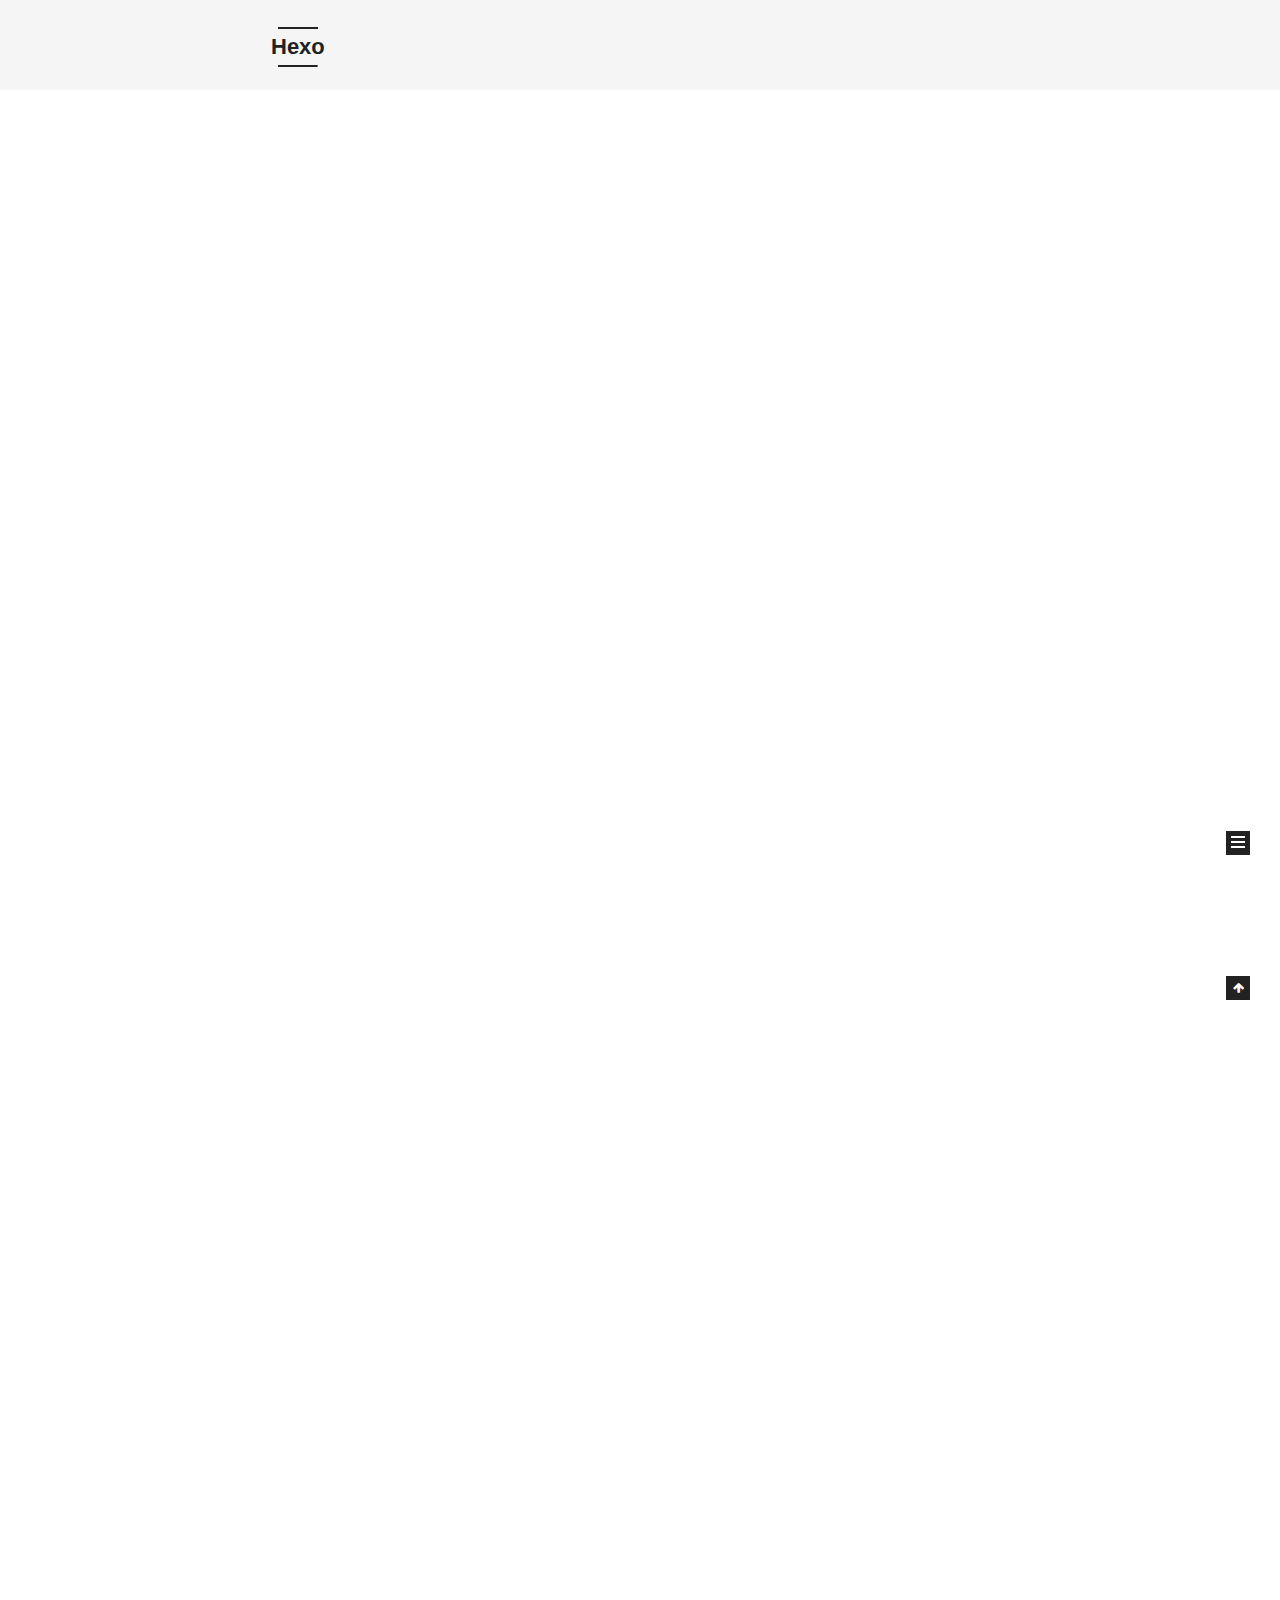
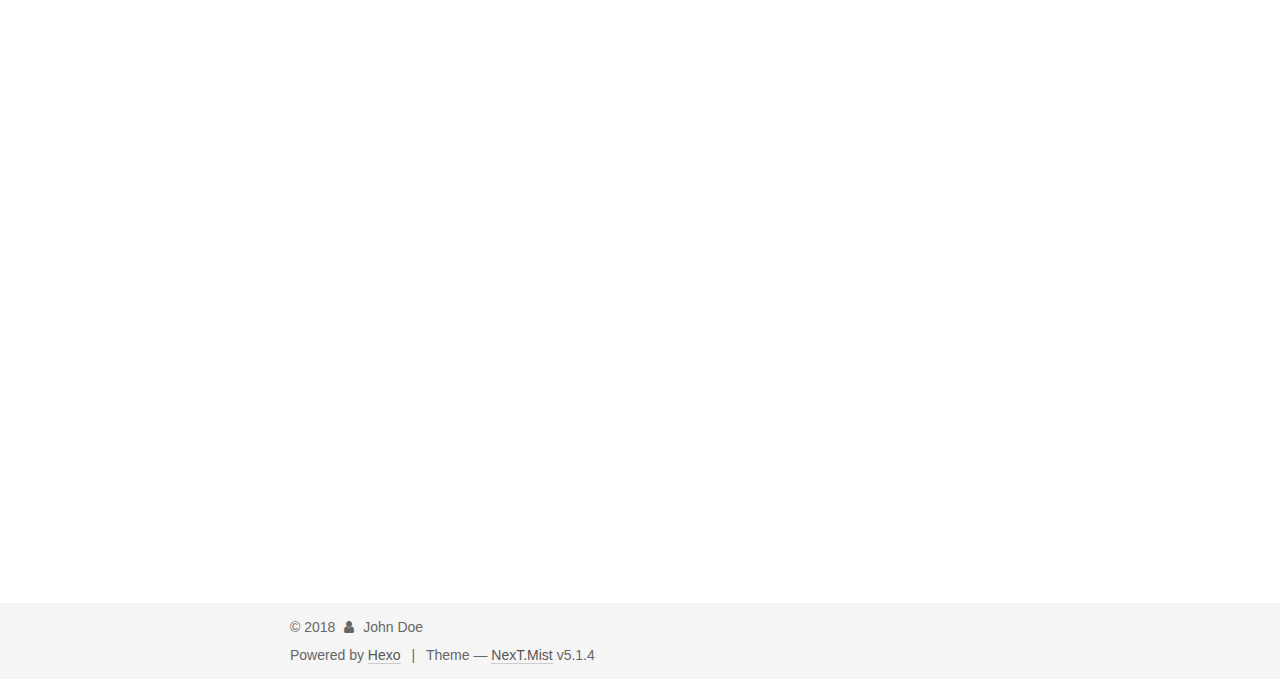
==== commit f726a583: "Site updated: 2018-10-16 17:13:44" ====
--- a/index.html
+++ b/index.html
@@ -5,7 +5,7 @@
   
 
 
-<html class="theme-next pisces use-motion" lang="">
+<html class="theme-next mist use-motion" lang="">
 <head>
   <meta charset="UTF-8"/>
 <meta http-equiv="X-UA-Compatible" content="IE=edge" />
@@ -93,7 +93,7 @@
   var NexT = window.NexT || {};
   var CONFIG = {
     root: '/',
-    scheme: 'Pisces',
+    scheme: 'Mist',
     version: '5.1.4',
     sidebar: {"position":"left","display":"post","offset":12,"b2t":false,"scrollpercent":false,"onmobile":false},
     fancybox: true,
@@ -577,7 +577,7 @@
 
 
 
-  <div class="theme-info">Theme &mdash; <a class="theme-link" target="_blank" href="https://github.com/iissnan/hexo-theme-next">NexT.Pisces</a> v5.1.4</div>
+  <div class="theme-info">Theme &mdash; <a class="theme-link" target="_blank" href="https://github.com/iissnan/hexo-theme-next">NexT.Mist</a> v5.1.4</div>
 
 
 
@@ -677,13 +677,6 @@
   
   
 
-
-  <script type="text/javascript" src="/js/src/affix.js?v=5.1.4"></script>
-
-  <script type="text/javascript" src="/js/src/schemes/pisces.js?v=5.1.4"></script>
-
-
-
   
 
   
--- a/css/main.css
+++ b/css/main.css
@@ -189,7 +189,7 @@
   font-size: 14px;
   line-height: 2;
   color: #555;
-  background: #f5f7f9;
+  background: #fff;
 }
 @media (max-width: 767px) {
   body {
@@ -226,51 +226,51 @@
   margin: 20px 0 15px;
 }
 h1 {
+  font-size: 24px;
+}
+@media (max-width: 767px) {
+  h1 {
+    font-size: 20px;
+  }
+}
+h2 {
   font-size: 22px;
 }
 @media (max-width: 767px) {
-  h1 {
+  h2 {
     font-size: 18px;
   }
 }
-h2 {
+h3 {
   font-size: 20px;
 }
 @media (max-width: 767px) {
-  h2 {
+  h3 {
     font-size: 16px;
   }
 }
-h3 {
+h4 {
   font-size: 18px;
 }
 @media (max-width: 767px) {
-  h3 {
+  h4 {
     font-size: 14px;
   }
 }
-h4 {
+h5 {
   font-size: 16px;
 }
 @media (max-width: 767px) {
-  h4 {
+  h5 {
     font-size: 12px;
   }
 }
-h5 {
+h6 {
   font-size: 14px;
 }
 @media (max-width: 767px) {
-  h5 {
+  h6 {
     font-size: 10px;
-  }
-}
-h6 {
-  font-size: 12px;
-}
-@media (max-width: 767px) {
-  h6 {
-    font-size: 8px;
   }
 }
 p {
@@ -653,8 +653,8 @@
 @media (min-width: 992px) {
   .full-image.full-image.full-image.full-image {
     max-width: none;
-    width: 118%;
-    margin: 0 -9%;
+    width: 110%;
+    margin: 25px -5%;
   }
 }
 .blockquote-center,
@@ -941,10 +941,10 @@
   padding: 0 20px;
   font-size: 14px;
   color: #555;
-  background: #fff;
-  border: 2px solid #555;
+  background: transparent;
+  border: 2px solid #222;
   text-decoration: none;
-  border-radius: 2px;
+  border-radius: 0;
   transition-property: background-color;
   transition-duration: 0.2s;
   transition-timing-function: ease-in-out;
@@ -953,8 +953,8 @@
 }
 .btn:hover {
   border-color: #222;
-  color: #fff;
-  background: #222;
+  color: #222;
+  background: #fff;
 }
 .btn +.btn {
   margin: 0 0 8px 8px;
@@ -1066,7 +1066,7 @@
   width: 24px;
   background: #222;
   font-size: 12px;
-  opacity: 0.6;
+  opacity: 1;
   color: #fff;
   cursor: pointer;
   text-align: center;
@@ -1087,7 +1087,7 @@
   }
 }
 .back-to-top.back-to-top-on {
-  bottom: 30px;
+  bottom: 19px;
 }
 .header {
   background: transparent;
@@ -1101,7 +1101,7 @@
 }
 .site-meta {
   margin: 0;
-  text-align: center;
+  text-align: left;
 }
 @media (max-width: 767px) {
   .site-meta {
@@ -1112,12 +1112,12 @@
   position: relative;
   display: inline-block;
   padding: 0 40px;
-  color: #fff;
+  color: #222;
   background: #222;
   border-bottom: none;
 }
 .brand:hover {
-  color: #fff;
+  color: #222;
 }
 .logo {
   display: inline-block;
@@ -1136,7 +1136,7 @@
 .site-subtitle {
   margin-top: 10px;
   font-size: 13px;
-  color: #ddd;
+  color: #999;
 }
 .use-motion .brand {
   opacity: 0;
@@ -1209,8 +1209,7 @@
   transition-timing-function: ease-in-out;
   transition-delay: 0s;
 }
-.menu .menu-item a:hover,
-.menu-item-active a {
+.menu .menu-item a:hover {
   border-bottom-color: #222;
 }
 .menu .menu-item .fa {
@@ -1349,7 +1348,7 @@
 .posts-collapse {
   position: relative;
   z-index: 1010;
-  margin-left: 55px;
+  margin-left: 0;
 }
 .posts-collapse::after {
   content: " ";
@@ -1739,20 +1738,20 @@
   display: block;
   margin: 0 auto;
   padding: 2px;
-  max-width: 120px;
+  max-width: 96px;
   height: auto;
-  border: 1px solid #eee;
+  border: 2px solid #333;
 }
 .site-author-name {
-  margin: 0;
+  margin: 5px 0 0;
   text-align: center;
-  color: #222;
-  font-weight: 600;
+  color: #f5f5f5;
+  font-weight: normal;
 }
 .site-description {
-  margin-top: 0;
+  margin-top: 5px;
   text-align: center;
-  font-size: 13px;
+  font-size: 14px;
   color: #999;
 }
 .site-state {
@@ -1764,7 +1763,7 @@
 .site-state-item {
   display: inline-block;
   padding: 0 15px;
-  border-left: 1px solid #eee;
+  border-left: 1px solid #333;
 }
 .site-state-item:first-child {
   border-left: none;
@@ -1777,11 +1776,11 @@
   text-align: center;
   color: inherit;
   font-weight: 600;
-  font-size: 16px;
+  font-size: 18px;
 }
 .site-state-item-name {
   font-size: 13px;
-  color: #999;
+  color: inherit;
 }
 .feed-link {
   margin-top: 20px;
@@ -1823,7 +1822,7 @@
   width: 4px;
   height: 4px;
   border-radius: 50%;
-  background: #716a9f;
+  background: #69fffc;
 }
 .links-of-blogroll {
   font-size: 13px;
@@ -1861,7 +1860,7 @@
   color: #555;
 }
 .sidebar-nav li:hover {
-  color: #fc6423;
+  color: #f5f5f5;
 }
 .page-post-detail .sidebar-nav-toc {
   padding: 0 5px;
@@ -1870,11 +1869,11 @@
   margin-left: 10px;
 }
 .sidebar-nav .sidebar-nav-active {
-  color: #fc6423;
-  border-bottom-color: #fc6423;
+  color: #87daff;
+  border-bottom-color: #87daff;
 }
 .sidebar-nav .sidebar-nav-active:hover {
-  color: #fc6423;
+  color: #87daff;
 }
 .sidebar-panel {
   display: none;
@@ -1907,12 +1906,12 @@
   transition-timing-function: ease-in-out;
   transition-delay: 0s;
   transition-property: all;
-  color: #666;
+  color: #999;
+  border-bottom-color: #555;
+}
+.post-toc ol a:hover {
+  color: #ccc;
   border-bottom-color: #ccc;
-}
-.post-toc ol a:hover {
-  color: #000;
-  border-bottom-color: #000;
 }
 .post-toc .nav-item {
   overflow: hidden;
@@ -1934,14 +1933,14 @@
   display: block;
 }
 .post-toc .nav .active > a {
-  color: #fc6423;
-  border-bottom-color: #fc6423;
+  color: #87daff;
+  border-bottom-color: #87daff;
 }
 .post-toc .nav .active-current > a {
-  color: #fc6423;
+  color: #87daff;
 }
 .post-toc .nav .active-current > a:hover {
-  color: #fc6423;
+  color: #87daff;
 }
 .footer {
   font-size: 14px;
@@ -2346,16 +2345,6 @@
   transform: translate(-50%, -50%);
   color: #ccc;
 }
-@media (min-width: 768px) and (max-width: 991px) {
-  .busuanzi-count {
-    width: auto;
-  }
-}
-@media (max-width: 767px) {
-  .busuanzi-count {
-    width: auto;
-  }
-}
 .site-uv,
 .site-pv,
 .page-pv {
@@ -2591,403 +2580,327 @@
   }
 }
 .page-post-detail .sidebar-toggle-line {
-  background: #fc6423;
+  background: #87daff;
 }
 .page-post-detail .comments {
   overflow: hidden;
 }
+h1,
+h2,
+h3,
+h4,
+h5,
+h6 {
+  margin: 20px 0 10px;
+}
+p {
+  margin: 0 0 25px 0;
+}
+a {
+  border-bottom-color: #ccc;
+}
+hr {
+  margin: 20px 0;
+  height: 2px;
+}
+.main-inner {
+  margin-top: 80px;
+}
 .header {
-  position: relative;
-  margin: 0 auto;
-  width: 960px;
-}
-@media (min-width: 768px) and (max-width: 991px) {
-  .header {
-    width: auto;
-  }
-}
-@media (max-width: 767px) {
-  .header {
-    width: auto;
-  }
+  background: #f5f5f5;
 }
 .header-inner {
-  position: absolute;
-  top: 0;
-  overflow: hidden;
-  padding: 0;
-  width: 240px;
-  background: #fff;
-  box-shadow: initial;
-  border-radius: initial;
-}
-@media (min-width: 1600px) {
-  .container .header-inner {
-    width: 240px;
-  }
-}
-@media (min-width: 768px) and (max-width: 991px) {
-  .header-inner {
-    position: relative;
-    width: auto;
-    border-radius: initial;
-  }
-}
-@media (max-width: 767px) {
-  .header-inner {
-    position: relative;
-    width: auto;
-    border-radius: initial;
-  }
-}
-.main:before,
-.main:after {
+  padding: 25px 0 20px;
+}
+.header-inner:before,
+.header-inner:after {
   content: " ";
   display: table;
 }
-.main:after {
+.header-inner:after {
   clear: both;
 }
-@media (min-width: 768px) and (max-width: 991px) {
-  .main {
-    padding-bottom: 100px;
-  }
-}
-@media (max-width: 767px) {
-  .main {
-    padding-bottom: 100px;
-  }
-}
-.container .main-inner {
-  width: 960px;
-}
-@media (min-width: 768px) and (max-width: 991px) {
+@media (max-width: 767px) {
+  .header-inner {
+    width: auto;
+    margin-bottom: 50px;
+    padding: 10px;
+  }
+}
+.site-meta {
+  float: left;
+  margin-left: -20px;
+  line-height: normal;
+}
+@media (max-width: 767px) {
+  .site-meta {
+    margin-left: 10px;
+  }
+}
+.site-meta .brand {
+  padding: 2px 1px;
+  background: none;
+}
+@media (max-width: 767px) {
+  .site-meta .brand {
+    display: block;
+  }
+}
+.site-meta .logo {
+  display: none;
+}
+.site-meta .site-title {
+  font-size: 22px;
+  font-weight: bolder;
+}
+@media (max-width: 767px) {
+  .site-meta .site-title {
+    line-height: 34px;
+  }
+}
+.logo-line-before,
+.logo-line-after {
+  display: block;
+  overflow: hidden;
+  margin: 0 auto;
+  width: 75%;
+}
+@media (max-width: 767px) {
+  .logo-line-before,
+  .logo-line-after {
+    display: none;
+  }
+}
+.logo-line-before i,
+.logo-line-after i {
+  position: relative;
+  display: block;
+  height: 2px;
+  background: #222;
+}
+@media (max-width: 767px) {
+  .logo-line-before i,
+  .logo-line-after i {
+    height: 3px;
+  }
+}
+.use-motion .logo-line-before i {
+  left: -100%;
+}
+.use-motion .logo-line-after i {
+  right: -100%;
+}
+.site-subtitle {
+  display: none;
+}
+.site-nav-toggle {
+  position: static;
+  float: right;
+}
+.menu {
+  float: right;
+  margin: 8px 0 0 0;
+}
+@media (max-width: 767px) {
+  .menu {
+    margin: 20px 0 0 0;
+    padding: 0;
+  }
+}
+.menu br {
+  display: none;
+}
+.menu .menu-item {
+  margin: 0;
+}
+@media (max-width: 767px) {
+  .menu .menu-item {
+    display: block;
+  }
+}
+.menu .menu-item a {
+  padding: 0 10px;
+  background: none;
+  border: none;
+  border-radius: 2px;
+  transition-property: background;
+}
+@media (max-width: 767px) {
+  .menu .menu-item a {
+    text-align: left;
+  }
+}
+.menu .menu-item a:hover {
+  background: #e1e1e1;
+}
+.menu a::before {
+  display: none;
+}
+@media (max-width: 767px) {
+  .menu a::before {
+    display: block;
+  }
+}
+@media (max-width: 767px) {
+  .menu {
+    float: none;
+  }
+}
+.site-search form {
+  display: none;
+}
+.posts-expand {
+  padding-top: 0;
+}
+.posts-expand .post-title,
+.posts-expand .post-meta {
+  text-align: left;
+}
+@media (max-width: 767px) {
+  .posts-expand .post-title,
+  .posts-expand .post-meta {
+    text-align: center;
+  }
+}
+.posts-expand .post-eof {
+  display: none;
+}
+.posts-expand .post {
+  margin-top: 120px;
+}
+.posts-expand .post:first-child {
+  margin-top: 0;
+}
+.posts-expand .post-meta {
+  margin-top: 5px;
+  margin-bottom: 20px;
+}
+.posts-expand .post-title {
+  position: relative;
+  font-size: 26px;
+  font-weight: 400;
+}
+@media (max-width: 767px) {
+  .posts-expand .post-title {
+    font-size: 22px;
+  }
+}
+@media (min-width: 1600px) {
+  .posts-expand .post-title {
+    font-size: 26px;
+  }
+}
+.posts-expand .post-title:hover:before {
+  background: #222;
+}
+@media (max-width: 767px) {
+  .posts-expand .post-body {
+    font-size: 12px;
+  }
+}
+.posts-expand .post-body img {
+  margin: 0;
+}
+.posts-expand .post-tags {
+  text-align: left;
+}
+.posts-expand .post-tags a {
+  padding: 1px 5px;
+  background: #f5f5f5;
+  border-bottom: none;
+}
+.posts-expand .post-tags a:hover {
+  background: #ccc;
+}
+.posts-expand .post-nav {
+  margin-top: 40px;
+}
+.post-button {
+  margin-top: 20px;
+  text-align: left;
+}
+.post-button a {
+  padding: 0;
+  font-size: 14px;
+  background: none;
+  border: none;
+  border-bottom: 2px solid #666;
+  transition-property: border;
+}
+@media (max-width: 767px) {
+  .post-button a {
+    font-size: 12px;
+  }
+}
+@media (min-width: 1600px) {
+  .post-button a {
+    font-size: 16px;
+  }
+}
+.post-button a:hover {
+  border-bottom-color: #222;
+}
+.links-of-blogroll-inline .links-of-blogroll-item {
+  display: inline-block;
+}
+.btn {
+  padding: 0 10px;
+  border-width: 2px;
+  border-radius: 0;
+}
+.headband {
+  display: none;
+}
+.site-search {
+  position: relative;
+  float: right;
+  margin-top: 5px;
+  padding-top: 3px;
+}
+@media (max-width: 767px) {
+  .site-search {
+    float: none;
+    padding: 0 10px;
+  }
+}
+@media (max-width: 767px) {
   .container .main-inner {
     width: auto;
   }
 }
-@media (max-width: 767px) {
-  .container .main-inner {
-    width: auto;
-  }
-}
-.content-wrap {
-  float: right;
-  box-sizing: border-box;
-  padding: 40px;
-  width: 700px;
-  background: #fff;
-  min-height: 700px;
-  box-shadow: initial;
-  border-radius: initial;
-}
-@media (min-width: 768px) and (max-width: 991px) {
-  .content-wrap {
-    width: 100%;
-    padding: 20px;
-    border-radius: initial;
-  }
-}
-@media (max-width: 767px) {
-  .content-wrap {
-    width: 100%;
-    padding: 20px;
-    min-height: auto;
-    border-radius: initial;
-  }
-}
-.sidebar {
-  position: static;
-  float: left;
-  margin-top: 300px;
-  width: 240px;
-  background: #f5f7f9;
-  box-shadow: none;
-}
-@media (min-width: 768px) and (max-width: 991px) {
-  .sidebar {
-    display: none;
-  }
-}
-@media (max-width: 767px) {
-  .sidebar {
-    display: none;
-  }
-}
-.sidebar-toggle {
+.page-post-detail .post-title,
+.page-post-detail .post-meta {
+  text-align: center;
+}
+.page-post-detail .post-title:before {
   display: none;
 }
+.page-post-detail .post-meta {
+  margin-bottom: 60px;
+}
+.pagination {
+  margin: 120px 0 0;
+  text-align: left;
+}
+@media (max-width: 767px) {
+  .pagination {
+    margin: 80px 10px 0;
+    text-align: center;
+  }
+}
+.footer {
+  margin-top: 80px;
+  padding: 10px 0;
+  background: #f5f5f5;
+  color: #666;
+}
 .footer-inner {
-  width: 960px;
-  padding-left: 260px;
-}
-@media (min-width: 768px) and (max-width: 991px) {
+  margin: 0 auto;
+  text-align: left;
+}
+@media (max-width: 767px) {
   .footer-inner {
     width: auto;
-    padding-left: 0 !important;
-    padding-right: 0 !important;
-  }
-}
-@media (max-width: 767px) {
-  .footer-inner {
-    width: auto;
-    padding-left: 0 !important;
-    padding-right: 0 !important;
-  }
-}
-.sidebar-position-right .header-inner {
-  right: 0;
-}
-.sidebar-position-right .content-wrap {
-  float: left;
-}
-.sidebar-position-right .sidebar {
-  float: right;
-}
-.sidebar-position-right .footer-inner {
-  padding-left: 0;
-  padding-right: 260px;
-}
-.site-brand-wrapper {
-  position: relative;
-}
-.site-meta {
-  padding: 20px 0;
-  color: #fff;
-  background: #222;
-}
-@media (min-width: 768px) and (max-width: 991px) {
-  .site-meta {
-    box-shadow: 0 0 16px rgba(0,0,0,0.5);
-  }
-}
-@media (max-width: 767px) {
-  .site-meta {
-    box-shadow: 0 0 16px rgba(0,0,0,0.5);
-  }
-}
-.brand {
-  padding: 0;
-  background: none;
-}
-.brand:hover {
-  color: #fff;
-}
-.site-subtitle {
-  margin: 10px 10px 0;
-  font-weight: initial;
-}
-.site-search form {
-  display: none;
-}
-.site-nav {
-  border-top: none;
-}
-@media (min-width: 768px) and (max-width: 991px) {
-  .site-nav {
-    display: none !important;
-  }
-}
-@media (min-width: 768px) and (max-width: 991px) {
-  .site-nav-on {
-    display: block !important;
-  }
-}
-.menu .menu-item {
-  display: block;
-  margin: 0;
-}
-.menu .menu-item a {
-  position: relative;
-  box-sizing: border-box;
-  padding: 5px 20px;
-  text-align: left;
-  line-height: inherit;
-  transition-property: background-color;
-  transition-duration: 0.2s;
-  transition-timing-function: ease-in-out;
-  transition-delay: 0s;
-}
-.menu .menu-item a:hover,
-.menu-item-active a {
-  background: #f9f9f9;
-  border-bottom-color: #fff;
-}
-.menu .menu-item br {
-  display: none;
-}
-.menu-item-active a:after {
-  content: " ";
-  position: absolute;
-  top: 50%;
-  margin-top: -3px;
-  right: 15px;
-  width: 6px;
-  height: 6px;
-  border-radius: 50%;
-  background-color: #bbb;
-}
-.btn-bar {
-  background-color: #fff;
-}
-.site-nav-toggle {
-  left: 20px;
-  top: 50%;
-  -webkit-transform: translateY(-50%);
-  -webkit-transform: translateY(-50%);
-  -moz-transform: translateY(-50%);
-  -ms-transform: translateY(-50%);
-  -o-transform: translateY(-50%);
-  transform: translateY(-50%);
-}
-@media (min-width: 768px) and (max-width: 991px) {
-  .site-nav-toggle {
-    display: block;
-  }
-}
-.use-motion .sidebar .motion-element {
-  opacity: 1;
-}
-.sidebar {
-  margin-left: -100%;
-  right: auto;
-  bottom: auto;
-  -webkit-transform: none;
-}
-.sidebar-inner {
-  box-sizing: border-box;
-  width: 240px;
-  color: #555;
-  background: #fff;
-  box-shadow: initial;
-  border-radius: initial;
-  opacity: 0;
-}
-.sidebar-inner.affix {
-  position: fixed;
-  top: 12px;
-}
-.sidebar-inner.affix-bottom {
-  position: absolute;
-}
-.site-overview {
-  text-align: left;
-}
-.site-author:before,
-.site-author:after {
-  content: " ";
-  display: table;
-}
-.site-author:after {
-  clear: both;
-}
-.sidebar a {
-  color: #555;
-}
-.sidebar a:hover {
-  color: #222;
-}
-.site-state-item {
-  padding: 0 10px;
-}
-.links-of-author-item a:before {
-  display: none;
-}
-.links-of-author-item a {
-  border-bottom: none;
-  text-decoration: underline;
-}
-.feed-link {
-  border-top: 1px dotted #ccc;
-  border-bottom: 1px dotted #ccc;
-  text-align: center;
-}
-.feed-link a {
-  display: block;
-  color: #fc6423;
-  border: none;
-}
-.feed-link a:hover {
-  background: none;
-  color: #e34603;
-}
-.feed-link a:hover i {
-  color: #e34603;
-}
-.links-of-author {
-  display: flex;
-  flex-wrap: wrap;
-  justify-content: center;
-}
-.links-of-author-item {
-  margin: 5px 0 0;
-  width: 50%;
-}
-.links-of-author-item a {
-  max-width: 216px;
-  box-sizing: border-box;
-  display: inline-block;
-  margin-right: 0;
-  margin-bottom: 0;
-  padding: 0 5px;
-  overflow: hidden;
-  white-space: nowrap;
-  text-overflow: ellipsis;
-}
-.links-of-author-item a {
-  display: block;
-  text-decoration: none;
-}
-.links-of-author-item a:hover {
-  border-radius: 4px;
-  background: #eee;
-}
-.links-of-author-item .fa {
-  margin-right: 2px;
-  font-size: 16px;
-}
-.links-of-author-item .fa-globe {
-  font-size: 15px;
-}
-.links-of-blogroll {
-  text-align: center;
-  margin-top: 20px;
-  padding: 3px 0 0;
-  border-top: 1px dotted #ccc;
-}
-.links-of-blogroll-title {
-  margin-top: 0;
-}
-.links-of-blogroll-item {
-  padding: 0;
-}
-.links-of-blogroll-inline:before,
-.links-of-blogroll-inline:after {
-  content: " ";
-  display: table;
-}
-.links-of-blogroll-inline:after {
-  clear: both;
-}
-.links-of-blogroll-inline .links-of-blogroll-item {
-  margin: 5px 0 0;
-  width: 50%;
-  display: inline-block;
-  width: unset;
-}
-.links-of-blogroll-inline .links-of-blogroll-item a {
-  max-width: 216px;
-  box-sizing: border-box;
-  display: inline-block;
-  margin-right: 0;
-  margin-bottom: 0;
-  padding: 0 5px;
-  overflow: hidden;
-  white-space: nowrap;
-  text-overflow: ellipsis;
-}
-@media (max-width: 767px) {
-  .post-body {
-    text-align: justify;
-  }
-}
+    text-align: center;
+  }
+}
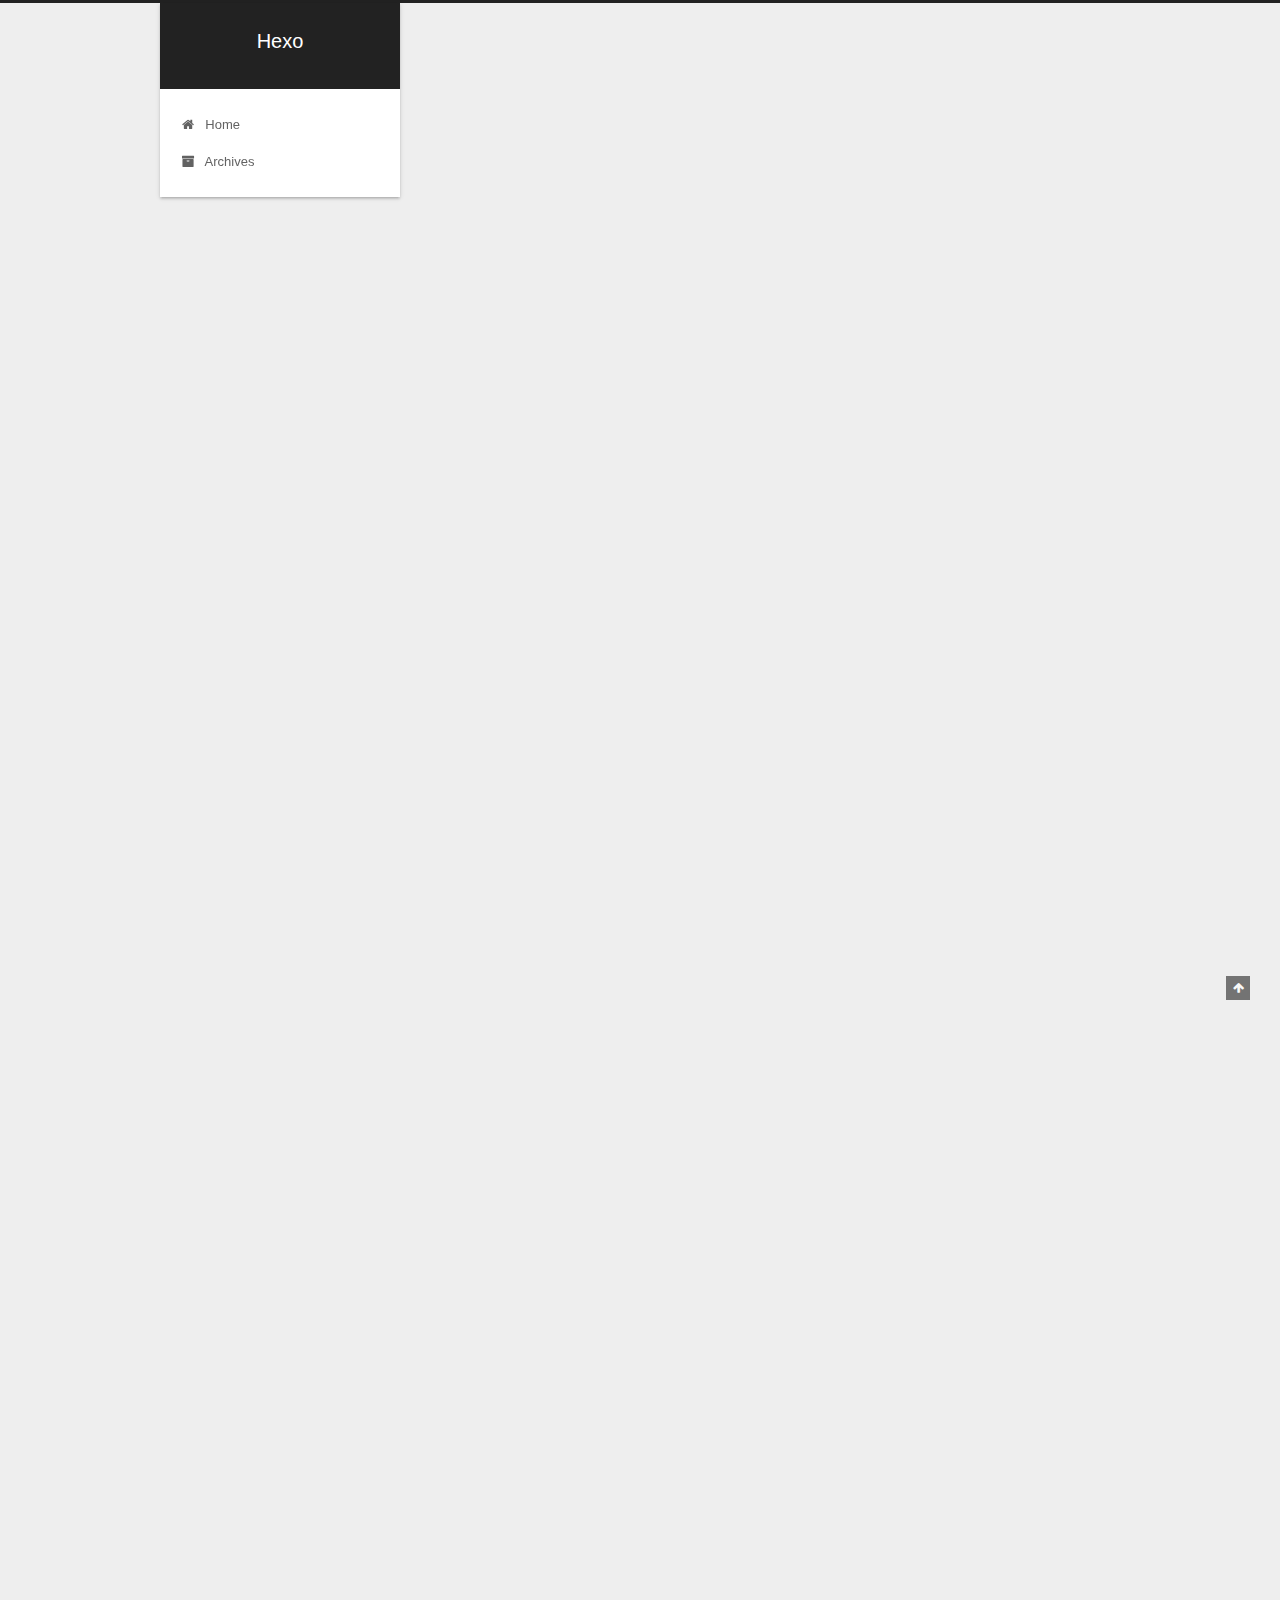
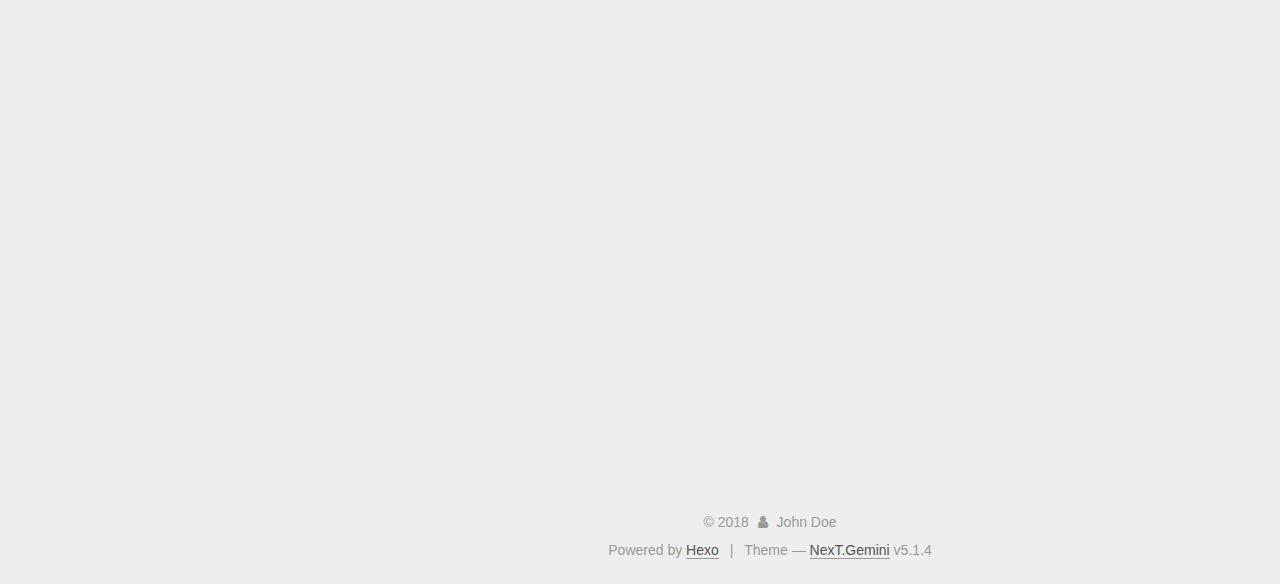
==== commit fdd3c621: "Site updated: 2018-10-16 17:14:30" ====
--- a/index.html
+++ b/index.html
@@ -5,7 +5,7 @@
   
 
 
-<html class="theme-next mist use-motion" lang="">
+<html class="theme-next gemini use-motion" lang="">
 <head>
   <meta charset="UTF-8"/>
 <meta http-equiv="X-UA-Compatible" content="IE=edge" />
@@ -93,7 +93,7 @@
   var NexT = window.NexT || {};
   var CONFIG = {
     root: '/',
-    scheme: 'Mist',
+    scheme: 'Gemini',
     version: '5.1.4',
     sidebar: {"position":"left","display":"post","offset":12,"b2t":false,"scrollpercent":false,"onmobile":false},
     fancybox: true,
@@ -577,7 +577,7 @@
 
 
 
-  <div class="theme-info">Theme &mdash; <a class="theme-link" target="_blank" href="https://github.com/iissnan/hexo-theme-next">NexT.Mist</a> v5.1.4</div>
+  <div class="theme-info">Theme &mdash; <a class="theme-link" target="_blank" href="https://github.com/iissnan/hexo-theme-next">NexT.Gemini</a> v5.1.4</div>
 
 
 
@@ -677,6 +677,13 @@
   
   
 
+
+  <script type="text/javascript" src="/js/src/affix.js?v=5.1.4"></script>
+
+  <script type="text/javascript" src="/js/src/schemes/pisces.js?v=5.1.4"></script>
+
+
+
   
 
   
--- a/css/main.css
+++ b/css/main.css
@@ -189,7 +189,7 @@
   font-size: 14px;
   line-height: 2;
   color: #555;
-  background: #fff;
+  background: #eee;
 }
 @media (max-width: 767px) {
   body {
@@ -226,51 +226,51 @@
   margin: 20px 0 15px;
 }
 h1 {
-  font-size: 24px;
+  font-size: 22px;
 }
 @media (max-width: 767px) {
   h1 {
-    font-size: 20px;
+    font-size: 18px;
   }
 }
 h2 {
-  font-size: 22px;
+  font-size: 20px;
 }
 @media (max-width: 767px) {
   h2 {
-    font-size: 18px;
+    font-size: 16px;
   }
 }
 h3 {
-  font-size: 20px;
+  font-size: 18px;
 }
 @media (max-width: 767px) {
   h3 {
-    font-size: 16px;
+    font-size: 14px;
   }
 }
 h4 {
-  font-size: 18px;
+  font-size: 16px;
 }
 @media (max-width: 767px) {
   h4 {
-    font-size: 14px;
+    font-size: 12px;
   }
 }
 h5 {
-  font-size: 16px;
+  font-size: 14px;
 }
 @media (max-width: 767px) {
   h5 {
-    font-size: 12px;
+    font-size: 10px;
   }
 }
 h6 {
-  font-size: 14px;
+  font-size: 12px;
 }
 @media (max-width: 767px) {
   h6 {
-    font-size: 10px;
+    font-size: 8px;
   }
 }
 p {
@@ -445,7 +445,7 @@
 .header-inner {
   margin: 0 auto;
   padding: 100px 0 70px;
-  width: 700px;
+  width: calc(100% - 252px);
 }
 @media (min-width: 1600px) {
   .container .header-inner {
@@ -457,7 +457,7 @@
 }
 .main-inner {
   margin: 0 auto;
-  width: 700px;
+  width: calc(100% - 252px);
 }
 @media (min-width: 1600px) {
   .container .main-inner {
@@ -474,7 +474,7 @@
 .footer-inner {
   box-sizing: border-box;
   margin: 20px auto;
-  width: 700px;
+  width: calc(100% - 252px);
 }
 @media (min-width: 1600px) {
   .container .footer-inner {
@@ -653,8 +653,8 @@
 @media (min-width: 992px) {
   .full-image.full-image.full-image.full-image {
     max-width: none;
-    width: 110%;
-    margin: 25px -5%;
+    width: 118%;
+    margin: 0 -9%;
   }
 }
 .blockquote-center,
@@ -941,10 +941,10 @@
   padding: 0 20px;
   font-size: 14px;
   color: #555;
-  background: transparent;
-  border: 2px solid #222;
+  background: #fff;
+  border: 2px solid #555;
   text-decoration: none;
-  border-radius: 0;
+  border-radius: 2px;
   transition-property: background-color;
   transition-duration: 0.2s;
   transition-timing-function: ease-in-out;
@@ -953,8 +953,8 @@
 }
 .btn:hover {
   border-color: #222;
-  color: #222;
-  background: #fff;
+  color: #fff;
+  background: #222;
 }
 .btn +.btn {
   margin: 0 0 8px 8px;
@@ -1066,7 +1066,7 @@
   width: 24px;
   background: #222;
   font-size: 12px;
-  opacity: 1;
+  opacity: 0.6;
   color: #fff;
   cursor: pointer;
   text-align: center;
@@ -1087,7 +1087,7 @@
   }
 }
 .back-to-top.back-to-top-on {
-  bottom: 19px;
+  bottom: 30px;
 }
 .header {
   background: transparent;
@@ -1101,7 +1101,7 @@
 }
 .site-meta {
   margin: 0;
-  text-align: left;
+  text-align: center;
 }
 @media (max-width: 767px) {
   .site-meta {
@@ -1112,12 +1112,12 @@
   position: relative;
   display: inline-block;
   padding: 0 40px;
-  color: #222;
+  color: #fff;
   background: #222;
   border-bottom: none;
 }
 .brand:hover {
-  color: #222;
+  color: #fff;
 }
 .logo {
   display: inline-block;
@@ -1136,7 +1136,7 @@
 .site-subtitle {
   margin-top: 10px;
   font-size: 13px;
-  color: #999;
+  color: #ddd;
 }
 .use-motion .brand {
   opacity: 0;
@@ -1209,7 +1209,8 @@
   transition-timing-function: ease-in-out;
   transition-delay: 0s;
 }
-.menu .menu-item a:hover {
+.menu .menu-item a:hover,
+.menu-item-active a {
   border-bottom-color: #222;
 }
 .menu .menu-item .fa {
@@ -1348,7 +1349,7 @@
 .posts-collapse {
   position: relative;
   z-index: 1010;
-  margin-left: 0;
+  margin-left: 55px;
 }
 .posts-collapse::after {
   content: " ";
@@ -1738,20 +1739,20 @@
   display: block;
   margin: 0 auto;
   padding: 2px;
-  max-width: 96px;
+  max-width: 120px;
   height: auto;
-  border: 2px solid #333;
+  border: 1px solid #eee;
 }
 .site-author-name {
-  margin: 5px 0 0;
+  margin: 0;
   text-align: center;
-  color: #f5f5f5;
-  font-weight: normal;
+  color: #222;
+  font-weight: 600;
 }
 .site-description {
-  margin-top: 5px;
+  margin-top: 0;
   text-align: center;
-  font-size: 14px;
+  font-size: 13px;
   color: #999;
 }
 .site-state {
@@ -1763,7 +1764,7 @@
 .site-state-item {
   display: inline-block;
   padding: 0 15px;
-  border-left: 1px solid #333;
+  border-left: 1px solid #eee;
 }
 .site-state-item:first-child {
   border-left: none;
@@ -1776,11 +1777,11 @@
   text-align: center;
   color: inherit;
   font-weight: 600;
-  font-size: 18px;
+  font-size: 16px;
 }
 .site-state-item-name {
   font-size: 13px;
-  color: inherit;
+  color: #999;
 }
 .feed-link {
   margin-top: 20px;
@@ -1822,7 +1823,7 @@
   width: 4px;
   height: 4px;
   border-radius: 50%;
-  background: #69fffc;
+  background: #ff7cf1;
 }
 .links-of-blogroll {
   font-size: 13px;
@@ -1860,7 +1861,7 @@
   color: #555;
 }
 .sidebar-nav li:hover {
-  color: #f5f5f5;
+  color: #fc6423;
 }
 .page-post-detail .sidebar-nav-toc {
   padding: 0 5px;
@@ -1869,11 +1870,11 @@
   margin-left: 10px;
 }
 .sidebar-nav .sidebar-nav-active {
-  color: #87daff;
-  border-bottom-color: #87daff;
+  color: #fc6423;
+  border-bottom-color: #fc6423;
 }
 .sidebar-nav .sidebar-nav-active:hover {
-  color: #87daff;
+  color: #fc6423;
 }
 .sidebar-panel {
   display: none;
@@ -1906,12 +1907,12 @@
   transition-timing-function: ease-in-out;
   transition-delay: 0s;
   transition-property: all;
-  color: #999;
-  border-bottom-color: #555;
+  color: #666;
+  border-bottom-color: #ccc;
 }
 .post-toc ol a:hover {
-  color: #ccc;
-  border-bottom-color: #ccc;
+  color: #000;
+  border-bottom-color: #000;
 }
 .post-toc .nav-item {
   overflow: hidden;
@@ -1933,14 +1934,14 @@
   display: block;
 }
 .post-toc .nav .active > a {
-  color: #87daff;
-  border-bottom-color: #87daff;
+  color: #fc6423;
+  border-bottom-color: #fc6423;
 }
 .post-toc .nav .active-current > a {
-  color: #87daff;
+  color: #fc6423;
 }
 .post-toc .nav .active-current > a:hover {
-  color: #87daff;
+  color: #fc6423;
 }
 .footer {
   font-size: 14px;
@@ -2580,327 +2581,543 @@
   }
 }
 .page-post-detail .sidebar-toggle-line {
-  background: #87daff;
+  background: #fc6423;
 }
 .page-post-detail .comments {
   overflow: hidden;
 }
-h1,
-h2,
-h3,
-h4,
-h5,
-h6 {
-  margin: 20px 0 10px;
-}
-p {
-  margin: 0 0 25px 0;
-}
-a {
-  border-bottom-color: #ccc;
-}
-hr {
-  margin: 20px 0;
-  height: 2px;
-}
-.main-inner {
-  margin-top: 80px;
-}
 .header {
-  background: #f5f5f5;
+  position: relative;
+  margin: 0 auto;
+  width: 75%;
+}
+@media (min-width: 768px) and (max-width: 991px) {
+  .header {
+    width: auto;
+  }
+}
+@media (max-width: 767px) {
+  .header {
+    width: auto;
+  }
 }
 .header-inner {
-  padding: 25px 0 20px;
-}
-.header-inner:before,
-.header-inner:after {
+  position: absolute;
+  top: 0;
+  overflow: hidden;
+  padding: 0;
+  width: 240px;
+  background: #fff;
+  box-shadow: 0 2px 2px 0 rgba(0,0,0,0.12), 0 3px 1px -2px rgba(0,0,0,0.06), 0 1px 5px 0 rgba(0,0,0,0.12);
+  border-radius: initial;
+}
+@media (min-width: 1600px) {
+  .container .header-inner {
+    width: 240px;
+  }
+}
+@media (min-width: 768px) and (max-width: 991px) {
+  .header-inner {
+    position: relative;
+    width: auto;
+    border-radius: initial;
+  }
+}
+@media (max-width: 767px) {
+  .header-inner {
+    position: relative;
+    width: auto;
+    border-radius: initial;
+  }
+}
+.main:before,
+.main:after {
   content: " ";
   display: table;
 }
-.header-inner:after {
+.main:after {
   clear: both;
 }
-@media (max-width: 767px) {
-  .header-inner {
+@media (min-width: 768px) and (max-width: 991px) {
+  .main {
+    padding-bottom: 100px;
+  }
+}
+@media (max-width: 767px) {
+  .main {
+    padding-bottom: 100px;
+  }
+}
+.container .main-inner {
+  width: 75%;
+}
+@media (min-width: 768px) and (max-width: 991px) {
+  .container .main-inner {
     width: auto;
-    margin-bottom: 50px;
-    padding: 10px;
-  }
+  }
+}
+@media (max-width: 767px) {
+  .container .main-inner {
+    width: auto;
+  }
+}
+.content-wrap {
+  float: right;
+  box-sizing: border-box;
+  padding: 40px;
+  width: calc(100% - 252px);
+  background: #fff;
+  min-height: 700px;
+  box-shadow: 0 2px 2px 0 rgba(0,0,0,0.12), 0 3px 1px -2px rgba(0,0,0,0.06), 0 1px 5px 0 rgba(0,0,0,0.12);
+  border-radius: initial;
+}
+@media (min-width: 768px) and (max-width: 991px) {
+  .content-wrap {
+    width: 100%;
+    padding: 20px;
+    border-radius: initial;
+  }
+}
+@media (max-width: 767px) {
+  .content-wrap {
+    width: 100%;
+    padding: 20px;
+    min-height: auto;
+    border-radius: initial;
+  }
+}
+.sidebar {
+  position: static;
+  float: left;
+  margin-top: 300px;
+  width: 240px;
+  background: #eee;
+  box-shadow: none;
+}
+@media (min-width: 768px) and (max-width: 991px) {
+  .sidebar {
+    display: none;
+  }
+}
+@media (max-width: 767px) {
+  .sidebar {
+    display: none;
+  }
+}
+.sidebar-toggle {
+  display: none;
+}
+.footer-inner {
+  width: 75%;
+  padding-left: 260px;
+}
+@media (min-width: 768px) and (max-width: 991px) {
+  .footer-inner {
+    width: auto;
+    padding-left: 0 !important;
+    padding-right: 0 !important;
+  }
+}
+@media (max-width: 767px) {
+  .footer-inner {
+    width: auto;
+    padding-left: 0 !important;
+    padding-right: 0 !important;
+  }
+}
+.sidebar-position-right .header-inner {
+  right: 0;
+}
+.sidebar-position-right .content-wrap {
+  float: left;
+}
+.sidebar-position-right .sidebar {
+  float: right;
+}
+.sidebar-position-right .footer-inner {
+  padding-left: 0;
+  padding-right: 260px;
+}
+.site-brand-wrapper {
+  position: relative;
 }
 .site-meta {
-  float: left;
-  margin-left: -20px;
-  line-height: normal;
-}
-@media (max-width: 767px) {
+  padding: 20px 0;
+  color: #fff;
+  background: #222;
+}
+@media (min-width: 768px) and (max-width: 991px) {
   .site-meta {
-    margin-left: 10px;
-  }
-}
-.site-meta .brand {
-  padding: 2px 1px;
+    box-shadow: 0 0 16px rgba(0,0,0,0.5);
+  }
+}
+@media (max-width: 767px) {
+  .site-meta {
+    box-shadow: 0 0 16px rgba(0,0,0,0.5);
+  }
+}
+.brand {
+  padding: 0;
   background: none;
 }
-@media (max-width: 767px) {
-  .site-meta .brand {
-    display: block;
-  }
-}
-.site-meta .logo {
-  display: none;
-}
-.site-meta .site-title {
-  font-size: 22px;
-  font-weight: bolder;
-}
-@media (max-width: 767px) {
-  .site-meta .site-title {
-    line-height: 34px;
-  }
-}
-.logo-line-before,
-.logo-line-after {
-  display: block;
-  overflow: hidden;
-  margin: 0 auto;
-  width: 75%;
-}
-@media (max-width: 767px) {
-  .logo-line-before,
-  .logo-line-after {
-    display: none;
-  }
-}
-.logo-line-before i,
-.logo-line-after i {
-  position: relative;
-  display: block;
-  height: 2px;
-  background: #222;
-}
-@media (max-width: 767px) {
-  .logo-line-before i,
-  .logo-line-after i {
-    height: 3px;
-  }
-}
-.use-motion .logo-line-before i {
-  left: -100%;
-}
-.use-motion .logo-line-after i {
-  right: -100%;
+.brand:hover {
+  color: #fff;
 }
 .site-subtitle {
-  display: none;
-}
-.site-nav-toggle {
-  position: static;
-  float: right;
-}
-.menu {
-  float: right;
-  margin: 8px 0 0 0;
-}
-@media (max-width: 767px) {
-  .menu {
-    margin: 20px 0 0 0;
-    padding: 0;
-  }
-}
-.menu br {
-  display: none;
-}
-.menu .menu-item {
-  margin: 0;
-}
-@media (max-width: 767px) {
-  .menu .menu-item {
-    display: block;
-  }
-}
-.menu .menu-item a {
-  padding: 0 10px;
-  background: none;
-  border: none;
-  border-radius: 2px;
-  transition-property: background;
-}
-@media (max-width: 767px) {
-  .menu .menu-item a {
-    text-align: left;
-  }
-}
-.menu .menu-item a:hover {
-  background: #e1e1e1;
-}
-.menu a::before {
-  display: none;
-}
-@media (max-width: 767px) {
-  .menu a::before {
-    display: block;
-  }
-}
-@media (max-width: 767px) {
-  .menu {
-    float: none;
-  }
+  margin: 10px 10px 0;
+  font-weight: initial;
 }
 .site-search form {
   display: none;
 }
+.site-nav {
+  border-top: none;
+}
+@media (min-width: 768px) and (max-width: 991px) {
+  .site-nav {
+    display: none !important;
+  }
+}
+@media (min-width: 768px) and (max-width: 991px) {
+  .site-nav-on {
+    display: block !important;
+  }
+}
+.menu .menu-item {
+  display: block;
+  margin: 0;
+}
+.menu .menu-item a {
+  position: relative;
+  box-sizing: border-box;
+  padding: 5px 20px;
+  text-align: left;
+  line-height: inherit;
+  transition-property: background-color;
+  transition-duration: 0.2s;
+  transition-timing-function: ease-in-out;
+  transition-delay: 0s;
+}
+.menu .menu-item a:hover,
+.menu-item-active a {
+  background: #f9f9f9;
+  border-bottom-color: #fff;
+}
+.menu .menu-item br {
+  display: none;
+}
+.menu-item-active a:after {
+  content: " ";
+  position: absolute;
+  top: 50%;
+  margin-top: -3px;
+  right: 15px;
+  width: 6px;
+  height: 6px;
+  border-radius: 50%;
+  background-color: #bbb;
+}
+.btn-bar {
+  background-color: #fff;
+}
+.site-nav-toggle {
+  left: 20px;
+  top: 50%;
+  -webkit-transform: translateY(-50%);
+  -webkit-transform: translateY(-50%);
+  -moz-transform: translateY(-50%);
+  -ms-transform: translateY(-50%);
+  -o-transform: translateY(-50%);
+  transform: translateY(-50%);
+}
+@media (min-width: 768px) and (max-width: 991px) {
+  .site-nav-toggle {
+    display: block;
+  }
+}
+.use-motion .sidebar .motion-element {
+  opacity: 1;
+}
+.sidebar {
+  margin-left: -100%;
+  right: auto;
+  bottom: auto;
+  -webkit-transform: none;
+}
+.sidebar-inner {
+  box-sizing: border-box;
+  width: 240px;
+  color: #555;
+  background: #fff;
+  box-shadow: 0 2px 2px 0 rgba(0,0,0,0.12), 0 3px 1px -2px rgba(0,0,0,0.06), 0 1px 5px 0 rgba(0,0,0,0.12), 0 -1px 0.5px 0 rgba(0,0,0,0.09);
+  border-radius: initial;
+  opacity: 0;
+}
+.sidebar-inner.affix {
+  position: fixed;
+  top: 12px;
+}
+.sidebar-inner.affix-bottom {
+  position: absolute;
+}
+.site-overview {
+  text-align: left;
+}
+.site-author:before,
+.site-author:after {
+  content: " ";
+  display: table;
+}
+.site-author:after {
+  clear: both;
+}
+.sidebar a {
+  color: #555;
+}
+.sidebar a:hover {
+  color: #222;
+}
+.site-state-item {
+  padding: 0 10px;
+}
+.links-of-author-item a:before {
+  display: none;
+}
+.links-of-author-item a {
+  border-bottom: none;
+  text-decoration: underline;
+}
+.feed-link {
+  border-top: 1px dotted #ccc;
+  border-bottom: 1px dotted #ccc;
+  text-align: center;
+}
+.feed-link a {
+  display: block;
+  color: #fc6423;
+  border: none;
+}
+.feed-link a:hover {
+  background: none;
+  color: #e34603;
+}
+.feed-link a:hover i {
+  color: #e34603;
+}
+.links-of-author {
+  display: flex;
+  flex-wrap: wrap;
+  justify-content: center;
+}
+.links-of-author-item {
+  margin: 5px 0 0;
+  width: 50%;
+}
+.links-of-author-item a {
+  max-width: 216px;
+  box-sizing: border-box;
+  display: inline-block;
+  margin-right: 0;
+  margin-bottom: 0;
+  padding: 0 5px;
+  overflow: hidden;
+  white-space: nowrap;
+  text-overflow: ellipsis;
+}
+.links-of-author-item a {
+  display: block;
+  text-decoration: none;
+}
+.links-of-author-item a:hover {
+  border-radius: 4px;
+  background: #eee;
+}
+.links-of-author-item .fa {
+  margin-right: 2px;
+  font-size: 16px;
+}
+.links-of-author-item .fa-globe {
+  font-size: 15px;
+}
+.links-of-blogroll {
+  text-align: center;
+  margin-top: 20px;
+  padding: 3px 0 0;
+  border-top: 1px dotted #ccc;
+}
+.links-of-blogroll-title {
+  margin-top: 0;
+}
+.links-of-blogroll-item {
+  padding: 0;
+}
+.links-of-blogroll-inline:before,
+.links-of-blogroll-inline:after {
+  content: " ";
+  display: table;
+}
+.links-of-blogroll-inline:after {
+  clear: both;
+}
+.links-of-blogroll-inline .links-of-blogroll-item {
+  margin: 5px 0 0;
+  width: 50%;
+  display: inline-block;
+  width: unset;
+}
+.links-of-blogroll-inline .links-of-blogroll-item a {
+  max-width: 216px;
+  box-sizing: border-box;
+  display: inline-block;
+  margin-right: 0;
+  margin-bottom: 0;
+  padding: 0 5px;
+  overflow: hidden;
+  white-space: nowrap;
+  text-overflow: ellipsis;
+}
+.content-wrap {
+  padding: initial;
+  background: initial;
+  box-shadow: initial;
+  border-radius: initial;
+}
+.post-block {
+  padding: 40px;
+  background: #fff;
+  box-shadow: 0 2px 2px 0 rgba(0,0,0,0.12), 0 3px 1px -2px rgba(0,0,0,0.06), 0 1px 5px 0 rgba(0,0,0,0.12);
+  border-radius: initial;
+}
+#posts > article + article .post-block {
+  margin-top: 12px;
+  box-shadow: 0 2px 2px 0 rgba(0,0,0,0.12), 0 3px 1px -2px rgba(0,0,0,0.06), 0 1px 5px 0 rgba(0,0,0,0.12), 0 -1px 0.5px 0 rgba(0,0,0,0.09);
+  border-radius: initial;
+}
+.comments {
+  padding: 40px;
+  margin: initial;
+  margin-top: 12px;
+  background: #fff;
+  box-shadow: 0 2px 2px 0 rgba(0,0,0,0.12), 0 3px 1px -2px rgba(0,0,0,0.06), 0 1px 5px 0 rgba(0,0,0,0.12), 0 -1px 0.5px 0 rgba(0,0,0,0.09);
+  border-radius: initial;
+}
 .posts-expand {
-  padding-top: 0;
-}
-.posts-expand .post-title,
-.posts-expand .post-meta {
-  text-align: left;
-}
-@media (max-width: 767px) {
-  .posts-expand .post-title,
-  .posts-expand .post-meta {
-    text-align: center;
-  }
-}
-.posts-expand .post-eof {
-  display: none;
-}
-.posts-expand .post {
-  margin-top: 120px;
-}
-.posts-expand .post:first-child {
-  margin-top: 0;
-}
-.posts-expand .post-meta {
-  margin-top: 5px;
-  margin-bottom: 20px;
+  padding-top: initial;
+}
+.post-nav-divider {
+  width: 4%;
+}
+.post-nav-item {
+  width: 48%;
+}
+.post-eof,
+.post-spread {
+  display: none !important;
+}
+.pagination {
+  margin: 12px 0 0;
+  border-top: initial;
+  background: #fff;
+  box-shadow: 0 2px 2px 0 rgba(0,0,0,0.12), 0 3px 1px -2px rgba(0,0,0,0.06), 0 1px 5px 0 rgba(0,0,0,0.12), 0 -1px 0.5px 0 rgba(0,0,0,0.09);
+  border-radius: initial;
+  padding: 10px 0 10px;
+}
+.pagination .prev,
+.pagination .next,
+.pagination .page-number {
+  margin-bottom: initial;
+  top: initial;
+}
+.main {
+  padding-bottom: initial;
+}
+.footer {
+  bottom: auto;
+}
+.post-header h1,
+.post-header h2 {
+  margin: initial;
+}
+.posts-expand .post-title-link {
+  line-height: inherit;
 }
 .posts-expand .post-title {
-  position: relative;
-  font-size: 26px;
-  font-weight: 400;
-}
-@media (max-width: 767px) {
-  .posts-expand .post-title {
-    font-size: 22px;
-  }
-}
-@media (min-width: 1600px) {
-  .posts-expand .post-title {
-    font-size: 26px;
-  }
-}
-.posts-expand .post-title:hover:before {
-  background: #222;
-}
-@media (max-width: 767px) {
-  .posts-expand .post-body {
-    font-size: 12px;
-  }
-}
-.posts-expand .post-body img {
-  margin: 0;
-}
-.posts-expand .post-tags {
-  text-align: left;
-}
-.posts-expand .post-tags a {
-  padding: 1px 5px;
-  background: #f5f5f5;
-  border-bottom: none;
-}
-.posts-expand .post-tags a:hover {
-  background: #ccc;
-}
-.posts-expand .post-nav {
-  margin-top: 40px;
-}
-.post-button {
-  margin-top: 20px;
-  text-align: left;
-}
-.post-button a {
-  padding: 0;
-  font-size: 14px;
-  background: none;
-  border: none;
-  border-bottom: 2px solid #666;
-  transition-property: border;
-}
-@media (max-width: 767px) {
-  .post-button a {
-    font-size: 12px;
-  }
-}
-@media (min-width: 1600px) {
-  .post-button a {
-    font-size: 16px;
-  }
-}
-.post-button a:hover {
-  border-bottom-color: #222;
-}
-.links-of-blogroll-inline .links-of-blogroll-item {
-  display: inline-block;
-}
-.btn {
-  padding: 0 10px;
-  border-width: 2px;
-  border-radius: 0;
-}
-.headband {
-  display: none;
-}
-.site-search {
-  position: relative;
-  float: right;
-  margin-top: 5px;
-  padding-top: 3px;
-}
-@media (max-width: 767px) {
-  .site-search {
-    float: none;
-    padding: 0 10px;
-  }
-}
-@media (max-width: 767px) {
-  .container .main-inner {
-    width: auto;
-  }
-}
-.page-post-detail .post-title,
-.page-post-detail .post-meta {
-  text-align: center;
-}
-.page-post-detail .post-title:before {
-  display: none;
-}
-.page-post-detail .post-meta {
-  margin-bottom: 60px;
-}
-.pagination {
-  margin: 120px 0 0;
-  text-align: left;
-}
-@media (max-width: 767px) {
+  font-size: 1.7em;
+}
+.post-body h1 {
+  font-size: 1.6em;
+  border-bottom: 1px solid #eee;
+}
+.post-body h2 {
+  font-size: 1.45em;
+  border-bottom: 1px solid #eee;
+}
+.post-body h3 {
+  font-size: 1.3em;
+  border-bottom: 1px dotted #eee;
+}
+.post-body h4 {
+  font-size: 1.2em;
+}
+.post-body h5 {
+  font-size: 1.07em;
+}
+.post-body h6 {
+  font-size: 1.03em;
+}
+@media (min-width: 768px) and (max-width: 991px) {
+  .content-wrap {
+    padding: 10px;
+  }
+  .posts-expand {
+    margin: initial;
+  }
+  .posts-expand .post-button {
+    margin-top: 20px;
+  }
+  .post-block {
+    padding: 20px;
+    box-shadow: 0 2px 2px 0 rgba(0,0,0,0.12), 0 3px 1px -2px rgba(0,0,0,0.06), 0 1px 5px 0 rgba(0,0,0,0.12), 0 -1px 0.5px 0 rgba(0,0,0,0.09);
+    border-radius: initial;
+  }
+  #posts > article + article .post-block {
+    margin-top: 10px;
+  }
+  .comments {
+    margin-top: 10px;
+    padding: 10px 20px;
+  }
   .pagination {
-    margin: 80px 10px 0;
-    text-align: center;
-  }
-}
-.footer {
-  margin-top: 80px;
-  padding: 10px 0;
-  background: #f5f5f5;
-  color: #666;
-}
-.footer-inner {
-  margin: 0 auto;
-  text-align: left;
-}
-@media (max-width: 767px) {
-  .footer-inner {
-    width: auto;
-    text-align: center;
-  }
-}
+    margin: 10px 0 0;
+  }
+}
+@media (max-width: 767px) {
+  .content-wrap {
+    padding: 8px;
+  }
+  .posts-expand {
+    margin: initial;
+  }
+  .posts-expand .post-button {
+    margin-top: 12px;
+  }
+  .posts-expand img {
+    padding: initial !important;
+  }
+  .post-block {
+    padding: 12px;
+    min-height: auto;
+    box-shadow: 0 2px 2px 0 rgba(0,0,0,0.12), 0 3px 1px -2px rgba(0,0,0,0.06), 0 1px 5px 0 rgba(0,0,0,0.12), 0 -1px 0.5px 0 rgba(0,0,0,0.09);
+    border-radius: initial;
+  }
+  #posts > article + article .post-block {
+    margin-top: 8px;
+  }
+  .comments {
+    margin-top: 8px;
+    padding: 0 12px;
+  }
+  .pagination {
+    margin: 8px 0 0;
+  }
+}
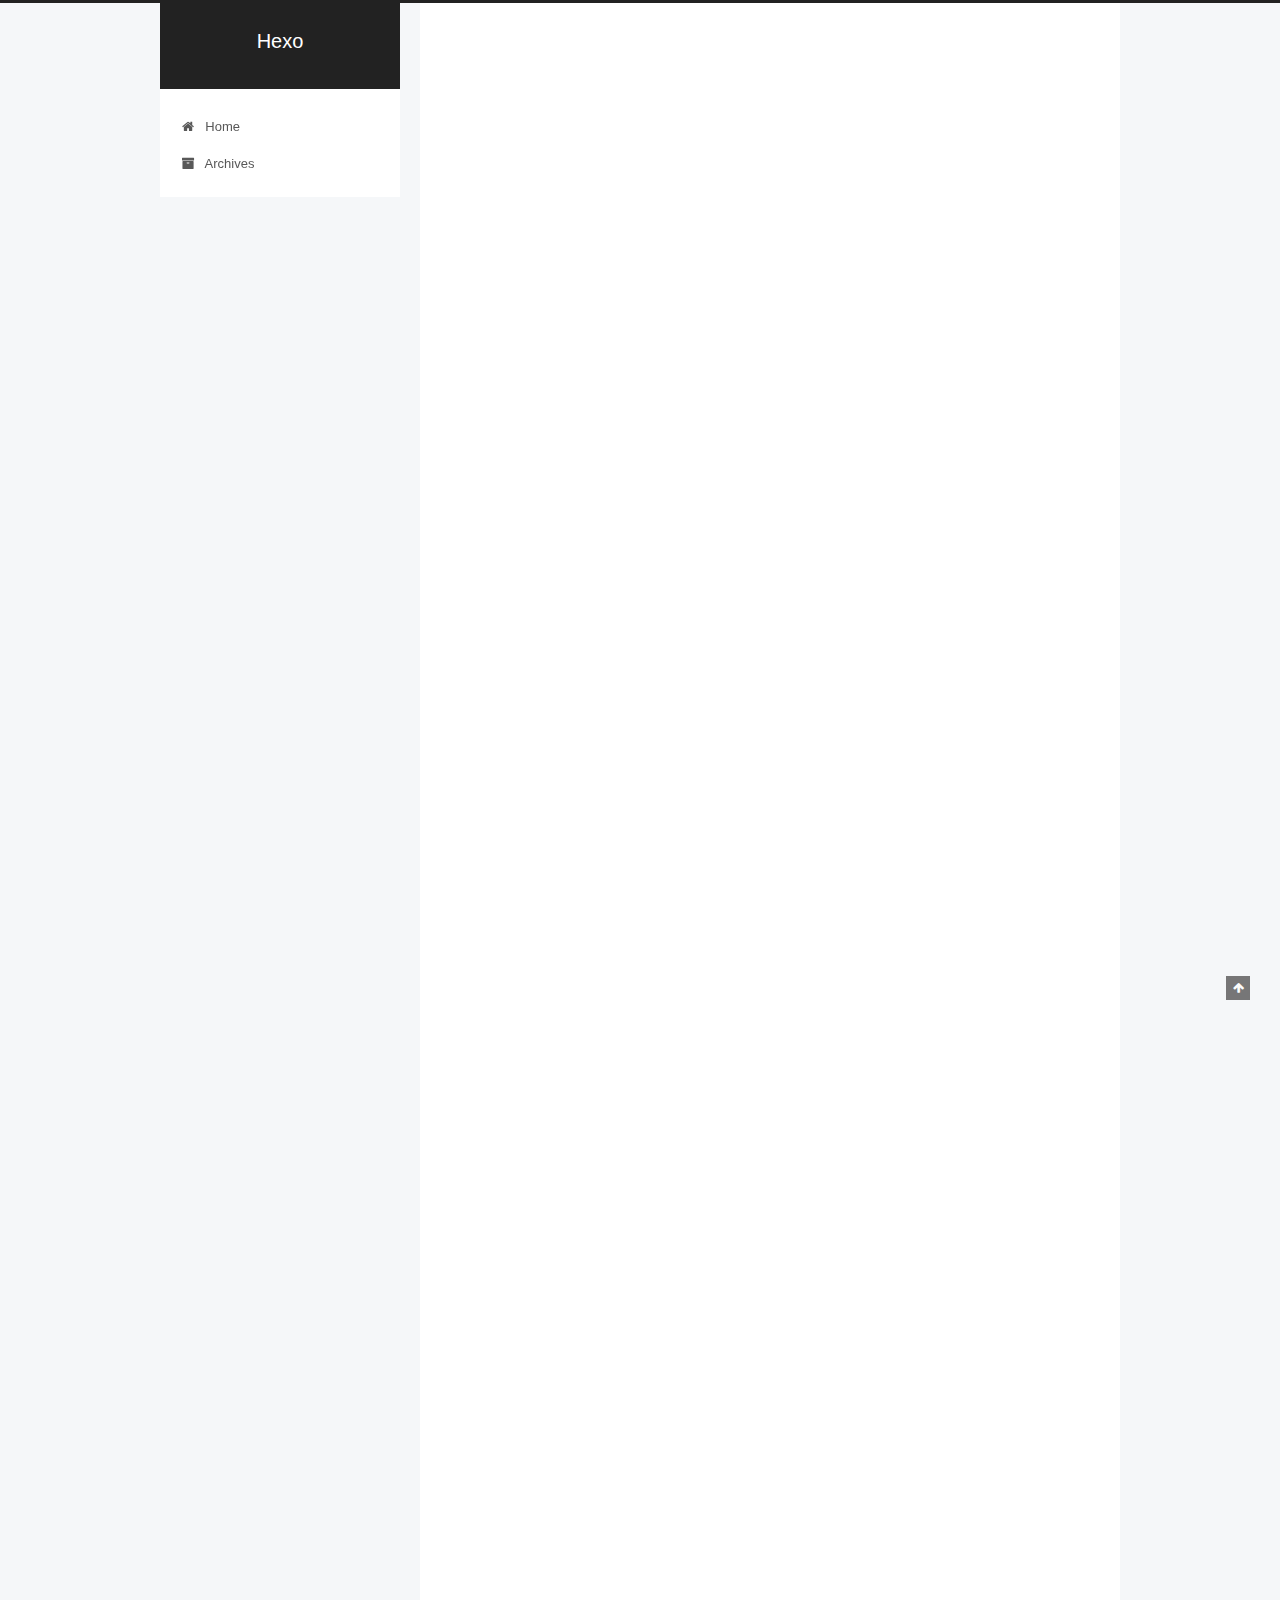
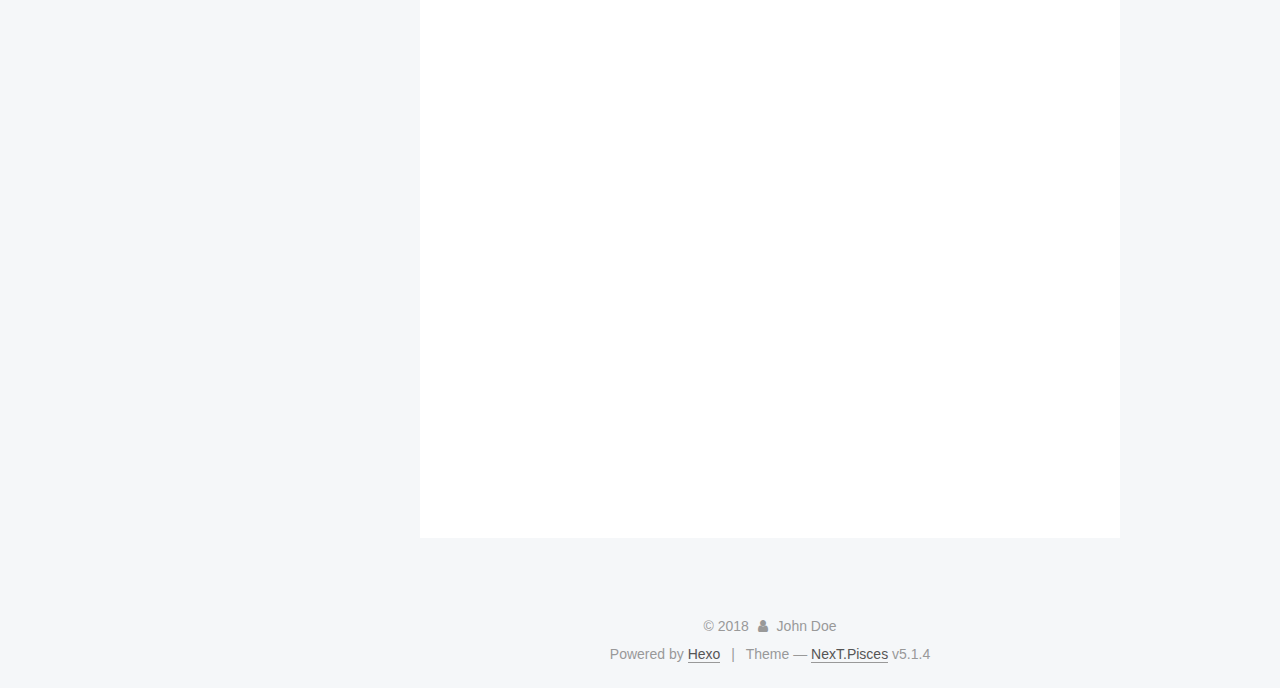
==== commit 0b8ba398: "Site updated: 2018-10-16 17:21:27" ====
--- a/index.html
+++ b/index.html
@@ -5,7 +5,7 @@
   
 
 
-<html class="theme-next gemini use-motion" lang="">
+<html class="theme-next pisces use-motion" lang="">
 <head>
   <meta charset="UTF-8"/>
 <meta http-equiv="X-UA-Compatible" content="IE=edge" />
@@ -93,7 +93,7 @@
   var NexT = window.NexT || {};
   var CONFIG = {
     root: '/',
-    scheme: 'Gemini',
+    scheme: 'Pisces',
     version: '5.1.4',
     sidebar: {"position":"left","display":"post","offset":12,"b2t":false,"scrollpercent":false,"onmobile":false},
     fancybox: true,
@@ -577,7 +577,7 @@
 
 
 
-  <div class="theme-info">Theme &mdash; <a class="theme-link" target="_blank" href="https://github.com/iissnan/hexo-theme-next">NexT.Gemini</a> v5.1.4</div>
+  <div class="theme-info">Theme &mdash; <a class="theme-link" target="_blank" href="https://github.com/iissnan/hexo-theme-next">NexT.Pisces</a> v5.1.4</div>
 
 
 
--- a/css/main.css
+++ b/css/main.css
@@ -189,7 +189,7 @@
   font-size: 14px;
   line-height: 2;
   color: #555;
-  background: #eee;
+  background: #f5f7f9;
 }
 @media (max-width: 767px) {
   body {
@@ -445,7 +445,7 @@
 .header-inner {
   margin: 0 auto;
   padding: 100px 0 70px;
-  width: calc(100% - 252px);
+  width: 700px;
 }
 @media (min-width: 1600px) {
   .container .header-inner {
@@ -457,7 +457,7 @@
 }
 .main-inner {
   margin: 0 auto;
-  width: calc(100% - 252px);
+  width: 700px;
 }
 @media (min-width: 1600px) {
   .container .main-inner {
@@ -474,7 +474,7 @@
 .footer-inner {
   box-sizing: border-box;
   margin: 20px auto;
-  width: calc(100% - 252px);
+  width: 700px;
 }
 @media (min-width: 1600px) {
   .container .footer-inner {
@@ -1823,7 +1823,7 @@
   width: 4px;
   height: 4px;
   border-radius: 50%;
-  background: #ff7cf1;
+  background: #fff07e;
 }
 .links-of-blogroll {
   font-size: 13px;
@@ -2346,6 +2346,16 @@
   transform: translate(-50%, -50%);
   color: #ccc;
 }
+@media (min-width: 768px) and (max-width: 991px) {
+  .busuanzi-count {
+    width: auto;
+  }
+}
+@media (max-width: 767px) {
+  .busuanzi-count {
+    width: auto;
+  }
+}
 .site-uv,
 .site-pv,
 .page-pv {
@@ -2589,7 +2599,7 @@
 .header {
   position: relative;
   margin: 0 auto;
-  width: 75%;
+  width: 960px;
 }
 @media (min-width: 768px) and (max-width: 991px) {
   .header {
@@ -2608,7 +2618,7 @@
   padding: 0;
   width: 240px;
   background: #fff;
-  box-shadow: 0 2px 2px 0 rgba(0,0,0,0.12), 0 3px 1px -2px rgba(0,0,0,0.06), 0 1px 5px 0 rgba(0,0,0,0.12);
+  box-shadow: initial;
   border-radius: initial;
 }
 @media (min-width: 1600px) {
@@ -2649,7 +2659,7 @@
   }
 }
 .container .main-inner {
-  width: 75%;
+  width: 960px;
 }
 @media (min-width: 768px) and (max-width: 991px) {
   .container .main-inner {
@@ -2665,10 +2675,10 @@
   float: right;
   box-sizing: border-box;
   padding: 40px;
-  width: calc(100% - 252px);
+  width: 700px;
   background: #fff;
   min-height: 700px;
-  box-shadow: 0 2px 2px 0 rgba(0,0,0,0.12), 0 3px 1px -2px rgba(0,0,0,0.06), 0 1px 5px 0 rgba(0,0,0,0.12);
+  box-shadow: initial;
   border-radius: initial;
 }
 @media (min-width: 768px) and (max-width: 991px) {
@@ -2691,7 +2701,7 @@
   float: left;
   margin-top: 300px;
   width: 240px;
-  background: #eee;
+  background: #f5f7f9;
   box-shadow: none;
 }
 @media (min-width: 768px) and (max-width: 991px) {
@@ -2708,7 +2718,7 @@
   display: none;
 }
 .footer-inner {
-  width: 75%;
+  width: 960px;
   padding-left: 260px;
 }
 @media (min-width: 768px) and (max-width: 991px) {
@@ -2849,7 +2859,7 @@
   width: 240px;
   color: #555;
   background: #fff;
-  box-shadow: 0 2px 2px 0 rgba(0,0,0,0.12), 0 3px 1px -2px rgba(0,0,0,0.06), 0 1px 5px 0 rgba(0,0,0,0.12), 0 -1px 0.5px 0 rgba(0,0,0,0.09);
+  box-shadow: initial;
   border-radius: initial;
   opacity: 0;
 }
@@ -2976,148 +2986,8 @@
   white-space: nowrap;
   text-overflow: ellipsis;
 }
-.content-wrap {
-  padding: initial;
-  background: initial;
-  box-shadow: initial;
-  border-radius: initial;
-}
-.post-block {
-  padding: 40px;
-  background: #fff;
-  box-shadow: 0 2px 2px 0 rgba(0,0,0,0.12), 0 3px 1px -2px rgba(0,0,0,0.06), 0 1px 5px 0 rgba(0,0,0,0.12);
-  border-radius: initial;
-}
-#posts > article + article .post-block {
-  margin-top: 12px;
-  box-shadow: 0 2px 2px 0 rgba(0,0,0,0.12), 0 3px 1px -2px rgba(0,0,0,0.06), 0 1px 5px 0 rgba(0,0,0,0.12), 0 -1px 0.5px 0 rgba(0,0,0,0.09);
-  border-radius: initial;
-}
-.comments {
-  padding: 40px;
-  margin: initial;
-  margin-top: 12px;
-  background: #fff;
-  box-shadow: 0 2px 2px 0 rgba(0,0,0,0.12), 0 3px 1px -2px rgba(0,0,0,0.06), 0 1px 5px 0 rgba(0,0,0,0.12), 0 -1px 0.5px 0 rgba(0,0,0,0.09);
-  border-radius: initial;
-}
-.posts-expand {
-  padding-top: initial;
-}
-.post-nav-divider {
-  width: 4%;
-}
-.post-nav-item {
-  width: 48%;
-}
-.post-eof,
-.post-spread {
-  display: none !important;
-}
-.pagination {
-  margin: 12px 0 0;
-  border-top: initial;
-  background: #fff;
-  box-shadow: 0 2px 2px 0 rgba(0,0,0,0.12), 0 3px 1px -2px rgba(0,0,0,0.06), 0 1px 5px 0 rgba(0,0,0,0.12), 0 -1px 0.5px 0 rgba(0,0,0,0.09);
-  border-radius: initial;
-  padding: 10px 0 10px;
-}
-.pagination .prev,
-.pagination .next,
-.pagination .page-number {
-  margin-bottom: initial;
-  top: initial;
-}
-.main {
-  padding-bottom: initial;
-}
-.footer {
-  bottom: auto;
-}
-.post-header h1,
-.post-header h2 {
-  margin: initial;
-}
-.posts-expand .post-title-link {
-  line-height: inherit;
-}
-.posts-expand .post-title {
-  font-size: 1.7em;
-}
-.post-body h1 {
-  font-size: 1.6em;
-  border-bottom: 1px solid #eee;
-}
-.post-body h2 {
-  font-size: 1.45em;
-  border-bottom: 1px solid #eee;
-}
-.post-body h3 {
-  font-size: 1.3em;
-  border-bottom: 1px dotted #eee;
-}
-.post-body h4 {
-  font-size: 1.2em;
-}
-.post-body h5 {
-  font-size: 1.07em;
-}
-.post-body h6 {
-  font-size: 1.03em;
-}
-@media (min-width: 768px) and (max-width: 991px) {
-  .content-wrap {
-    padding: 10px;
-  }
-  .posts-expand {
-    margin: initial;
-  }
-  .posts-expand .post-button {
-    margin-top: 20px;
-  }
-  .post-block {
-    padding: 20px;
-    box-shadow: 0 2px 2px 0 rgba(0,0,0,0.12), 0 3px 1px -2px rgba(0,0,0,0.06), 0 1px 5px 0 rgba(0,0,0,0.12), 0 -1px 0.5px 0 rgba(0,0,0,0.09);
-    border-radius: initial;
-  }
-  #posts > article + article .post-block {
-    margin-top: 10px;
-  }
-  .comments {
-    margin-top: 10px;
-    padding: 10px 20px;
-  }
-  .pagination {
-    margin: 10px 0 0;
-  }
-}
-@media (max-width: 767px) {
-  .content-wrap {
-    padding: 8px;
-  }
-  .posts-expand {
-    margin: initial;
-  }
-  .posts-expand .post-button {
-    margin-top: 12px;
-  }
-  .posts-expand img {
-    padding: initial !important;
-  }
-  .post-block {
-    padding: 12px;
-    min-height: auto;
-    box-shadow: 0 2px 2px 0 rgba(0,0,0,0.12), 0 3px 1px -2px rgba(0,0,0,0.06), 0 1px 5px 0 rgba(0,0,0,0.12), 0 -1px 0.5px 0 rgba(0,0,0,0.09);
-    border-radius: initial;
-  }
-  #posts > article + article .post-block {
-    margin-top: 8px;
-  }
-  .comments {
-    margin-top: 8px;
-    padding: 0 12px;
-  }
-  .pagination {
-    margin: 8px 0 0;
-  }
-}
+@media (max-width: 767px) {
+  .post-body {
+    text-align: justify;
+  }
+}
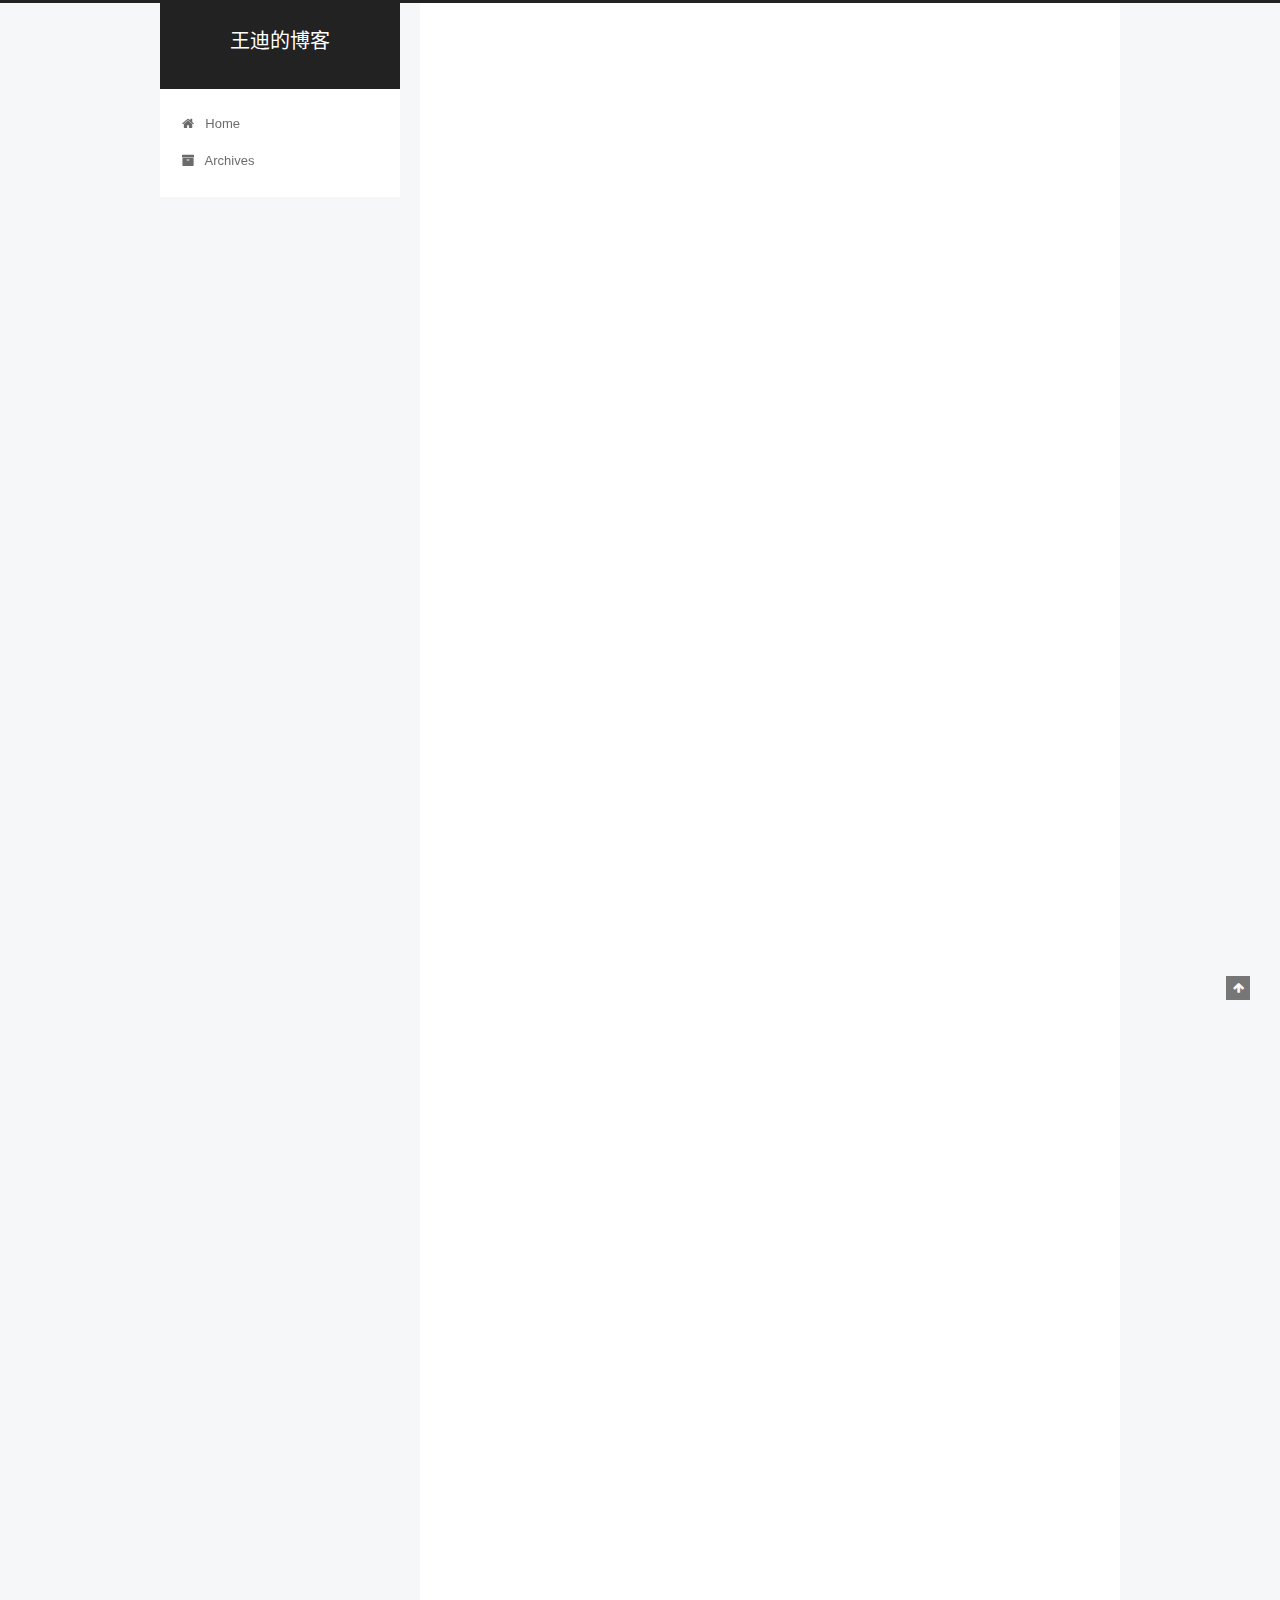
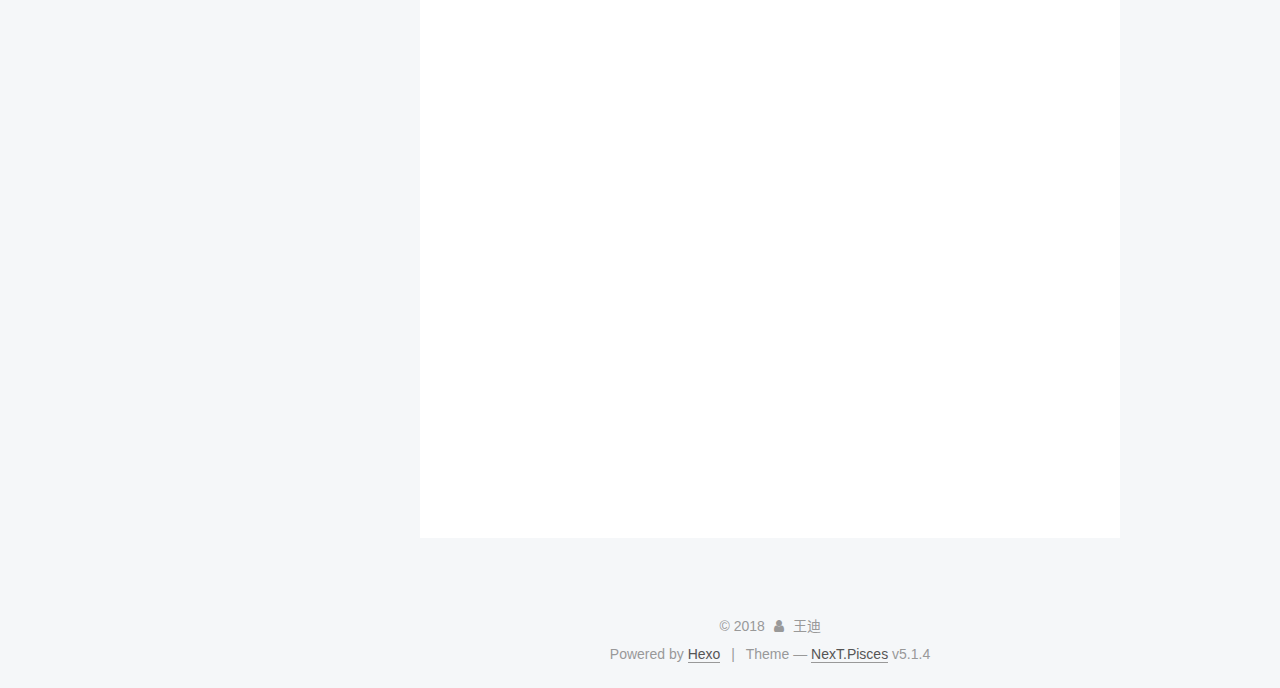
==== commit 6344e36f: "Site updated: 2018-10-16 17:28:24" ====
--- a/index.html
+++ b/index.html
@@ -5,7 +5,7 @@
   
 
 
-<html class="theme-next pisces use-motion" lang="">
+<html class="theme-next pisces use-motion" lang="zh-CN">
 <head>
   <meta charset="UTF-8"/>
 <meta http-equiv="X-UA-Compatible" content="IE=edge" />
@@ -80,12 +80,12 @@
 
 
 <meta property="og:type" content="website">
-<meta property="og:title" content="Hexo">
+<meta property="og:title" content="王迪的博客">
 <meta property="og:url" content="http://yoursite.com/index.html">
-<meta property="og:site_name" content="Hexo">
-<meta property="og:locale" content="default">
+<meta property="og:site_name" content="王迪的博客">
+<meta property="og:locale" content="zh-CN">
 <meta name="twitter:card" content="summary">
-<meta name="twitter:title" content="Hexo">
+<meta name="twitter:title" content="王迪的博客">
 
 
 
@@ -121,7 +121,7 @@
 
 
 
-  <title>Hexo</title>
+  <title>王迪的博客</title>
   
 
 
@@ -133,7 +133,7 @@
 
 </head>
 
-<body itemscope itemtype="http://schema.org/WebPage" lang="default">
+<body itemscope itemtype="http://schema.org/WebPage" lang="zh-CN">
 
   
   
@@ -152,7 +152,7 @@
     <div class="custom-logo-site-title">
       <a href="/"  class="brand" rel="start">
         <span class="logo-line-before"><i></i></span>
-        <span class="site-title">Hexo</span>
+        <span class="site-title">王迪的博客</span>
         <span class="logo-line-after"><i></i></span>
       </a>
     </div>
@@ -232,13 +232,13 @@
     <link itemprop="mainEntityOfPage" href="http://yoursite.com/2018/10/15/test/">
 
     <span hidden itemprop="author" itemscope itemtype="http://schema.org/Person">
-      <meta itemprop="name" content="John Doe">
+      <meta itemprop="name" content="王迪">
       <meta itemprop="description" content="">
       <meta itemprop="image" content="/images/avatar.gif">
     </span>
 
     <span hidden itemprop="publisher" itemscope itemtype="http://schema.org/Organization">
-      <meta itemprop="name" content="Hexo">
+      <meta itemprop="name" content="王迪的博客">
     </span>
 
     
@@ -360,13 +360,13 @@
     <link itemprop="mainEntityOfPage" href="http://yoursite.com/2018/10/15/hello-world/">
 
     <span hidden itemprop="author" itemscope itemtype="http://schema.org/Person">
-      <meta itemprop="name" content="John Doe">
+      <meta itemprop="name" content="王迪">
       <meta itemprop="description" content="">
       <meta itemprop="image" content="/images/avatar.gif">
     </span>
 
     <span hidden itemprop="publisher" itemscope itemtype="http://schema.org/Organization">
-      <meta itemprop="name" content="Hexo">
+      <meta itemprop="name" content="王迪的博客">
     </span>
 
     
@@ -507,7 +507,7 @@
         <div class="site-overview">
           <div class="site-author motion-element" itemprop="author" itemscope itemtype="http://schema.org/Person">
             
-              <p class="site-author-name" itemprop="name">John Doe</p>
+              <p class="site-author-name" itemprop="name">王迪</p>
               <p class="site-description motion-element" itemprop="description"></p>
           </div>
 
@@ -563,7 +563,7 @@
   <span class="with-love">
     <i class="fa fa-user"></i>
   </span>
-  <span class="author" itemprop="copyrightHolder">John Doe</span>
+  <span class="author" itemprop="copyrightHolder">王迪</span>
 
   
 </div>
--- a/css/main.css
+++ b/css/main.css
@@ -1823,7 +1823,7 @@
   width: 4px;
   height: 4px;
   border-radius: 50%;
-  background: #fff07e;
+  background: #1cb16e;
 }
 .links-of-blogroll {
   font-size: 13px;
